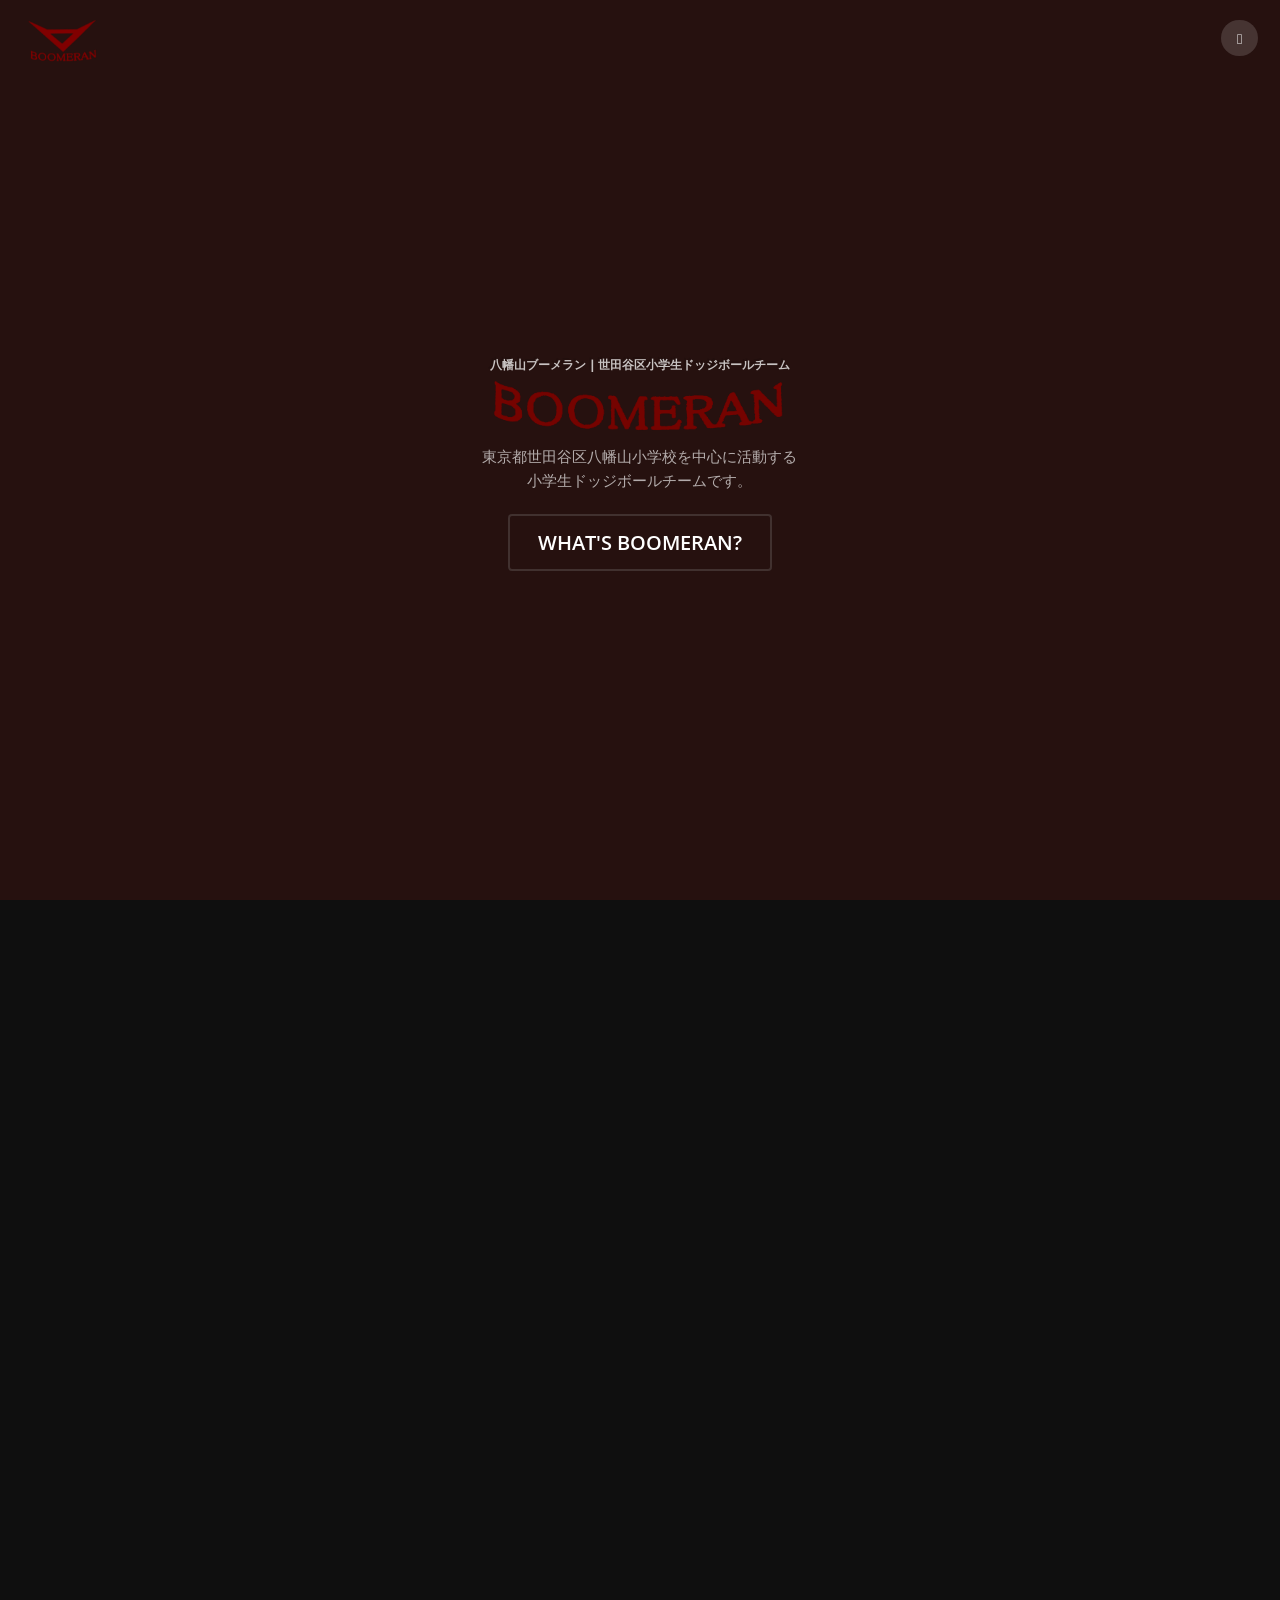
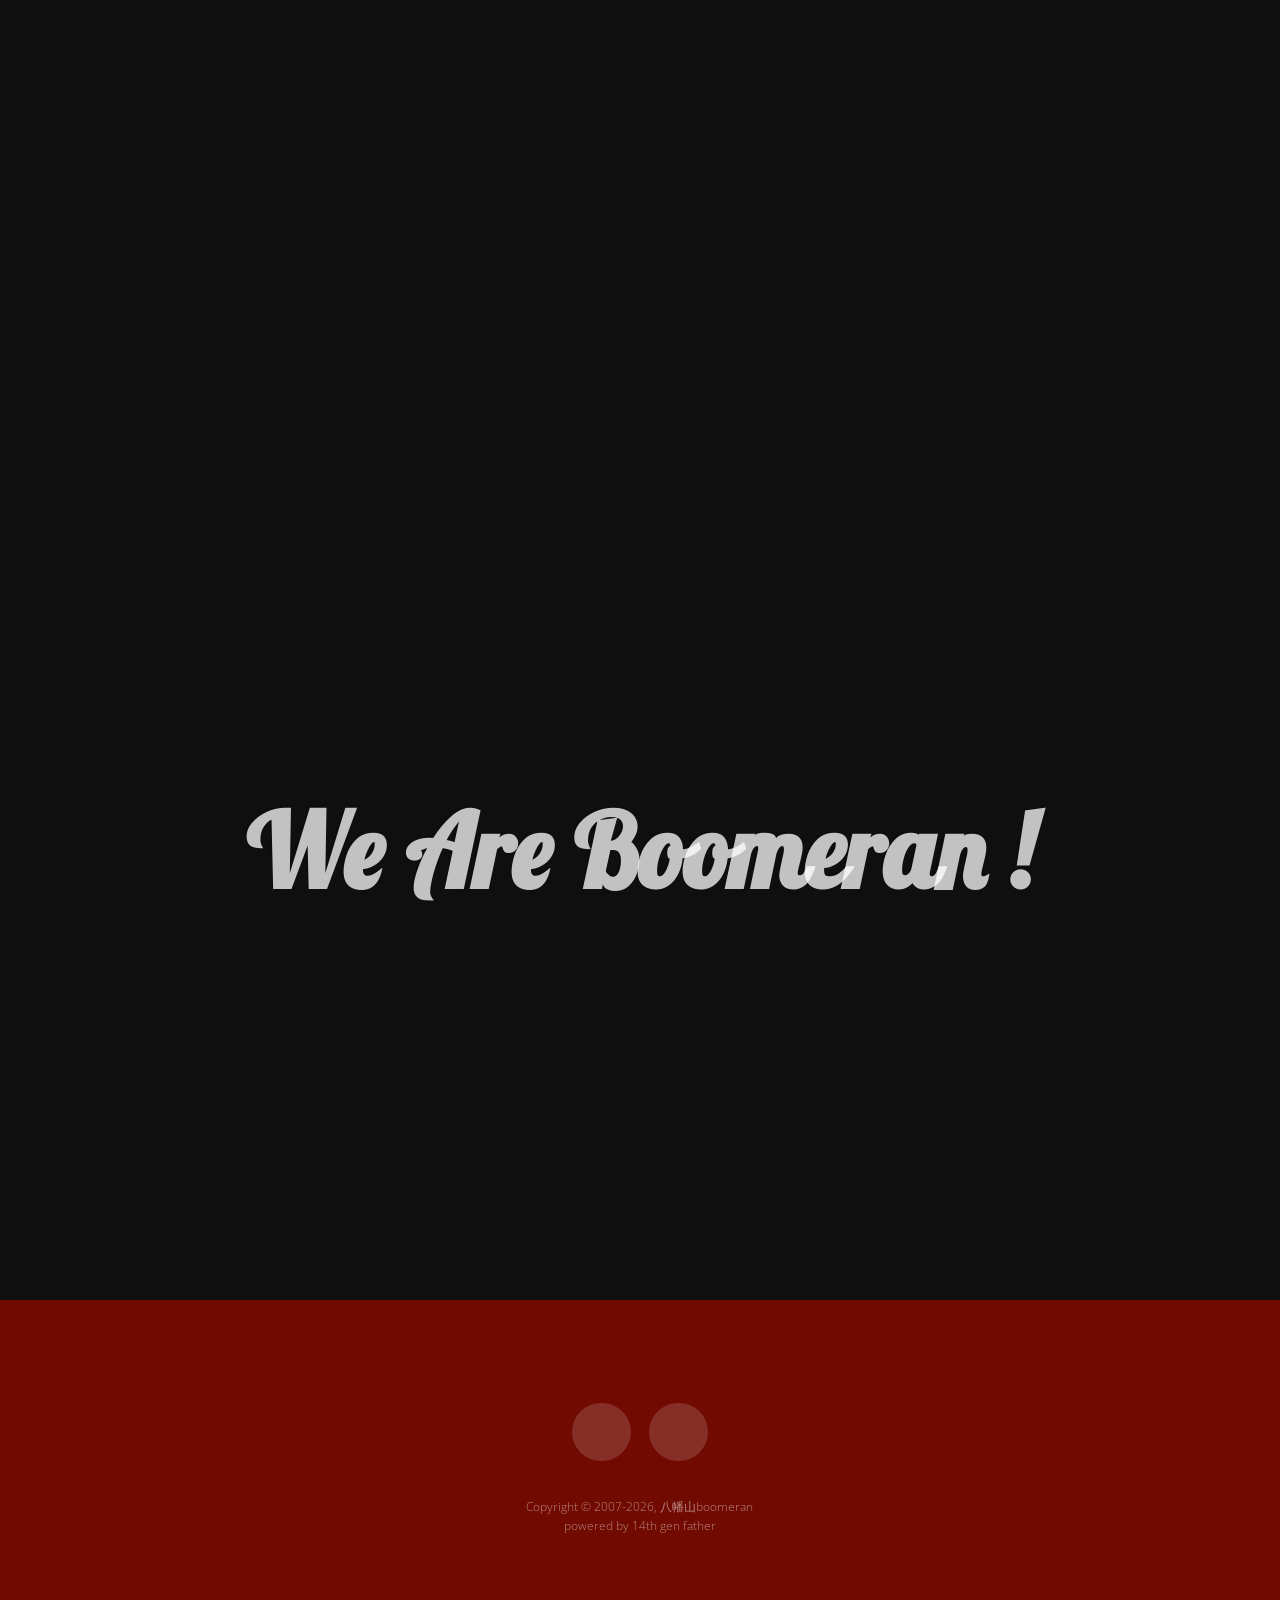
==== index.html @ 25594ddf "ページ高速化 (Tier 3a): CSS @import を <link> へ移行 - main.css の先頭 @import (font-awesome.min.css と Google Fon" ====
<!DOCTYPE HTML>
<html lang="ja">
	<head>
		<title>八幡山ブーメラン | 東京都世田谷区小学生ドッジボールチーム【体験募集中】</title>
		<meta charset="utf-8" />
		<meta name="Robots" content="index, follow">
		<meta name="description" content="【東京都世田谷区】小学生ドッジボールチーム「八幡山ブーメラン」体験募集中！毎週水金18:15-20:00活動。月額3000円で本格的な競技ドッジボールを学べます。杉並区・調布市・三鷹市からも参加OK。男女混合で楽しく上達！">
		<meta name="format-detection" content="telephone=no">

		<meta property="og:type" content="website">
		<meta property="og:site_name" content="八幡山ブーメラン | 世田谷区ドッジボールチーム">
		<meta property="og:title" content="八幡山ブーメラン | 世田谷区ドッジボールチーム">
		<meta property="og:locale" content="ja_JP">
		<meta property="og:url" content="https://boomeran.dodgeball.tokyo/">
		<meta property="og:image" content="https://boomeran.dodgeball.tokyo/images/ogp_img.png">
		<meta property="og:description" content="東京都世田谷区八幡山小学校を中心に活動する小学生ドッジボールチームです。">

		<meta name="twitter:card" content="summary_large_image">
		<meta name="twitter:title" content="八幡山ブーメラン | 世田谷区ドッジボールチーム">
		<meta name="twitter:description" content="東京都世田谷区八幡山小学校を中心に活動する小学生ドッジボールチームです。">
		<meta name="twitter:image" content="https://boomeran.dodgeball.tokyo/images/ogp_img.png">
		<meta name="viewport" content="width=device-width, initial-scale=1" />

		<link rel="preconnect" href="https://fonts.googleapis.com">
		<link rel="preconnect" href="https://fonts.gstatic.com" crossorigin>
		<link rel="stylesheet" href="assets/css/font-awesome.min.css">
		<link rel="stylesheet" href="https://fonts.googleapis.com/css?family=Lobster|Open+Sans:300,400,600,700">
		<link rel="stylesheet" href="assets/css/main.css" />
		<link rel="icon" type="image/png" href="https://boomeran.dodgeball.tokyo/images/ogp_img.png">
		<link rel="canonical" href="https://boomeran.dodgeball.tokyo/">

		<!-- Global site tag (gtag.js) - Google Analytics -->
		<script async src="https://www.googletagmanager.com/gtag/js?id=G-3GDLMVPS2K"></script>
		<script>
		 	
			window.dataLayer = window.dataLayer || [];
		 	function gtag(){dataLayer.push(arguments);}
		 	gtag('js', new Date());

		 	gtag('config', 'G-3GDLMVPS2K');
		  
		</script>

		<!-- 構造化データ (JSON-LD) -->
		<script type="application/ld+json">
		{
		  "@context": "https://schema.org",
		  "@type": ["SportsTeam", "EducationalOrganization"],
		  "name": "八幡山ブーメラン",
		  "alternateName": "ドッジボール教室 八幡山ブーメラン",
		  "sport": "ドッジボール",
		  "description": "東京都世田谷区の小学生向けドッジボールチーム。競技ドッジボールを学べます。",
		  "url": "https://boomeran.dodgeball.tokyo",
		  "foundingDate": "2007",
		  "priceRange": "月額3000円",
		  "audience": {
		    "@type": "Audience",
		    "audienceType": "小学1年生〜6年生"
		  },
		  "location": {
		    "@type": "Place",
		    "name": "八幡山小学校 体育館",
		    "address": {
		      "@type": "PostalAddress",
		      "addressLocality": "世田谷区",
		      "addressRegion": "東京都",
		      "addressCountry": "JP"
		    }
		  },
		  "offers": {
		    "@type": "Offer",
		    "name": "ドッジボールチーム",
		    "price": "3000",
		    "priceCurrency": "JPY",
		    "description": "小学生向け競技ドッジボール指導"
		  },
		  "sameAs": [
		    "https://www.facebook.com/422063267972741/",
		    "https://www.instagram.com/hachimanyama_boomeran/"
		  ]
		}
		</script>
	</head>
	<body>

		<!-- Header -->
			<header id="header">
				<!-- <div class="logo"><a href="index.html">八幡山<span>boomeran</span></a></div> -->
				<div class="logo"><a href="#banner2"><img src="images/logo2.png" width="80" height="52" alt="八幡山ブーメラン"></a></div>
				<a href="#menu"><span>Menu</span></a>
			</header>

		<!-- Nav -->
			<nav id="menu">
				<ul class="links">
					<li><a href="#banner2">Home</a></li>
					<li><a href="#team">チーム紹介</a></li>
					<li><a href="#join">チームメンバー募集中</a></li>
					<li><a href="#event">今後のイベント</a></li>
				</ul>
			</nav>

		<!-- Banner -->
			<section id="banner2" data-video="images/banner">
				<div class="inner">
					<header>
						<h1 style="font-size: 0.8em; margin-bottom: 0.5em;">八幡山ブーメラン | 世田谷区小学生ドッジボールチーム</h1>
						<img src="images/logo3.png" width="309" height="60" alt="八幡山ブーメランロゴ">
						<p>東京都世田谷区八幡山小学校を中心に活動する<br />
						小学生ドッジボールチームです。</p>
					</header>
					<a href="#team" class="button big alt scrolly">What's Boomeran?</a>
				</div>

			</section>
			<section id="team" class="wrapper post bg-img" data-bg="images/team.jpg">
				<div class="inner">
					<article class="box">
						<header>
							<h2>チーム紹介</h2>
							<p>Team introduction</p>
						</header>
						<div class="content" align="left">
							<p>東京都世田谷区八幡山小学校を拠点に活動するドッジボールチームです。地域の子どもたちと、楽しく本気でドッジボールに取り組んでいます。体力・チームワーク・スポーツマンシップを育みながら、初心者から経験者まで安心して参加できる環境を大切にしています。</p>
								<dl>
									<dt>チーム名</dt>
									<dd>
										<p>八幡山ブーメラン</p>
									</dd>
									<dt>創立</dt>
									<dd>
										<p>平成19年（2007年）</p>
									</dd>
									<dt>対象年齢</dt>
									<dd>
										<p>小学1年生〜6年生</p>
									</dd>
									<dt>監督</dt>
									<dd>
										<p>小林洋平</p>
									</dd>
									<dt>コーチ</dt>
									<dd>
										<p>オチくん、アッキー</p>
									</dd>
								</dl>
						</div>
						<footer>
							<!-- <a href="generic.html" class="button alt">Learn More</a> -->
						</footer>
					</article>
				</div>
				<a href="#join" class="more">Learn More</a>
			</section>

			<section id="join" class="wrapper post bg-img" data-bg="images/join.jpg">
				<div class="inner">
					<article class="box">
						<header>
							<h2>チームメンバー募集中</h2>
							<p>Let's do it!</p>
						</header>
						<div class="content" align="left">
							<h3>✨新メンバー大募集中✨</h3>
							<p>東京都世田谷区の<strong>ドッジボールチーム</strong>「八幡山ブーメラン」では、小学生向けの競技ドッジボールを指導。<strong>"楽しく"</strong>をモットーに、子供達の心身の成長と勝利の喜びを大切にしています。</p>
							
							<h4>✳︎男女混合の真剣スポーツ✳︎</h4>
							<p><strong>誰でもヒーローになれるスポーツ</strong>です！学校のみんなよりドッジボールが上手くなりたい子も大歓迎！</p>
							
							<h4>活動内容</h4>
							<p><strong>対象：</strong>小学1年生〜6年生<br>
							<strong>活動日時：</strong>毎週水曜日・金曜日　18:15〜20:00<br>
							<strong>活動場所：</strong>八幡山小学校　体育館<br>
							<strong>部費：</strong>月額￥3,000<br>
							<strong>参加エリア：</strong>世田谷区、杉並区、調布市、三鷹市など</p>
							
							<p><strong>😊体験・見学随時受付中！</strong><br>
							お気軽にFacebook、InstagramのDMでお問い合わせください。</p>
						</div>
						<footer>
							<a href="https://www.c-sqr.net/c/cs34108/Circle_about.html" class="button alt" target="_blank" rel="noopener">もっと詳しく</a>
						</footer>
					</article>
				</div>
				<a href="#event" class="more">Learn More</a>
			</section>

			<section id="event" class="wrapper post bg-img" data-bg="images/event.jpg">
				<div class="inner">
					<article class="box">
						<header>
							<h2>お知らせ</h2>
							<p>information</p>
						</header>
						<div class="content" align="left">
								<h3>✨体験&見学随時受付中✨</h3>
								<p>競技ドッジボールの楽しさを一緒に体験しませんか？</p>
								
								<dl>
									<dt><strong>練習場所</strong></dt>
									<dd>世田谷区立八幡山小学校　体育館</dd>
								</dl>
								<dl>
									<dt><strong>練習日時</strong></dt>
									<dd>毎週水曜日・金曜日　18:15〜20:00<br>
									※時間内に合わせて相談可能です</dd>
								</dl>

								<dl>
									<dt><strong>参加エリア</strong></dt>
									<dd>世田谷区、杉並区、調布市、三鷹市など広域から参加</dd>
								</dl>
								<dl>
									<dt><strong>交流試合のお誘い</strong></dt>
									<dd>地域大会・交流試合、是非お声かけください❗️日本全国遠征します❗️</dd>
								</dl>
						</div>
						<footer>
							<a href="https://www.c-sqr.net/c/cs34108/Circle_displayEvent.html" class="button alt" target="_blank" rel="noopener">もっと詳しく</a>
						</footer>
					</article>
				</div>
				<!-- <a href="#banner" class="more">Learn More</a> -->
			</section>

			<section id="banner" class="bg-img" data-bg="images/all.jpg">
				<div class="inner">
					<header>
						<h2>We Are Boomeran !</h2>
					</header>
				</div>
				<!-- <a href="#one" class="more">Learn More</a> -->
			</section>

		<!-- Footer -->
			<footer id="footer">
				<div class="inner">
<!-- 
					<h2>Contact Me</h2>

					<form action="#" method="post">

						<div class="field half first">
							<label for="name">Name</label>
							<input name="name" id="name" type="text" placeholder="Name">
						</div>
						<div class="field half">
							<label for="email">Email</label>
							<input name="email" id="email" type="email" placeholder="Email">
						</div>
						<div class="field">
							<label for="message">Message</label>
							<textarea name="message" id="message" rows="6" placeholder="Message"></textarea>
						</div>
						<ul class="actions">
							<li><input value="Send Message" class="button alt" type="submit"></li>
						</ul>
					</form>
 -->
					<ul class="icons">
						<!-- <li><a href="#" class="icon round fa-twitter"><span class="label">Twitter</span></a></li> -->
						<li><a href="https://www.facebook.com/422063267972741/" class="icon round fa-facebook" target="_blank" rel="noopener"><span class="label">Facebook</span></a></li>
						<li><a href="https://www.instagram.com/hachimanyama_boomeran/" class="icon round fa-instagram" target="_blank" rel="noopener"><span class="label">Instagram</span></a></li>
					</ul>

					<div class="copyright">
						Copyright &copy; 2007<script>new Date().getFullYear()>2010&&document.write("-"+new Date().getFullYear());</script>, 八幡山boomeran<br>powered by 14th gen father<br>
					</div>

				</div>
			</footer>

		<!-- Scripts -->
			<script defer src="assets/js/jquery.min.js"></script>
			<script defer src="assets/js/jquery.scrolly.min.js"></script>
			<script defer src="assets/js/jquery.scrollex.min.js"></script>
			<script defer src="assets/js/skel.min.js"></script>
			<script defer src="assets/js/util.js"></script>
			<script defer src="assets/js/main.js"></script>

	</body>
</html>
---- assets/css/main.css ----
@charset "UTF-8";

/*
	Road Trip by TEMPLATED
	templated.co @templatedco
	Released for free under the Creative Commons Attribution 3.0 license (templated.co/license)
*/

/* Reset */

	html, body, div, span, applet, object, iframe, h1, h2, h3, h4, h5, h6, p, blockquote, pre, a, abbr, acronym, address, big, cite, code, del, dfn, em, img, ins, kbd, q, s, samp, small, strike, strong, sub, sup, tt, var, b, u, i, center, dl, dt, dd, ol, ul, li, fieldset, form, label, legend, table, caption, tbody, tfoot, thead, tr, th, td, article, aside, canvas, details, embed, figure, figcaption, footer, header, hgroup, menu, nav, output, ruby, section, summary, time, mark, audio, video {
		margin: 0;
		padding: 0;
		border: 0;
		font-size: 100%;
		font: inherit;
		vertical-align: baseline;
	}

	article, aside, details, figcaption, figure, footer, header, hgroup, menu, nav, section {
		display: block;
	}

	body {
		line-height: 1;
	}

	ol, ul {
		list-style: none;
	}

	blockquote, q {
		quotes: none;
	}

	blockquote:before, blockquote:after, q:before, q:after {
		content: '';
		content: none;
	}

	table {
		border-collapse: collapse;
		border-spacing: 0;
	}

	body {
		-webkit-text-size-adjust: none;
	}

/* Box Model */

	*, *:before, *:after {
		-moz-box-sizing: border-box;
		-webkit-box-sizing: border-box;
		box-sizing: border-box;
	}

/* Containers */

	.container {
		margin-left: auto;
		margin-right: auto;
	}

	.container.\31 25\25 {
		width: 100%;
		max-width: 100em;
		min-width: 80em;
	}

	.container.\37 5\25 {
		width: 60em;
	}

	.container.\35 0\25 {
		width: 40em;
	}

	.container.\32 5\25 {
		width: 20em;
	}

	.container {
		width: 80em;
	}

	@media screen and (max-width: 1680px) {

		.container.\31 25\25 {
			width: 100%;
			max-width: 100em;
			min-width: 80em;
		}

		.container.\37 5\25 {
			width: 60em;
		}

		.container.\35 0\25 {
			width: 40em;
		}

		.container.\32 5\25 {
			width: 20em;
		}

		.container {
			width: 80em;
		}

	}

	@media screen and (max-width: 1280px) {

		.container.\31 25\25 {
			width: 100%;
			max-width: 81.25em;
			min-width: 65em;
		}

		.container.\37 5\25 {
			width: 48.75em;
		}

		.container.\35 0\25 {
			width: 32.5em;
		}

		.container.\32 5\25 {
			width: 16.25em;
		}

		.container {
			width: 65em;
		}

	}

	@media screen and (max-width: 980px) {

		.container.\31 25\25 {
			width: 100%;
			max-width: 112.5%;
			min-width: 90%;
		}

		.container.\37 5\25 {
			width: 67.5%;
		}

		.container.\35 0\25 {
			width: 45%;
		}

		.container.\32 5\25 {
			width: 22.5%;
		}

		.container {
			width: 90%;
		}

	}

	@media screen and (max-width: 736px) {

		.container.\31 25\25 {
			width: 100%;
			max-width: 112.5%;
			min-width: 90%;
		}

		.container.\37 5\25 {
			width: 67.5%;
		}

		.container.\35 0\25 {
			width: 45%;
		}

		.container.\32 5\25 {
			width: 22.5%;
		}

		.container {
			width: 90% !important;
		}

	}

	@media screen and (max-width: 480px) {

		.container.\31 25\25 {
			width: 100%;
			max-width: 112.5%;
			min-width: 90%;
		}

		.container.\37 5\25 {
			width: 67.5%;
		}

		.container.\35 0\25 {
			width: 45%;
		}

		.container.\32 5\25 {
			width: 22.5%;
		}

		.container {
			width: 90% !important;
		}

	}

/* Grid */

	.row {
		border-bottom: solid 1px transparent;
		-moz-box-sizing: border-box;
		-webkit-box-sizing: border-box;
		box-sizing: border-box;
	}

	.row > * {
		float: left;
		-moz-box-sizing: border-box;
		-webkit-box-sizing: border-box;
		box-sizing: border-box;
	}

	.row:after, .row:before {
		content: '';
		display: block;
		clear: both;
		height: 0;
	}

	.row.uniform > * > :first-child {
		margin-top: 0;
	}

	.row.uniform > * > :last-child {
		margin-bottom: 0;
	}

	.row.\30 \25 > * {
		padding: 0 0 0 0em;
	}

	.row.\30 \25 {
		margin: 0 0 -1px 0em;
	}

	.row.uniform.\30 \25 > * {
		padding: 0em 0 0 0em;
	}

	.row.uniform.\30 \25 {
		margin: 0em 0 -1px 0em;
	}

	.row > * {
		padding: 0 0 0 2em;
	}

	.row {
		margin: 0 0 -1px -2em;
	}

	.row.uniform > * {
		padding: 2em 0 0 2em;
	}

	.row.uniform {
		margin: -2em 0 -1px -2em;
	}

	.row.\32 00\25 > * {
		padding: 0 0 0 4em;
	}

	.row.\32 00\25 {
		margin: 0 0 -1px -4em;
	}

	.row.uniform.\32 00\25 > * {
		padding: 4em 0 0 4em;
	}

	.row.uniform.\32 00\25 {
		margin: -4em 0 -1px -4em;
	}

	.row.\31 50\25 > * {
		padding: 0 0 0 3em;
	}

	.row.\31 50\25 {
		margin: 0 0 -1px -3em;
	}

	.row.uniform.\31 50\25 > * {
		padding: 3em 0 0 3em;
	}

	.row.uniform.\31 50\25 {
		margin: -3em 0 -1px -3em;
	}

	.row.\35 0\25 > * {
		padding: 0 0 0 1em;
	}

	.row.\35 0\25 {
		margin: 0 0 -1px -1em;
	}

	.row.uniform.\35 0\25 > * {
		padding: 1em 0 0 1em;
	}

	.row.uniform.\35 0\25 {
		margin: -1em 0 -1px -1em;
	}

	.row.\32 5\25 > * {
		padding: 0 0 0 0.5em;
	}

	.row.\32 5\25 {
		margin: 0 0 -1px -0.5em;
	}

	.row.uniform.\32 5\25 > * {
		padding: 0.5em 0 0 0.5em;
	}

	.row.uniform.\32 5\25 {
		margin: -0.5em 0 -1px -0.5em;
	}

	.\31 2u, .\31 2u\24 {
		width: 100%;
		clear: none;
		margin-left: 0;
	}

	.\31 1u, .\31 1u\24 {
		width: 91.6666666667%;
		clear: none;
		margin-left: 0;
	}

	.\31 0u, .\31 0u\24 {
		width: 83.3333333333%;
		clear: none;
		margin-left: 0;
	}

	.\39 u, .\39 u\24 {
		width: 75%;
		clear: none;
		margin-left: 0;
	}

	.\38 u, .\38 u\24 {
		width: 66.6666666667%;
		clear: none;
		margin-left: 0;
	}

	.\37 u, .\37 u\24 {
		width: 58.3333333333%;
		clear: none;
		margin-left: 0;
	}

	.\36 u, .\36 u\24 {
		width: 50%;
		clear: none;
		margin-left: 0;
	}

	.\35 u, .\35 u\24 {
		width: 41.6666666667%;
		clear: none;
		margin-left: 0;
	}

	.\34 u, .\34 u\24 {
		width: 33.3333333333%;
		clear: none;
		margin-left: 0;
	}

	.\33 u, .\33 u\24 {
		width: 25%;
		clear: none;
		margin-left: 0;
	}

	.\32 u, .\32 u\24 {
		width: 16.6666666667%;
		clear: none;
		margin-left: 0;
	}

	.\31 u, .\31 u\24 {
		width: 8.3333333333%;
		clear: none;
		margin-left: 0;
	}

	.\31 2u\24 + *,
	.\31 1u\24 + *,
	.\31 0u\24 + *,
	.\39 u\24 + *,
	.\38 u\24 + *,
	.\37 u\24 + *,
	.\36 u\24 + *,
	.\35 u\24 + *,
	.\34 u\24 + *,
	.\33 u\24 + *,
	.\32 u\24 + *,
	.\31 u\24 + * {
		clear: left;
	}

	.\-11u {
		margin-left: 91.66667%;
	}

	.\-10u {
		margin-left: 83.33333%;
	}

	.\-9u {
		margin-left: 75%;
	}

	.\-8u {
		margin-left: 66.66667%;
	}

	.\-7u {
		margin-left: 58.33333%;
	}

	.\-6u {
		margin-left: 50%;
	}

	.\-5u {
		margin-left: 41.66667%;
	}

	.\-4u {
		margin-left: 33.33333%;
	}

	.\-3u {
		margin-left: 25%;
	}

	.\-2u {
		margin-left: 16.66667%;
	}

	.\-1u {
		margin-left: 8.33333%;
	}

	@media screen and (max-width: 1680px) {

		.row > * {
			padding: 0 0 0 2em;
		}

		.row {
			margin: 0 0 -1px -2em;
		}

		.row.uniform > * {
			padding: 2em 0 0 2em;
		}

		.row.uniform {
			margin: -2em 0 -1px -2em;
		}

		.row.\32 00\25 > * {
			padding: 0 0 0 4em;
		}

		.row.\32 00\25 {
			margin: 0 0 -1px -4em;
		}

		.row.uniform.\32 00\25 > * {
			padding: 4em 0 0 4em;
		}

		.row.uniform.\32 00\25 {
			margin: -4em 0 -1px -4em;
		}

		.row.\31 50\25 > * {
			padding: 0 0 0 3em;
		}

		.row.\31 50\25 {
			margin: 0 0 -1px -3em;
		}

		.row.uniform.\31 50\25 > * {
			padding: 3em 0 0 3em;
		}

		.row.uniform.\31 50\25 {
			margin: -3em 0 -1px -3em;
		}

		.row.\35 0\25 > * {
			padding: 0 0 0 1em;
		}

		.row.\35 0\25 {
			margin: 0 0 -1px -1em;
		}

		.row.uniform.\35 0\25 > * {
			padding: 1em 0 0 1em;
		}

		.row.uniform.\35 0\25 {
			margin: -1em 0 -1px -1em;
		}

		.row.\32 5\25 > * {
			padding: 0 0 0 0.5em;
		}

		.row.\32 5\25 {
			margin: 0 0 -1px -0.5em;
		}

		.row.uniform.\32 5\25 > * {
			padding: 0.5em 0 0 0.5em;
		}

		.row.uniform.\32 5\25 {
			margin: -0.5em 0 -1px -0.5em;
		}

		.\31 2u\28xlarge\29, .\31 2u\24\28xlarge\29 {
			width: 100%;
			clear: none;
			margin-left: 0;
		}

		.\31 1u\28xlarge\29, .\31 1u\24\28xlarge\29 {
			width: 91.6666666667%;
			clear: none;
			margin-left: 0;
		}

		.\31 0u\28xlarge\29, .\31 0u\24\28xlarge\29 {
			width: 83.3333333333%;
			clear: none;
			margin-left: 0;
		}

		.\39 u\28xlarge\29, .\39 u\24\28xlarge\29 {
			width: 75%;
			clear: none;
			margin-left: 0;
		}

		.\38 u\28xlarge\29, .\38 u\24\28xlarge\29 {
			width: 66.6666666667%;
			clear: none;
			margin-left: 0;
		}

		.\37 u\28xlarge\29, .\37 u\24\28xlarge\29 {
			width: 58.3333333333%;
			clear: none;
			margin-left: 0;
		}

		.\36 u\28xlarge\29, .\36 u\24\28xlarge\29 {
			width: 50%;
			clear: none;
			margin-left: 0;
		}

		.\35 u\28xlarge\29, .\35 u\24\28xlarge\29 {
			width: 41.6666666667%;
			clear: none;
			margin-left: 0;
		}

		.\34 u\28xlarge\29, .\34 u\24\28xlarge\29 {
			width: 33.3333333333%;
			clear: none;
			margin-left: 0;
		}

		.\33 u\28xlarge\29, .\33 u\24\28xlarge\29 {
			width: 25%;
			clear: none;
			margin-left: 0;
		}

		.\32 u\28xlarge\29, .\32 u\24\28xlarge\29 {
			width: 16.6666666667%;
			clear: none;
			margin-left: 0;
		}

		.\31 u\28xlarge\29, .\31 u\24\28xlarge\29 {
			width: 8.3333333333%;
			clear: none;
			margin-left: 0;
		}

		.\31 2u\24\28xlarge\29 + *,
		.\31 1u\24\28xlarge\29 + *,
		.\31 0u\24\28xlarge\29 + *,
		.\39 u\24\28xlarge\29 + *,
		.\38 u\24\28xlarge\29 + *,
		.\37 u\24\28xlarge\29 + *,
		.\36 u\24\28xlarge\29 + *,
		.\35 u\24\28xlarge\29 + *,
		.\34 u\24\28xlarge\29 + *,
		.\33 u\24\28xlarge\29 + *,
		.\32 u\24\28xlarge\29 + *,
		.\31 u\24\28xlarge\29 + * {
			clear: left;
		}

		.\-11u\28xlarge\29 {
			margin-left: 91.66667%;
		}

		.\-10u\28xlarge\29 {
			margin-left: 83.33333%;
		}

		.\-9u\28xlarge\29 {
			margin-left: 75%;
		}

		.\-8u\28xlarge\29 {
			margin-left: 66.66667%;
		}

		.\-7u\28xlarge\29 {
			margin-left: 58.33333%;
		}

		.\-6u\28xlarge\29 {
			margin-left: 50%;
		}

		.\-5u\28xlarge\29 {
			margin-left: 41.66667%;
		}

		.\-4u\28xlarge\29 {
			margin-left: 33.33333%;
		}

		.\-3u\28xlarge\29 {
			margin-left: 25%;
		}

		.\-2u\28xlarge\29 {
			margin-left: 16.66667%;
		}

		.\-1u\28xlarge\29 {
			margin-left: 8.33333%;
		}

	}

	@media screen and (max-width: 1280px) {

		.row > * {
			padding: 0 0 0 1.5em;
		}

		.row {
			margin: 0 0 -1px -1.5em;
		}

		.row.uniform > * {
			padding: 1.5em 0 0 1.5em;
		}

		.row.uniform {
			margin: -1.5em 0 -1px -1.5em;
		}

		.row.\32 00\25 > * {
			padding: 0 0 0 3em;
		}

		.row.\32 00\25 {
			margin: 0 0 -1px -3em;
		}

		.row.uniform.\32 00\25 > * {
			padding: 3em 0 0 3em;
		}

		.row.uniform.\32 00\25 {
			margin: -3em 0 -1px -3em;
		}

		.row.\31 50\25 > * {
			padding: 0 0 0 2.25em;
		}

		.row.\31 50\25 {
			margin: 0 0 -1px -2.25em;
		}

		.row.uniform.\31 50\25 > * {
			padding: 2.25em 0 0 2.25em;
		}

		.row.uniform.\31 50\25 {
			margin: -2.25em 0 -1px -2.25em;
		}

		.row.\35 0\25 > * {
			padding: 0 0 0 0.75em;
		}

		.row.\35 0\25 {
			margin: 0 0 -1px -0.75em;
		}

		.row.uniform.\35 0\25 > * {
			padding: 0.75em 0 0 0.75em;
		}

		.row.uniform.\35 0\25 {
			margin: -0.75em 0 -1px -0.75em;
		}

		.row.\32 5\25 > * {
			padding: 0 0 0 0.375em;
		}

		.row.\32 5\25 {
			margin: 0 0 -1px -0.375em;
		}

		.row.uniform.\32 5\25 > * {
			padding: 0.375em 0 0 0.375em;
		}

		.row.uniform.\32 5\25 {
			margin: -0.375em 0 -1px -0.375em;
		}

		.\31 2u\28large\29, .\31 2u\24\28large\29 {
			width: 100%;
			clear: none;
			margin-left: 0;
		}

		.\31 1u\28large\29, .\31 1u\24\28large\29 {
			width: 91.6666666667%;
			clear: none;
			margin-left: 0;
		}

		.\31 0u\28large\29, .\31 0u\24\28large\29 {
			width: 83.3333333333%;
			clear: none;
			margin-left: 0;
		}

		.\39 u\28large\29, .\39 u\24\28large\29 {
			width: 75%;
			clear: none;
			margin-left: 0;
		}

		.\38 u\28large\29, .\38 u\24\28large\29 {
			width: 66.6666666667%;
			clear: none;
			margin-left: 0;
		}

		.\37 u\28large\29, .\37 u\24\28large\29 {
			width: 58.3333333333%;
			clear: none;
			margin-left: 0;
		}

		.\36 u\28large\29, .\36 u\24\28large\29 {
			width: 50%;
			clear: none;
			margin-left: 0;
		}

		.\35 u\28large\29, .\35 u\24\28large\29 {
			width: 41.6666666667%;
			clear: none;
			margin-left: 0;
		}

		.\34 u\28large\29, .\34 u\24\28large\29 {
			width: 33.3333333333%;
			clear: none;
			margin-left: 0;
		}

		.\33 u\28large\29, .\33 u\24\28large\29 {
			width: 25%;
			clear: none;
			margin-left: 0;
		}

		.\32 u\28large\29, .\32 u\24\28large\29 {
			width: 16.6666666667%;
			clear: none;
			margin-left: 0;
		}

		.\31 u\28large\29, .\31 u\24\28large\29 {
			width: 8.3333333333%;
			clear: none;
			margin-left: 0;
		}

		.\31 2u\24\28large\29 + *,
		.\31 1u\24\28large\29 + *,
		.\31 0u\24\28large\29 + *,
		.\39 u\24\28large\29 + *,
		.\38 u\24\28large\29 + *,
		.\37 u\24\28large\29 + *,
		.\36 u\24\28large\29 + *,
		.\35 u\24\28large\29 + *,
		.\34 u\24\28large\29 + *,
		.\33 u\24\28large\29 + *,
		.\32 u\24\28large\29 + *,
		.\31 u\24\28large\29 + * {
			clear: left;
		}

		.\-11u\28large\29 {
			margin-left: 91.66667%;
		}

		.\-10u\28large\29 {
			margin-left: 83.33333%;
		}

		.\-9u\28large\29 {
			margin-left: 75%;
		}

		.\-8u\28large\29 {
			margin-left: 66.66667%;
		}

		.\-7u\28large\29 {
			margin-left: 58.33333%;
		}

		.\-6u\28large\29 {
			margin-left: 50%;
		}

		.\-5u\28large\29 {
			margin-left: 41.66667%;
		}

		.\-4u\28large\29 {
			margin-left: 33.33333%;
		}

		.\-3u\28large\29 {
			margin-left: 25%;
		}

		.\-2u\28large\29 {
			margin-left: 16.66667%;
		}

		.\-1u\28large\29 {
			margin-left: 8.33333%;
		}

	}

	@media screen and (max-width: 980px) {

		.row > * {
			padding: 0 0 0 1.5em;
		}

		.row {
			margin: 0 0 -1px -1.5em;
		}

		.row.uniform > * {
			padding: 1.5em 0 0 1.5em;
		}

		.row.uniform {
			margin: -1.5em 0 -1px -1.5em;
		}

		.row.\32 00\25 > * {
			padding: 0 0 0 3em;
		}

		.row.\32 00\25 {
			margin: 0 0 -1px -3em;
		}

		.row.uniform.\32 00\25 > * {
			padding: 3em 0 0 3em;
		}

		.row.uniform.\32 00\25 {
			margin: -3em 0 -1px -3em;
		}

		.row.\31 50\25 > * {
			padding: 0 0 0 2.25em;
		}

		.row.\31 50\25 {
			margin: 0 0 -1px -2.25em;
		}

		.row.uniform.\31 50\25 > * {
			padding: 2.25em 0 0 2.25em;
		}

		.row.uniform.\31 50\25 {
			margin: -2.25em 0 -1px -2.25em;
		}

		.row.\35 0\25 > * {
			padding: 0 0 0 0.75em;
		}

		.row.\35 0\25 {
			margin: 0 0 -1px -0.75em;
		}

		.row.uniform.\35 0\25 > * {
			padding: 0.75em 0 0 0.75em;
		}

		.row.uniform.\35 0\25 {
			margin: -0.75em 0 -1px -0.75em;
		}

		.row.\32 5\25 > * {
			padding: 0 0 0 0.375em;
		}

		.row.\32 5\25 {
			margin: 0 0 -1px -0.375em;
		}

		.row.uniform.\32 5\25 > * {
			padding: 0.375em 0 0 0.375em;
		}

		.row.uniform.\32 5\25 {
			margin: -0.375em 0 -1px -0.375em;
		}

		.\31 2u\28medium\29, .\31 2u\24\28medium\29 {
			width: 100%;
			clear: none;
			margin-left: 0;
		}

		.\31 1u\28medium\29, .\31 1u\24\28medium\29 {
			width: 91.6666666667%;
			clear: none;
			margin-left: 0;
		}

		.\31 0u\28medium\29, .\31 0u\24\28medium\29 {
			width: 83.3333333333%;
			clear: none;
			margin-left: 0;
		}

		.\39 u\28medium\29, .\39 u\24\28medium\29 {
			width: 75%;
			clear: none;
			margin-left: 0;
		}

		.\38 u\28medium\29, .\38 u\24\28medium\29 {
			width: 66.6666666667%;
			clear: none;
			margin-left: 0;
		}

		.\37 u\28medium\29, .\37 u\24\28medium\29 {
			width: 58.3333333333%;
			clear: none;
			margin-left: 0;
		}

		.\36 u\28medium\29, .\36 u\24\28medium\29 {
			width: 50%;
			clear: none;
			margin-left: 0;
		}

		.\35 u\28medium\29, .\35 u\24\28medium\29 {
			width: 41.6666666667%;
			clear: none;
			margin-left: 0;
		}

		.\34 u\28medium\29, .\34 u\24\28medium\29 {
			width: 33.3333333333%;
			clear: none;
			margin-left: 0;
		}

		.\33 u\28medium\29, .\33 u\24\28medium\29 {
			width: 25%;
			clear: none;
			margin-left: 0;
		}

		.\32 u\28medium\29, .\32 u\24\28medium\29 {
			width: 16.6666666667%;
			clear: none;
			margin-left: 0;
		}

		.\31 u\28medium\29, .\31 u\24\28medium\29 {
			width: 8.3333333333%;
			clear: none;
			margin-left: 0;
		}

		.\31 2u\24\28medium\29 + *,
		.\31 1u\24\28medium\29 + *,
		.\31 0u\24\28medium\29 + *,
		.\39 u\24\28medium\29 + *,
		.\38 u\24\28medium\29 + *,
		.\37 u\24\28medium\29 + *,
		.\36 u\24\28medium\29 + *,
		.\35 u\24\28medium\29 + *,
		.\34 u\24\28medium\29 + *,
		.\33 u\24\28medium\29 + *,
		.\32 u\24\28medium\29 + *,
		.\31 u\24\28medium\29 + * {
			clear: left;
		}

		.\-11u\28medium\29 {
			margin-left: 91.66667%;
		}

		.\-10u\28medium\29 {
			margin-left: 83.33333%;
		}

		.\-9u\28medium\29 {
			margin-left: 75%;
		}

		.\-8u\28medium\29 {
			margin-left: 66.66667%;
		}

		.\-7u\28medium\29 {
			margin-left: 58.33333%;
		}

		.\-6u\28medium\29 {
			margin-left: 50%;
		}

		.\-5u\28medium\29 {
			margin-left: 41.66667%;
		}

		.\-4u\28medium\29 {
			margin-left: 33.33333%;
		}

		.\-3u\28medium\29 {
			margin-left: 25%;
		}

		.\-2u\28medium\29 {
			margin-left: 16.66667%;
		}

		.\-1u\28medium\29 {
			margin-left: 8.33333%;
		}

	}

	@media screen and (max-width: 736px) {

		.row > * {
			padding: 0 0 0 1.25em;
		}

		.row {
			margin: 0 0 -1px -1.25em;
		}

		.row.uniform > * {
			padding: 1.25em 0 0 1.25em;
		}

		.row.uniform {
			margin: -1.25em 0 -1px -1.25em;
		}

		.row.\32 00\25 > * {
			padding: 0 0 0 2.5em;
		}

		.row.\32 00\25 {
			margin: 0 0 -1px -2.5em;
		}

		.row.uniform.\32 00\25 > * {
			padding: 2.5em 0 0 2.5em;
		}

		.row.uniform.\32 00\25 {
			margin: -2.5em 0 -1px -2.5em;
		}

		.row.\31 50\25 > * {
			padding: 0 0 0 1.875em;
		}

		.row.\31 50\25 {
			margin: 0 0 -1px -1.875em;
		}

		.row.uniform.\31 50\25 > * {
			padding: 1.875em 0 0 1.875em;
		}

		.row.uniform.\31 50\25 {
			margin: -1.875em 0 -1px -1.875em;
		}

		.row.\35 0\25 > * {
			padding: 0 0 0 0.625em;
		}

		.row.\35 0\25 {
			margin: 0 0 -1px -0.625em;
		}

		.row.uniform.\35 0\25 > * {
			padding: 0.625em 0 0 0.625em;
		}

		.row.uniform.\35 0\25 {
			margin: -0.625em 0 -1px -0.625em;
		}

		.row.\32 5\25 > * {
			padding: 0 0 0 0.3125em;
		}

		.row.\32 5\25 {
			margin: 0 0 -1px -0.3125em;
		}

		.row.uniform.\32 5\25 > * {
			padding: 0.3125em 0 0 0.3125em;
		}

		.row.uniform.\32 5\25 {
			margin: -0.3125em 0 -1px -0.3125em;
		}

		.\31 2u\28small\29, .\31 2u\24\28small\29 {
			width: 100%;
			clear: none;
			margin-left: 0;
		}

		.\31 1u\28small\29, .\31 1u\24\28small\29 {
			width: 91.6666666667%;
			clear: none;
			margin-left: 0;
		}

		.\31 0u\28small\29, .\31 0u\24\28small\29 {
			width: 83.3333333333%;
			clear: none;
			margin-left: 0;
		}

		.\39 u\28small\29, .\39 u\24\28small\29 {
			width: 75%;
			clear: none;
			margin-left: 0;
		}

		.\38 u\28small\29, .\38 u\24\28small\29 {
			width: 66.6666666667%;
			clear: none;
			margin-left: 0;
		}

		.\37 u\28small\29, .\37 u\24\28small\29 {
			width: 58.3333333333%;
			clear: none;
			margin-left: 0;
		}

		.\36 u\28small\29, .\36 u\24\28small\29 {
			width: 50%;
			clear: none;
			margin-left: 0;
		}

		.\35 u\28small\29, .\35 u\24\28small\29 {
			width: 41.6666666667%;
			clear: none;
			margin-left: 0;
		}

		.\34 u\28small\29, .\34 u\24\28small\29 {
			width: 33.3333333333%;
			clear: none;
			margin-left: 0;
		}

		.\33 u\28small\29, .\33 u\24\28small\29 {
			width: 25%;
			clear: none;
			margin-left: 0;
		}

		.\32 u\28small\29, .\32 u\24\28small\29 {
			width: 16.6666666667%;
			clear: none;
			margin-left: 0;
		}

		.\31 u\28small\29, .\31 u\24\28small\29 {
			width: 8.3333333333%;
			clear: none;
			margin-left: 0;
		}

		.\31 2u\24\28small\29 + *,
		.\31 1u\24\28small\29 + *,
		.\31 0u\24\28small\29 + *,
		.\39 u\24\28small\29 + *,
		.\38 u\24\28small\29 + *,
		.\37 u\24\28small\29 + *,
		.\36 u\24\28small\29 + *,
		.\35 u\24\28small\29 + *,
		.\34 u\24\28small\29 + *,
		.\33 u\24\28small\29 + *,
		.\32 u\24\28small\29 + *,
		.\31 u\24\28small\29 + * {
			clear: left;
		}

		.\-11u\28small\29 {
			margin-left: 91.66667%;
		}

		.\-10u\28small\29 {
			margin-left: 83.33333%;
		}

		.\-9u\28small\29 {
			margin-left: 75%;
		}

		.\-8u\28small\29 {
			margin-left: 66.66667%;
		}

		.\-7u\28small\29 {
			margin-left: 58.33333%;
		}

		.\-6u\28small\29 {
			margin-left: 50%;
		}

		.\-5u\28small\29 {
			margin-left: 41.66667%;
		}

		.\-4u\28small\29 {
			margin-left: 33.33333%;
		}

		.\-3u\28small\29 {
			margin-left: 25%;
		}

		.\-2u\28small\29 {
			margin-left: 16.66667%;
		}

		.\-1u\28small\29 {
			margin-left: 8.33333%;
		}

	}

	@media screen and (max-width: 480px) {

		.row > * {
			padding: 0 0 0 1.25em;
		}

		.row {
			margin: 0 0 -1px -1.25em;
		}

		.row.uniform > * {
			padding: 1.25em 0 0 1.25em;
		}

		.row.uniform {
			margin: -1.25em 0 -1px -1.25em;
		}

		.row.\32 00\25 > * {
			padding: 0 0 0 2.5em;
		}

		.row.\32 00\25 {
			margin: 0 0 -1px -2.5em;
		}

		.row.uniform.\32 00\25 > * {
			padding: 2.5em 0 0 2.5em;
		}

		.row.uniform.\32 00\25 {
			margin: -2.5em 0 -1px -2.5em;
		}

		.row.\31 50\25 > * {
			padding: 0 0 0 1.875em;
		}

		.row.\31 50\25 {
			margin: 0 0 -1px -1.875em;
		}

		.row.uniform.\31 50\25 > * {
			padding: 1.875em 0 0 1.875em;
		}

		.row.uniform.\31 50\25 {
			margin: -1.875em 0 -1px -1.875em;
		}

		.row.\35 0\25 > * {
			padding: 0 0 0 0.625em;
		}

		.row.\35 0\25 {
			margin: 0 0 -1px -0.625em;
		}

		.row.uniform.\35 0\25 > * {
			padding: 0.625em 0 0 0.625em;
		}

		.row.uniform.\35 0\25 {
			margin: -0.625em 0 -1px -0.625em;
		}

		.row.\32 5\25 > * {
			padding: 0 0 0 0.3125em;
		}

		.row.\32 5\25 {
			margin: 0 0 -1px -0.3125em;
		}

		.row.uniform.\32 5\25 > * {
			padding: 0.3125em 0 0 0.3125em;
		}

		.row.uniform.\32 5\25 {
			margin: -0.3125em 0 -1px -0.3125em;
		}

		.\31 2u\28xsmall\29, .\31 2u\24\28xsmall\29 {
			width: 100%;
			clear: none;
			margin-left: 0;
		}

		.\31 1u\28xsmall\29, .\31 1u\24\28xsmall\29 {
			width: 91.6666666667%;
			clear: none;
			margin-left: 0;
		}

		.\31 0u\28xsmall\29, .\31 0u\24\28xsmall\29 {
			width: 83.3333333333%;
			clear: none;
			margin-left: 0;
		}

		.\39 u\28xsmall\29, .\39 u\24\28xsmall\29 {
			width: 75%;
			clear: none;
			margin-left: 0;
		}

		.\38 u\28xsmall\29, .\38 u\24\28xsmall\29 {
			width: 66.6666666667%;
			clear: none;
			margin-left: 0;
		}

		.\37 u\28xsmall\29, .\37 u\24\28xsmall\29 {
			width: 58.3333333333%;
			clear: none;
			margin-left: 0;
		}

		.\36 u\28xsmall\29, .\36 u\24\28xsmall\29 {
			width: 50%;
			clear: none;
			margin-left: 0;
		}

		.\35 u\28xsmall\29, .\35 u\24\28xsmall\29 {
			width: 41.6666666667%;
			clear: none;
			margin-left: 0;
		}

		.\34 u\28xsmall\29, .\34 u\24\28xsmall\29 {
			width: 33.3333333333%;
			clear: none;
			margin-left: 0;
		}

		.\33 u\28xsmall\29, .\33 u\24\28xsmall\29 {
			width: 25%;
			clear: none;
			margin-left: 0;
		}

		.\32 u\28xsmall\29, .\32 u\24\28xsmall\29 {
			width: 16.6666666667%;
			clear: none;
			margin-left: 0;
		}

		.\31 u\28xsmall\29, .\31 u\24\28xsmall\29 {
			width: 8.3333333333%;
			clear: none;
			margin-left: 0;
		}

		.\31 2u\24\28xsmall\29 + *,
		.\31 1u\24\28xsmall\29 + *,
		.\31 0u\24\28xsmall\29 + *,
		.\39 u\24\28xsmall\29 + *,
		.\38 u\24\28xsmall\29 + *,
		.\37 u\24\28xsmall\29 + *,
		.\36 u\24\28xsmall\29 + *,
		.\35 u\24\28xsmall\29 + *,
		.\34 u\24\28xsmall\29 + *,
		.\33 u\24\28xsmall\29 + *,
		.\32 u\24\28xsmall\29 + *,
		.\31 u\24\28xsmall\29 + * {
			clear: left;
		}

		.\-11u\28xsmall\29 {
			margin-left: 91.66667%;
		}

		.\-10u\28xsmall\29 {
			margin-left: 83.33333%;
		}

		.\-9u\28xsmall\29 {
			margin-left: 75%;
		}

		.\-8u\28xsmall\29 {
			margin-left: 66.66667%;
		}

		.\-7u\28xsmall\29 {
			margin-left: 58.33333%;
		}

		.\-6u\28xsmall\29 {
			margin-left: 50%;
		}

		.\-5u\28xsmall\29 {
			margin-left: 41.66667%;
		}

		.\-4u\28xsmall\29 {
			margin-left: 33.33333%;
		}

		.\-3u\28xsmall\29 {
			margin-left: 25%;
		}

		.\-2u\28xsmall\29 {
			margin-left: 16.66667%;
		}

		.\-1u\28xsmall\29 {
			margin-left: 8.33333%;
		}

	}

/* Basic */

	@-ms-viewport {
		width: device-width;
	}

	body {
		-ms-overflow-style: scrollbar;
	}

	@media screen and (max-width: 480px) {

		html, body {
			min-width: 320px;
		}

	}

	body {
		background: #1b1b1b;
	}

		body.is-loading *, body.is-loading *:before, body.is-loading *:after {
			-moz-animation: none !important;
			-webkit-animation: none !important;
			-ms-animation: none !important;
			animation: none !important;
			-moz-transition: none !important;
			-webkit-transition: none !important;
			-ms-transition: none !important;
			transition: none !important;
		}

	.inner {
		width: 60em;
	}

	@media screen and (max-width: 1280px) {

		.inner {
			width: 65em;
		}

	}

	@media screen and (max-width: 980px) {

		.inner {
			width: 80%;
		}

	}

	@media screen and (max-width: 736px) {

		.inner {
			width: 90%;
		}

	}

/* Type */

	body {
		background-color: #1b1b1b;
		color: rgba(255, 255, 255, 0.75);
	}

	body, input, select, textarea {
		font-family: "Open Sans", Arial, Helvetica, sans-serif;
		font-size: 13pt;
		font-weight: 300;
		line-height: 1.65;
	}

		@media screen and (max-width: 1680px) {

			body, input, select, textarea {
				font-size: 11pt;
			}

		}

		@media screen and (max-width: 1280px) {

			body, input, select, textarea {
				font-size: 11pt;
			}

		}

		@media screen and (max-width: 980px) {

			body, input, select, textarea {
				font-size: 12pt;
			}

		}

		@media screen and (max-width: 736px) {

			body, input, select, textarea {
				font-size: 12pt;
			}

		}

		@media screen and (max-width: 480px) {

			body, input, select, textarea {
				font-size: 12pt;
			}

		}

	a {
		text-decoration: underline;
	}

		a:hover {
			text-decoration: none;
		}

	strong, b {
		font-weight: 600;
	}

	em, i {
		font-style: italic;
	}

	p {
		margin: 0 0 2em 0;
	}

	h1, h2, h3, h4, h5, h6 {
		font-weight: 600;
		line-height: 1.5;
		margin: 0 0 1em 0;
		text-transform: uppercase;
	}

		h1 a, h2 a, h3 a, h4 a, h5 a, h6 a {
			color: inherit;
			text-decoration: none;
		}

	h2 {
		font-size: 1.75em;
	}

	h3 {
		font-size: 1.35em;
	}

	h4 {
		font-size: 1.1em;
	}

	h5 {
		font-size: 0.9em;
	}

	h6 {
		font-size: 0.7em;
	}

	sub {
		font-size: 0.8em;
		position: relative;
		top: 0.5em;
	}

	sup {
		font-size: 0.8em;
		position: relative;
		top: -0.5em;
	}

	blockquote {
		border-left: solid 4px;
		font-style: italic;
		margin: 0 0 2em 0;
		padding: 0.5em 0 0.5em 2em;
	}

	code {
		border-radius: 4px;
		border: solid 1px;
		font-family: "Courier New", monospace;
		font-size: 0.9em;
		margin: 0 0.25em;
		padding: 0.25em 0.65em;
	}

	pre {
		-webkit-overflow-scrolling: touch;
		font-family: "Courier New", monospace;
		font-size: 0.9em;
		margin: 0 0 2em 0;
	}

		pre code {
			display: block;
			line-height: 1.75;
			padding: 1em 1.5em;
			overflow-x: auto;
		}

	hr {
		border: 0;
		border-bottom: solid 1px;
		margin: 2em 0;
	}

		hr.major {
			margin: 3em 0;
		}

	.align-left {
		text-align: left;
	}

	.align-center {
		text-align: center;
	}

	.align-right {
		text-align: right;
	}

	input, select, textarea {
		color: #fff;
	}

	a {
		color: #710A01;
	}

	strong, b {
		color: #fff;
	}

	h1, h2, h3, h4, h5, h6 {
		color: #fff;
	}

	blockquote {
		border-left-color: rgba(144, 144, 144, 0.25);
	}

	code {
		background: rgba(144, 144, 144, 0.075);
		border-color: rgba(144, 144, 144, 0.25);
	}

	hr {
		border-bottom-color: rgba(144, 144, 144, 0.25);
	}

/* Box */

	.box {
		background: rgba(0, 0, 0, 0.5);
		border-radius: 4px;
		margin-bottom: 2em;
		overflow: hidden;
		padding: 4em;
	}

		.box > :last-child,
		.box > :last-child > :last-child,
		.box > :last-child > :last-child > :last-child {
			margin-bottom: 0;
		}

		.box header h2 {
			margin: 0 0 .5em 0;
			color: #FFF;
		}

		.box header p {
			color: rgba(255, 255, 255, 0.5);
		}

		.box.alt {
			border: 0;
			border-radius: 0;
			padding: 0;
		}

		@media screen and (max-width: 980px) {

			.box {
				padding: 3em;
			}

		}

		@media screen and (max-width: 736px) {

			.box {
				padding: 2em;
			}

		}

		@media screen and (max-width: 480px) {

			.box {
				padding: 1em;
			}

		}

/* Button */

	input[type="submit"],
	input[type="reset"],
	input[type="button"],
	button,
	.button {
		-moz-appearance: none;
		-webkit-appearance: none;
		-ms-appearance: none;
		appearance: none;
		-moz-transition: background-color 0.2s ease-in-out, color 0.2s ease-in-out;
		-webkit-transition: background-color 0.2s ease-in-out, color 0.2s ease-in-out;
		-ms-transition: background-color 0.2s ease-in-out, color 0.2s ease-in-out;
		transition: background-color 0.2s ease-in-out, color 0.2s ease-in-out;
		border-radius: 4px;
		border: 0;
		cursor: pointer;
		display: inline-block;
		font-weight: 600;
		height: 2.85em;
		line-height: 2.95em;
		padding: 0 1.5em;
		text-align: center;
		text-decoration: none;
		white-space: nowrap;
		text-transform: uppercase;
	}

		input[type="submit"].icon,
		input[type="reset"].icon,
		input[type="button"].icon,
		button.icon,
		.button.icon {
			padding-left: 1.35em;
		}

			input[type="submit"].icon:before,
			input[type="reset"].icon:before,
			input[type="button"].icon:before,
			button.icon:before,
			.button.icon:before {
				margin-right: 0.5em;
			}

		input[type="submit"].fit,
		input[type="reset"].fit,
		input[type="button"].fit,
		button.fit,
		.button.fit {
			display: block;
			margin: 0 0 1em 0;
			width: 100%;
		}

		input[type="submit"].small,
		input[type="reset"].small,
		input[type="button"].small,
		button.small,
		.button.small {
			font-size: 0.8em;
		}

		input[type="submit"].big,
		input[type="reset"].big,
		input[type="button"].big,
		button.big,
		.button.big {
			font-size: 1.35em;
		}

		input[type="submit"].disabled, input[type="submit"]:disabled,
		input[type="reset"].disabled,
		input[type="reset"]:disabled,
		input[type="button"].disabled,
		input[type="button"]:disabled,
		button.disabled,
		button:disabled,
		.button.disabled,
		.button:disabled {
			-moz-pointer-events: none;
			-webkit-pointer-events: none;
			-ms-pointer-events: none;
			pointer-events: none;
			opacity: 0.25;
		}

		@media screen and (max-width: 480px) {

			input[type="submit"],
			input[type="reset"],
			input[type="button"],
			button,
			.button {
				padding: 0;
			}

		}

	input[type="submit"],
	input[type="reset"],
	input[type="button"],
	button,
	.button {
		background-color: #5a5a5a;
		color: #ffffff !important;
	}

		input[type="submit"]:hover,
		input[type="reset"]:hover,
		input[type="button"]:hover,
		button:hover,
		.button:hover {
			background-color: #676767;
		}

		input[type="submit"]:active,
		input[type="reset"]:active,
		input[type="button"]:active,
		button:active,
		.button:active {
			background-color: #4d4d4d;
		}

		input[type="submit"].alt,
		input[type="reset"].alt,
		input[type="button"].alt,
		button.alt,
		.button.alt {
			background-color: transparent;
			box-shadow: inset 0 0 0 2px rgba(144, 144, 144, 0.25);
			color: #fff !important;
		}

			input[type="submit"].alt:hover,
			input[type="reset"].alt:hover,
			input[type="button"].alt:hover,
			button.alt:hover,
			.button.alt:hover {
				background-color: rgba(144, 144, 144, 0.075);
			}

			input[type="submit"].alt:active,
			input[type="reset"].alt:active,
			input[type="button"].alt:active,
			button.alt:active,
			.button.alt:active {
				background-color: rgba(144, 144, 144, 0.2);
			}

			input[type="submit"].alt.icon:before,
			input[type="reset"].alt.icon:before,
			input[type="button"].alt.icon:before,
			button.alt.icon:before,
			.button.alt.icon:before {
				color: rgba(255, 255, 255, 0.5);
			}

		input[type="submit"].special,
		input[type="reset"].special,
		input[type="button"].special,
		button.special,
		.button.special {
			background-color: #710A01;
			color: #ffffff !important;
		}

			input[type="submit"].special:hover,
			input[type="reset"].special:hover,
			input[type="button"].special:hover,
			button.special:hover,
			.button.special:hover {
				background-color: #f75f5f;
			}

			input[type="submit"].special:active,
			input[type="reset"].special:active,
			input[type="button"].special:active,
			button.special:active,
			.button.special:active {
				background-color: #f52f2f;
			}

/* Flex */

	.flex {
		display: -ms-flexbox;
		-ms-flex-pack: justify;
		display: -moz-flex;
		display: -webkit-flex;
		display: -ms-flex;
		display: flex;
		-moz-flex-wrap: wrap;
		-webkit-flex-wrap: wrap;
		-ms-flex-wrap: wrap;
		flex-wrap: wrap;
		-moz-justify-content: space-between;
		-webkit-justify-content: space-between;
		-ms-justify-content: space-between;
		justify-content: space-between;
	}

		.flex.flex-2, .flex.flex-3 {
			-moz-align-items: stretch;
			-webkit-align-items: stretch;
			-ms-align-items: stretch;
			align-items: stretch;
		}

			.flex.flex-2.center, .flex.flex-3.center {
				-moz-align-items: center;
				-webkit-align-items: center;
				-ms-align-items: center;
				align-items: center;
			}

		.flex.flex-2 .col {
			width: 48%;
		}

			.flex.flex-2 .col.col1 {
				width: 30%;
			}

			.flex.flex-2 .col.col2 {
				width: 66%;
			}

			@media screen and (max-width: 736px) {

				.flex.flex-2 .col.col1, .flex.flex-2 .col.col2 {
					width: 100%;
					margin-bottom: 2em;
				}

					.flex.flex-2 .col.col1 .image, .flex.flex-2 .col.col2 .image {
						max-width: 60%;
						margin: 0 auto 2em auto;
					}

			}

		.flex.flex-3 .col {
			width: 28%;
		}

			@media screen and (max-width: 736px) {

				.flex.flex-3 .col {
					width: 100%;
					margin-bottom: 2em;
				}

					.flex.flex-3 .col .image {
						max-width: 60%;
						margin: 0 auto 2em auto;
					}

			}

		.flex.flex-4 .col {
			width: 22%;
		}

		.flex.flex-tabs {
			-moz-flex-wrap: nowrap;
			-webkit-flex-wrap: nowrap;
			-ms-flex-wrap: nowrap;
			flex-wrap: nowrap;
		}

			.flex.flex-tabs ul {
				width: 20%;
			}

			.flex.flex-tabs .tabs {
				width: 77%;
			}

		@media screen and (max-width: 980px) {

			.flex.flex-4 .col {
				width: 48%;
			}

			.flex.flex-tabs ul {
				width: 30%;
			}

			.flex.flex-tabs .tabs {
				width: 67%;
			}

			.flex.flex-tabs .flex-3 .col {
				width: 48%;
			}

		}

		@media screen and (max-width: 736px) {

			.flex.flex-2 .col, .flex.flex-3 .col, .flex.flex-4 .col {
				width: 100%;
				-moz-order: 2;
				-webkit-order: 2;
				-ms-order: 2;
				order: 2;
			}

				.flex.flex-2 .col.first, .flex.flex-3 .col.first, .flex.flex-4 .col.first {
					-moz-order: 1;
					-webkit-order: 1;
					-ms-order: 1;
					order: 1;
				}

			.flex.flex-tabs {
				-moz-flex-wrap: wrap;
				-webkit-flex-wrap: wrap;
				-ms-flex-wrap: wrap;
				flex-wrap: wrap;
			}

				.flex.flex-tabs ul {
					width: 100%;
				}

				.flex.flex-tabs .tabs {
					width: 100%;
				}

				.flex.flex-tabs .flex-3 .col {
					width: 100%;
				}

		}

/* Form */

	form {
		margin: 0 0 2em 0;
	}

		form .field {
			margin-bottom: 1.5em;
		}

			form .field.half {
				display: inline-block;
				width: 48%;
			}

				form .field.half.first {
					margin-right: 3%;
				}

		@media screen and (max-width: 980px) {

			form .field.half {
				display: block;
				width: 100%;
			}

				form .field.half.first {
					margin-right: 0;
				}

		}

	label {
		display: block;
		font-size: 0.9em;
		font-weight: 300;
		margin: 0 0 1em 0;
	}

	input[type="text"],
	input[type="password"],
	input[type="email"],
	select,
	textarea {
		-moz-appearance: none;
		-webkit-appearance: none;
		-ms-appearance: none;
		appearance: none;
		border-radius: 4px;
		border: none;
		border: solid 1px;
		color: inherit;
		display: block;
		outline: 0;
		padding: 0 1em;
		text-decoration: none;
		width: 100%;
	}

		input[type="text"]:invalid,
		input[type="password"]:invalid,
		input[type="email"]:invalid,
		select:invalid,
		textarea:invalid {
			box-shadow: none;
		}

	.select-wrapper {
		text-decoration: none;
		display: block;
		position: relative;
	}

		.select-wrapper:before {
			-moz-osx-font-smoothing: grayscale;
			-webkit-font-smoothing: antialiased;
			font-family: FontAwesome;
			font-style: normal;
			font-weight: normal;
			text-transform: none !important;
		}

		.select-wrapper:before {
			content: '\f078';
			display: block;
			height: 2.75em;
			line-height: 2.75em;
			pointer-events: none;
			position: absolute;
			right: 0;
			text-align: center;
			top: 0;
			width: 2.75em;
		}

		.select-wrapper select::-ms-expand {
			display: none;
		}

	input[type="text"],
	input[type="password"],
	input[type="email"],
	select {
		height: 2.75em;
	}

	textarea {
		padding: 0.75em 1em;
	}

	input[type="checkbox"],
	input[type="radio"] {
		-moz-appearance: none;
		-webkit-appearance: none;
		-ms-appearance: none;
		appearance: none;
		display: block;
		float: left;
		margin-right: -2em;
		opacity: 0;
		width: 1em;
		z-index: -1;
	}

		input[type="checkbox"] + label,
		input[type="radio"] + label {
			text-decoration: none;
			cursor: pointer;
			display: inline-block;
			font-size: 1em;
			font-weight: 300;
			padding-left: 2.4em;
			padding-right: 0.75em;
			position: relative;
		}

			input[type="checkbox"] + label:before,
			input[type="radio"] + label:before {
				-moz-osx-font-smoothing: grayscale;
				-webkit-font-smoothing: antialiased;
				font-family: FontAwesome;
				font-style: normal;
				font-weight: normal;
				text-transform: none !important;
			}

			input[type="checkbox"] + label:before,
			input[type="radio"] + label:before {
				border-radius: 4px;
				border: solid 1px;
				content: '';
				display: inline-block;
				height: 1.65em;
				left: 0;
				line-height: 1.58125em;
				position: absolute;
				text-align: center;
				top: 0;
				width: 1.65em;
			}

		input[type="checkbox"]:checked + label:before,
		input[type="radio"]:checked + label:before {
			content: '\f00c';
		}

	input[type="checkbox"] + label:before {
		border-radius: 4px;
	}

	input[type="radio"] + label:before {
		border-radius: 100%;
	}

	::-webkit-input-placeholder {
		opacity: 1.0;
	}

	:-moz-placeholder {
		opacity: 1.0;
	}

	::-moz-placeholder {
		opacity: 1.0;
	}

	:-ms-input-placeholder {
		opacity: 1.0;
	}

	.formerize-placeholder {
		opacity: 1.0;
	}

	label {
		color: #fff;
	}

	input[type="text"],
	input[type="password"],
	input[type="email"],
	select,
	textarea {
		background: rgba(144, 144, 144, 0.075);
		border-color: rgba(144, 144, 144, 0.25);
	}

		input[type="text"]:focus,
		input[type="password"]:focus,
		input[type="email"]:focus,
		select:focus,
		textarea:focus {
			border-color: #710A01;
			box-shadow: 0 0 0 1px #710A01;
		}

	.select-wrapper:before {
		color: rgba(144, 144, 144, 0.25);
	}

	input[type="checkbox"] + label,
	input[type="radio"] + label {
		color: rgba(255, 255, 255, 0.75);
	}

		input[type="checkbox"] + label:before,
		input[type="radio"] + label:before {
			background: rgba(144, 144, 144, 0.075);
			border-color: rgba(144, 144, 144, 0.25);
		}

	input[type="checkbox"]:checked + label:before,
	input[type="radio"]:checked + label:before {
		background-color: #710A01;
		border-color: #710A01;
		color: #ffffff;
	}

	input[type="checkbox"]:focus + label:before,
	input[type="radio"]:focus + label:before {
		border-color: #710A01;
		box-shadow: 0 0 0 1px #710A01;
	}

	::-webkit-input-placeholder {
		color: rgba(255, 255, 255, 0.5) !important;
	}

	:-moz-placeholder {
		color: rgba(255, 255, 255, 0.5) !important;
	}

	::-moz-placeholder {
		color: rgba(255, 255, 255, 0.5) !important;
	}

	:-ms-input-placeholder {
		color: rgba(255, 255, 255, 0.5) !important;
	}

	.formerize-placeholder {
		color: rgba(255, 255, 255, 0.5) !important;
	}

/* Icon */

	.icon {
		text-decoration: none;
		border-bottom: none;
		position: relative;
	}

		.icon:before {
			-moz-osx-font-smoothing: grayscale;
			-webkit-font-smoothing: antialiased;
			font-family: FontAwesome;
			font-style: normal;
			font-weight: normal;
			text-transform: none !important;
		}

		.icon > .label {
			display: none;
		}

/* Image */

	.image {
		border-radius: 4px;
		border: 0;
		display: inline-block;
		position: relative;
	}

		.image img {
			border-radius: 4px;
			display: block;
		}

		.image.left, .image.right {
			max-width: 40%;
		}

			.image.left img, .image.right img {
				width: 100%;
			}

		.image.left {
			float: left;
			margin: 0 1.5em 1em 0;
			top: 0.25em;
		}

		.image.right {
			float: right;
			margin: 0 0 1em 1.5em;
			top: 0.25em;
		}

		.image.fit {
			display: block;
			margin: 0 0 2em 0;
			width: 100%;
		}

			.image.fit img {
				width: 100%;
			}

		.image.main {
			display: block;
			margin: 0 0 3em 0;
			width: 100%;
		}

			.image.main img {
				width: 100%;
			}

/* List */

	ol {
		list-style: decimal;
		margin: 0 0 2em 0;
		padding-left: 1.25em;
	}

		ol li {
			padding-left: 0.25em;
		}

	ul {
		list-style: disc;
		margin: 0 0 2em 0;
		padding-left: 1em;
	}

		ul li {
			padding-left: 0.5em;
		}

		ul.alt {
			list-style: none;
			padding-left: 0;
		}

			ul.alt li {
				border-top: solid 1px;
				padding: 0.5em 0;
			}

				ul.alt li:first-child {
					border-top: 0;
					padding-top: 0;
				}

		ul.icons {
			cursor: default;
			list-style: none;
			padding-left: 0;
		}

			ul.icons li {
				display: inline-block;
				padding: 0 1em 0 0;
			}

				ul.icons li:last-child {
					padding-right: 0;
				}

				ul.icons li .icon:before {
					font-size: 2em;
				}

		ul.actions {
			cursor: default;
			list-style: none;
			padding-left: 0;
		}

			ul.actions li {
				display: inline-block;
				padding: 0 1em 0 0;
				vertical-align: middle;
			}

				ul.actions li:last-child {
					padding-right: 0;
				}

			ul.actions.small li {
				padding: 0 0.5em 0 0;
			}

			ul.actions.vertical li {
				display: block;
				padding: 1em 0 0 0;
			}

				ul.actions.vertical li:first-child {
					padding-top: 0;
				}

				ul.actions.vertical li > * {
					margin-bottom: 0;
				}

			ul.actions.vertical.small li {
				padding: 0.5em 0 0 0;
			}

				ul.actions.vertical.small li:first-child {
					padding-top: 0;
				}

			ul.actions.fit {
				display: table;
				margin-left: -1em;
				padding: 0;
				table-layout: fixed;
				width: calc(100% + 1em);
			}

				ul.actions.fit li {
					display: table-cell;
					padding: 0 0 0 1em;
				}

					ul.actions.fit li > * {
						margin-bottom: 0;
					}

				ul.actions.fit.small {
					margin-left: -0.5em;
					width: calc(100% + 0.5em);
				}

					ul.actions.fit.small li {
						padding: 0 0 0 0.5em;
					}

			@media screen and (max-width: 480px) {

				ul.actions {
					margin: 0 0 2em 0;
				}

					ul.actions li {
						padding: 1em 0 0 0;
						display: block;
						text-align: center;
						width: 100%;
					}

						ul.actions li:first-child {
							padding-top: 0;
						}

						ul.actions li > * {
							width: 100%;
							margin: 0 !important;
						}

							ul.actions li > *.icon:before {
								margin-left: -2em;
							}

					ul.actions.small li {
						padding: 0.5em 0 0 0;
					}

						ul.actions.small li:first-child {
							padding-top: 0;
						}

			}

	dl {
		margin: 0 0 2em 0;
	}

		dl dt {
			display: block;
			font-weight: 600;
			margin: 0 0 1em 0;
		}

		dl dd {
			margin-left: 2em;
		}

	ul.alt li {
		border-top-color: rgba(144, 144, 144, 0.25);
	}

/* Section/Article */

	section.special, article.special {
		text-align: center;
	}

	header p {
		position: relative;
		margin: 0 0 1.5em 0;
	}

	header h2 + p {
		font-size: 1.25em;
		margin-top: -1em;
	}

	header h3 + p {
		font-size: 1.1em;
		margin-top: -0.8em;
	}

	header h4 + p,
	header h5 + p,
	header h6 + p {
		font-size: 0.9em;
		margin-top: -0.6em;
	}

	header p {
		color: rgba(255, 255, 255, 0.5);
	}

/* Table */

	.table-wrapper {
		-webkit-overflow-scrolling: touch;
		overflow-x: auto;
	}

	table {
		margin: 0 0 2em 0;
		width: 100%;
	}

		table tbody tr {
			border: solid 1px;
			border-left: 0;
			border-right: 0;
		}

		table td {
			padding: 0.75em 0.75em;
		}

		table th {
			font-size: 0.9em;
			font-weight: 600;
			padding: 0 0.75em 0.75em 0.75em;
			text-align: left;
		}

		table thead {
			border-bottom: solid 2px;
		}

		table tfoot {
			border-top: solid 2px;
		}

		table.alt {
			border-collapse: separate;
		}

			table.alt tbody tr td {
				border: solid 1px;
				border-left-width: 0;
				border-top-width: 0;
			}

				table.alt tbody tr td:first-child {
					border-left-width: 1px;
				}

			table.alt tbody tr:first-child td {
				border-top-width: 1px;
			}

			table.alt thead {
				border-bottom: 0;
			}

			table.alt tfoot {
				border-top: 0;
			}

	table tbody tr {
		border-color: rgba(144, 144, 144, 0.25);
	}

		table tbody tr:nth-child(2n + 1) {
			background-color: rgba(144, 144, 144, 0.075);
		}

	table th {
		color: #fff;
	}

	table thead {
		border-bottom-color: rgba(144, 144, 144, 0.25);
	}

	table tfoot {
		border-top-color: rgba(144, 144, 144, 0.25);
	}

	table.alt tbody tr td {
		border-color: rgba(144, 144, 144, 0.25);
	}

/* Wrapper */

	.wrapper {
		padding: 6em 0;
		position: relative;
	}

		.wrapper.style1 {
			background-color: #710A01;
			color: #fdd1d1;
		}

			.wrapper.style1 input, .wrapper.style1 select, .wrapper.style1 textarea {
				color: #ffffff;
			}

			.wrapper.style1 a {
				color: #ffffff;
			}

			.wrapper.style1 strong, .wrapper.style1 b {
				color: #ffffff;
			}

			.wrapper.style1 h1, .wrapper.style1 h2, .wrapper.style1 h3, .wrapper.style1 h4, .wrapper.style1 h5, .wrapper.style1 h6 {
				color: #ffffff;
			}

			.wrapper.style1 blockquote {
				border-left-color: rgba(255, 255, 255, 0.25);
			}

			.wrapper.style1 code {
				background: rgba(255, 255, 255, 0.075);
				border-color: rgba(255, 255, 255, 0.25);
			}

			.wrapper.style1 hr {
				border-bottom-color: rgba(255, 255, 255, 0.25);
			}

			.wrapper.style1 input[type="submit"],
			.wrapper.style1 input[type="reset"],
			.wrapper.style1 input[type="button"],
			.wrapper.style1 button,
			.wrapper.style1 .button {
				background-color: #5a5a5a;
				color: #ffffff !important;
			}

				.wrapper.style1 input[type="submit"]:hover,
				.wrapper.style1 input[type="reset"]:hover,
				.wrapper.style1 input[type="button"]:hover,
				.wrapper.style1 button:hover,
				.wrapper.style1 .button:hover {
					background-color: #676767;
				}

				.wrapper.style1 input[type="submit"]:active,
				.wrapper.style1 input[type="reset"]:active,
				.wrapper.style1 input[type="button"]:active,
				.wrapper.style1 button:active,
				.wrapper.style1 .button:active {
					background-color: #4d4d4d;
				}

				.wrapper.style1 input[type="submit"].alt,
				.wrapper.style1 input[type="reset"].alt,
				.wrapper.style1 input[type="button"].alt,
				.wrapper.style1 button.alt,
				.wrapper.style1 .button.alt {
					background-color: transparent;
					box-shadow: inset 0 0 0 2px rgba(255, 255, 255, 0.25);
					color: #ffffff !important;
				}

					.wrapper.style1 input[type="submit"].alt:hover,
					.wrapper.style1 input[type="reset"].alt:hover,
					.wrapper.style1 input[type="button"].alt:hover,
					.wrapper.style1 button.alt:hover,
					.wrapper.style1 .button.alt:hover {
						background-color: rgba(255, 255, 255, 0.075);
					}

					.wrapper.style1 input[type="submit"].alt:active,
					.wrapper.style1 input[type="reset"].alt:active,
					.wrapper.style1 input[type="button"].alt:active,
					.wrapper.style1 button.alt:active,
					.wrapper.style1 .button.alt:active {
						background-color: rgba(255, 255, 255, 0.2);
					}

					.wrapper.style1 input[type="submit"].alt.icon:before,
					.wrapper.style1 input[type="reset"].alt.icon:before,
					.wrapper.style1 input[type="button"].alt.icon:before,
					.wrapper.style1 button.alt.icon:before,
					.wrapper.style1 .button.alt.icon:before {
						color: #fbb5b5;
					}

				.wrapper.style1 input[type="submit"].special,
				.wrapper.style1 input[type="reset"].special,
				.wrapper.style1 input[type="button"].special,
				.wrapper.style1 button.special,
				.wrapper.style1 .button.special {
					background-color: #ffffff;
					color: #710A01 !important;
				}

			.wrapper.style1 label {
				color: #ffffff;
			}

			.wrapper.style1 input[type="text"],
			.wrapper.style1 input[type="password"],
			.wrapper.style1 input[type="email"],
			.wrapper.style1 select,
			.wrapper.style1 textarea {
				background: rgba(255, 255, 255, 0.075);
				border-color: rgba(255, 255, 255, 0.25);
			}

				.wrapper.style1 input[type="text"]:focus,
				.wrapper.style1 input[type="password"]:focus,
				.wrapper.style1 input[type="email"]:focus,
				.wrapper.style1 select:focus,
				.wrapper.style1 textarea:focus {
					border-color: #ffffff;
					box-shadow: 0 0 0 1px #ffffff;
				}

			.wrapper.style1 .select-wrapper:before {
				color: rgba(255, 255, 255, 0.25);
			}

			.wrapper.style1 input[type="checkbox"] + label,
			.wrapper.style1 input[type="radio"] + label {
				color: #fdd1d1;
			}

				.wrapper.style1 input[type="checkbox"] + label:before,
				.wrapper.style1 input[type="radio"] + label:before {
					background: rgba(255, 255, 255, 0.075);
					border-color: rgba(255, 255, 255, 0.25);
				}

			.wrapper.style1 input[type="checkbox"]:checked + label:before,
			.wrapper.style1 input[type="radio"]:checked + label:before {
				background-color: #ffffff;
				border-color: #ffffff;
				color: #710A01;
			}

			.wrapper.style1 input[type="checkbox"]:focus + label:before,
			.wrapper.style1 input[type="radio"]:focus + label:before {
				border-color: #ffffff;
				box-shadow: 0 0 0 1px #ffffff;
			}

			.wrapper.style1 ::-webkit-input-placeholder {
				color: #fbb5b5 !important;
			}

			.wrapper.style1 :-moz-placeholder {
				color: #fbb5b5 !important;
			}

			.wrapper.style1 ::-moz-placeholder {
				color: #fbb5b5 !important;
			}

			.wrapper.style1 :-ms-input-placeholder {
				color: #fbb5b5 !important;
			}

			.wrapper.style1 .formerize-placeholder {
				color: #fbb5b5 !important;
			}

			.wrapper.style1 ul.alt li {
				border-top-color: rgba(255, 255, 255, 0.25);
			}

			.wrapper.style1 header p {
				color: #fbb5b5;
			}

			.wrapper.style1 table tbody tr {
				border-color: rgba(255, 255, 255, 0.25);
			}

				.wrapper.style1 table tbody tr:nth-child(2n + 1) {
					background-color: rgba(255, 255, 255, 0.075);
				}

			.wrapper.style1 table th {
				color: #ffffff;
			}

			.wrapper.style1 table thead {
				border-bottom-color: rgba(255, 255, 255, 0.25);
			}

			.wrapper.style1 table tfoot {
				border-top-color: rgba(255, 255, 255, 0.25);
			}

			.wrapper.style1 table.alt tbody tr td {
				border-color: rgba(255, 255, 255, 0.25);
			}

		.wrapper.style2 {
			background-color: #5a5a5a;
			color: #d6d6d6;
		}

			.wrapper.style2 input, .wrapper.style2 select, .wrapper.style2 textarea {
				color: #ffffff;
			}

			.wrapper.style2 a {
				color: #710A01;
			}

			.wrapper.style2 strong, .wrapper.style2 b {
				color: #ffffff;
			}

			.wrapper.style2 h1, .wrapper.style2 h2, .wrapper.style2 h3, .wrapper.style2 h4, .wrapper.style2 h5, .wrapper.style2 h6 {
				color: #ffffff;
			}

			.wrapper.style2 blockquote {
				border-left-color: rgba(255, 255, 255, 0.15);
			}

			.wrapper.style2 code {
				background: rgba(255, 255, 255, 0.075);
				border-color: rgba(255, 255, 255, 0.15);
			}

			.wrapper.style2 hr {
				border-bottom-color: rgba(255, 255, 255, 0.15);
			}

			.wrapper.style2 input[type="submit"],
			.wrapper.style2 input[type="reset"],
			.wrapper.style2 input[type="button"],
			.wrapper.style2 button,
			.wrapper.style2 .button {
				background-color: #ffffff;
				color: #5a5a5a !important;
			}

				.wrapper.style2 input[type="submit"].alt,
				.wrapper.style2 input[type="reset"].alt,
				.wrapper.style2 input[type="button"].alt,
				.wrapper.style2 button.alt,
				.wrapper.style2 .button.alt {
					background-color: transparent;
					box-shadow: inset 0 0 0 2px rgba(255, 255, 255, 0.15);
					color: #ffffff !important;
				}

					.wrapper.style2 input[type="submit"].alt:hover,
					.wrapper.style2 input[type="reset"].alt:hover,
					.wrapper.style2 input[type="button"].alt:hover,
					.wrapper.style2 button.alt:hover,
					.wrapper.style2 .button.alt:hover {
						background-color: rgba(255, 255, 255, 0.075);
					}

					.wrapper.style2 input[type="submit"].alt:active,
					.wrapper.style2 input[type="reset"].alt:active,
					.wrapper.style2 input[type="button"].alt:active,
					.wrapper.style2 button.alt:active,
					.wrapper.style2 .button.alt:active {
						background-color: rgba(255, 255, 255, 0.2);
					}

					.wrapper.style2 input[type="submit"].alt.icon:before,
					.wrapper.style2 input[type="reset"].alt.icon:before,
					.wrapper.style2 input[type="button"].alt.icon:before,
					.wrapper.style2 button.alt.icon:before,
					.wrapper.style2 .button.alt.icon:before {
						color: #bdbdbd;
					}

				.wrapper.style2 input[type="submit"].special,
				.wrapper.style2 input[type="reset"].special,
				.wrapper.style2 input[type="button"].special,
				.wrapper.style2 button.special,
				.wrapper.style2 .button.special {
					background-color: #710A01;
					color: #ffffff !important;
				}

					.wrapper.style2 input[type="submit"].special:hover,
					.wrapper.style2 input[type="reset"].special:hover,
					.wrapper.style2 input[type="button"].special:hover,
					.wrapper.style2 button.special:hover,
					.wrapper.style2 .button.special:hover {
						background-color: #f75f5f;
					}

					.wrapper.style2 input[type="submit"].special:active,
					.wrapper.style2 input[type="reset"].special:active,
					.wrapper.style2 input[type="button"].special:active,
					.wrapper.style2 button.special:active,
					.wrapper.style2 .button.special:active {
						background-color: #f52f2f;
					}

			.wrapper.style2 label {
				color: #ffffff;
			}

			.wrapper.style2 input[type="text"],
			.wrapper.style2 input[type="password"],
			.wrapper.style2 input[type="email"],
			.wrapper.style2 select,
			.wrapper.style2 textarea {
				background: rgba(255, 255, 255, 0.075);
				border-color: rgba(255, 255, 255, 0.15);
			}

				.wrapper.style2 input[type="text"]:focus,
				.wrapper.style2 input[type="password"]:focus,
				.wrapper.style2 input[type="email"]:focus,
				.wrapper.style2 select:focus,
				.wrapper.style2 textarea:focus {
					border-color: #710A01;
					box-shadow: 0 0 0 1px #710A01;
				}

			.wrapper.style2 .select-wrapper:before {
				color: rgba(255, 255, 255, 0.15);
			}

			.wrapper.style2 input[type="checkbox"] + label,
			.wrapper.style2 input[type="radio"] + label {
				color: #d6d6d6;
			}

				.wrapper.style2 input[type="checkbox"] + label:before,
				.wrapper.style2 input[type="radio"] + label:before {
					background: rgba(255, 255, 255, 0.075);
					border-color: rgba(255, 255, 255, 0.15);
				}

			.wrapper.style2 input[type="checkbox"]:checked + label:before,
			.wrapper.style2 input[type="radio"]:checked + label:before {
				background-color: #710A01;
				border-color: #710A01;
				color: #ffffff;
			}

			.wrapper.style2 input[type="checkbox"]:focus + label:before,
			.wrapper.style2 input[type="radio"]:focus + label:before {
				border-color: #710A01;
				box-shadow: 0 0 0 1px #710A01;
			}

			.wrapper.style2 ::-webkit-input-placeholder {
				color: #bdbdbd !important;
			}

			.wrapper.style2 :-moz-placeholder {
				color: #bdbdbd !important;
			}

			.wrapper.style2 ::-moz-placeholder {
				color: #bdbdbd !important;
			}

			.wrapper.style2 :-ms-input-placeholder {
				color: #bdbdbd !important;
			}

			.wrapper.style2 .formerize-placeholder {
				color: #bdbdbd !important;
			}

			.wrapper.style2 ul.alt li {
				border-top-color: rgba(255, 255, 255, 0.15);
			}

			.wrapper.style2 header p {
				color: #bdbdbd;
			}

			.wrapper.style2 table tbody tr {
				border-color: rgba(255, 255, 255, 0.15);
			}

				.wrapper.style2 table tbody tr:nth-child(2n + 1) {
					background-color: rgba(255, 255, 255, 0.075);
				}

			.wrapper.style2 table th {
				color: #ffffff;
			}

			.wrapper.style2 table thead {
				border-bottom-color: rgba(255, 255, 255, 0.15);
			}

			.wrapper.style2 table tfoot {
				border-top-color: rgba(255, 255, 255, 0.15);
			}

			.wrapper.style2 table.alt tbody tr td {
				border-color: rgba(255, 255, 255, 0.15);
			}

		@media screen and (max-width: 980px) {

			.wrapper {
				padding: 4em 0;
			}

		}

		@media screen and (max-width: 736px) {

			.wrapper {
				padding: 2em 0;
			}

		}

/* Header */

	body.subpage {
		padding-top: 3.125em;
	}

	@-moz-keyframes reveal-header {
		0% {
			top: -4em;
			opacity: 0;
		}

		100% {
			top: 0;
			opacity: 1;
		}
	}

	@-webkit-keyframes reveal-header {
		0% {
			top: -4em;
			opacity: 0;
		}

		100% {
			top: 0;
			opacity: 1;
		}
	}

	@-ms-keyframes reveal-header {
		0% {
			top: -4em;
			opacity: 0;
		}

		100% {
			top: 0;
			opacity: 1;
		}
	}

	@keyframes reveal-header {
		0% {
			top: -4em;
			opacity: 0;
		}

		100% {
			top: 0;
			opacity: 1;
		}
	}

	#header {
		background-color: transparent;
		color: #fdd1d1;
		cursor: default;
		height: 3.25em;
		left: 0;
		line-height: 3.25em;
		position: fixed;
		text-align: right;
		top: 1em;
		width: 100%;
		z-index: 10001;
		padding: 0 1.5em;
	}

		#header.alt {
			top: 0;
			background: #710A01;
		}

		#header .logo {
			display: inline-block;
			height: inherit;
			left: 1.5em;
			line-height: inherit;
			margin: 0;
			padding: 0;
			position: absolute;
			top: 0;
		}

			#header .logo a {
				font-size: 1.25em;
				color: #fff;
				font-weight: 600;
				text-decoration: none;
			}

				#header .logo a:hover {
					color: #fff;
				}

			#header .logo span {
				font-weight: 300;
				font-size: .8em;
				color: #FFF;
			}

		#header > a {
			-moz-transition: color 0.2s ease-in-out;
			-webkit-transition: color 0.2s ease-in-out;
			-ms-transition: color 0.2s ease-in-out;
			transition: color 0.2s ease-in-out;
			display: inline-block;
			color: inherit;
			text-decoration: none;
		}

			#header > a[href="#menu"] {
				text-decoration: none;
				-webkit-tap-highlight-color: transparent;
				background: rgba(255, 255, 255, 0.15);
				border-radius: 100%;
				height: 2.5em;
				width: 2.5em;
				line-height: 2.5em;
				color: #FFF;
				text-align: center;
			}

				#header > a[href="#menu"]:before {
					content: "";
					-moz-osx-font-smoothing: grayscale;
					-webkit-font-smoothing: antialiased;
					font-family: FontAwesome;
					font-style: normal;
					font-weight: normal;
					text-transform: none !important;
				}

				#header > a[href="#menu"]:hover {
					color: rgba(255, 255, 255, 0.25);
					background: none;
					box-shadow: 0 0 0 1px rgba(255, 255, 255, 0.25);
				}

				#header > a[href="#menu"]:before {
					margin: 0;
				}

				#header > a[href="#menu"] span {
					display: none;
				}

			@media screen and (max-width: 736px) {

				#header > a {
					padding: 0 0.5em;
				}

			}

	@media screen and (max-width: 980px) {

		body.subpage {
			padding-top: 50px;
		}

		#header {
			height: 50px;
			line-height: 50px;
		}

			#header > h1 {
				left: 1em;
			}

				#header > h1 a {
					font-size: 1em;
				}

	}

	@media screen and (max-width: 480px) {

		#header {
			min-width: 320px;
			top: 0;
			font-size: .9em;
			background: rgba(0, 0, 0, 0.9);
		}

	}

/* Menu */

	#menu {
		-moz-transform: translateX(20em);
		-webkit-transform: translateX(20em);
		-ms-transform: translateX(20em);
		transform: translateX(20em);
		-moz-transition: -moz-transform 0.5s ease, box-shadow 0.5s ease, visibility 0.5s;
		-webkit-transition: -webkit-transform 0.5s ease, box-shadow 0.5s ease, visibility 0.5s;
		-ms-transition: -ms-transform 0.5s ease, box-shadow 0.5s ease, visibility 0.5s;
		transition: transform 0.5s ease, box-shadow 0.5s ease, visibility 0.5s;
		-webkit-overflow-scrolling: touch;
		background: #710A01;
		box-shadow: none;
		color: #ffffff;
		height: 100%;
		max-width: 80%;
		overflow-y: auto;
		padding: 3em 2em;
		position: fixed;
		right: 0;
		top: 0;
		visibility: hidden;
		width: 20em;
		z-index: 10002;
	}

		#menu > ul {
			margin: 0 0 1em 0;
		}

			#menu > ul.links {
				list-style: none;
				padding: 0;
			}

				#menu > ul.links > li {
					padding: 0;
				}

					#menu > ul.links > li > a:not(.button) {
						border: 0;
						border-top: solid 1px rgba(255, 255, 255, 0.25);
						color: inherit;
						display: block;
						line-height: 3.5em;
						text-decoration: none;
					}

					#menu > ul.links > li > .button {
						display: block;
						margin: 0.5em 0 0 0;
					}

					#menu > ul.links > li:first-child > a:not(.button) {
						border-top: 0 !important;
					}

		#menu .close {
			text-decoration: none;
			-moz-transition: color 0.2s ease-in-out;
			-webkit-transition: color 0.2s ease-in-out;
			-ms-transition: color 0.2s ease-in-out;
			transition: color 0.2s ease-in-out;
			-webkit-tap-highlight-color: transparent;
			border: 0;
			color: #fbb5b5;
			cursor: pointer;
			display: block;
			height: 3.25em;
			line-height: 3.25em;
			padding-right: 1.25em;
			position: absolute;
			right: 0;
			text-align: right;
			top: 0;
			vertical-align: middle;
			width: 7em;
		}

			#menu .close:before {
				content: "";
				-moz-osx-font-smoothing: grayscale;
				-webkit-font-smoothing: antialiased;
				font-family: FontAwesome;
				font-style: normal;
				font-weight: normal;
				text-transform: none !important;
			}

			#menu .close:before {
				font-size: 1.25em;
			}

			#menu .close:hover {
				color: #ffffff;
			}

			@media screen and (max-width: 736px) {

				#menu .close {
					height: 4em;
					line-height: 4em;
				}

			}

		#menu.visible {
			-moz-transform: translateX(0);
			-webkit-transform: translateX(0);
			-ms-transform: translateX(0);
			transform: translateX(0);
			box-shadow: 0 0 1.5em 0 rgba(0, 0, 0, 0.2);
			visibility: visible;
		}

		@media screen and (max-width: 736px) {

			#menu {
				padding: 2.5em 1.75em;
			}

		}

/* Banner */

	#banner {
		display: -ms-flexbox;
		-ms-flex-pack: center;
		-ms-flex-align: center;
		padding: 8em 0 6em 0;
		-moz-align-items: center;
		-webkit-align-items: center;
		-ms-align-items: center;
		align-items: center;
		display: -moz-flex;
		display: -webkit-flex;
		display: -ms-flex;
		display: flex;
		-moz-justify-content: center;
		-webkit-justify-content: center;
		-ms-justify-content: center;
		justify-content: center;
		background-position: center;
		background-size: cover;
		background-repeat: no-repeat;
		background-attachment: fixed;
		border-top: 0;
		min-height: 100vh;
		height: 100vh;
		position: relative;
		text-align: center;
		overflow: hidden;
	}

		#banner .inner {
			-moz-transform: scale(1.0);
			-webkit-transform: scale(1.0);
			-ms-transform: scale(1.0);
			transform: scale(1.0);
			-moz-transition: opacity 1s ease, -moz-transform 1s ease;
			-webkit-transition: opacity 1s ease, -webkit-transform 1s ease;
			-ms-transition: opacity 1s ease, -ms-transform 1s ease;
			transition: opacity 1s ease, transform 1s ease;
			opacity: 1;
			position: relative;
			z-index: 2;
		}

		#banner h2 {
			font-size: 7em;
			line-height: 1.1;
			font-family: "Lobster", cursive;
			margin-bottom: .25em;
			color: rgba(255, 255, 255, 0.75);
			text-shadow: -2px -2px 0 rgba(0, 0, 0, 0.125);
			text-transform: none;
		}

		#banner p {
			color: rgba(255, 255, 255, 0.85);
			font-size: 1.75em;
		}

	@-moz-keyframes more {
		0% {
			bottom: -3em;
		}

		100% {
			bottom: 2em;
		}
	}

	@-webkit-keyframes more {
		0% {
			bottom: -3em;
		}

		100% {
			bottom: 2em;
		}
	}

	@-ms-keyframes more {
		0% {
			bottom: -3em;
		}

		100% {
			bottom: 2em;
		}
	}

	@keyframes more {
		0% {
			bottom: -3em;
		}

		100% {
			bottom: 2em;
		}
	}

		#banner .more {
			-moz-transition: height 0.2s ease;
			-webkit-transition: height 0.2s ease;
			-ms-transition: height 0.2s ease;
			transition: height 0.2s ease;
			-moz-animation: more 0.75s ease-out 3s forwards;
			-webkit-animation: more 0.75s ease-out 3s forwards;
			-ms-animation: more 0.75s ease-out 3s forwards;
			animation: more 0.75s ease-out 3s forwards;
			background-color: rgba(255, 255, 255, 0.15);
			border: 0;
			border-radius: 1em 1em 0 0;
			bottom: -3em;
			color: rgba(255, 255, 255, 0.75);
			display: block;
			height: 3em;
			left: 50%;
			margin-left: -1.5em;
			overflow: hidden;
			position: absolute;
			text-indent: 3em;
			white-space: nowrap;
			width: 3em;
			z-index: 2;
			border-radius: 100%;
			text-decoration: none;
		}

			#banner .more:before {
				-moz-osx-font-smoothing: grayscale;
				-webkit-font-smoothing: antialiased;
				font-family: FontAwesome;
				font-style: normal;
				font-weight: normal;
				text-transform: none !important;
			}

			#banner .more:hover {
				background: none;
				color: rgba(255, 255, 255, 0.5);
				box-shadow: 0 0 1px 0 rgba(255, 255, 255, 0.5);
			}

				#banner .more:hover:before {
					color: rgba(255, 255, 255, 0.5);
				}

			#banner .more:before {
				content: '\f107';
				color: #FFF;
				font-size: 2em;
				position: absolute;
				right: .425em;
				bottom: -.075em;
			}

		#banner:before {
			-moz-transition: opacity 3s ease;
			-webkit-transition: opacity 3s ease;
			-ms-transition: opacity 3s ease;
			transition: opacity 3s ease;
			-moz-transition-delay: 1.25s;
			-webkit-transition-delay: 1.25s;
			-ms-transition-delay: 1.25s;
			transition-delay: 1.25s;
			content: '';
			display: block;
			background-color: #000;
			height: 100%;
			left: 0;
			opacity: 0.45;
			position: absolute;
			top: 0;
			width: 100%;
			z-index: 1;
		}

		@media screen and (max-width: 980px) {

			#banner {
				font-size: .85em;
			}

				#banner br {
					display: none;
				}

		}

		@media screen and (max-width: 736px) {

			#banner {
				background-attachment: scroll;
				min-height: 0;
				padding: 8em 2em 4em 2em;
			}

				#banner h2 {
					font-size: 6em;
				}

		}

		@media screen and (max-width: 480px) {

			#banner h2 {
				font-size: 4em;
			}

			#banner .more {
				display: none;
			}

		}

		body.is-loading #banner .inner {
			-moz-transform: scale(0.99);
			-webkit-transform: scale(0.99);
			-ms-transform: scale(0.99);
			transform: scale(0.99);
			opacity: 0;
		}

		body.is-loading #banner:before {
			opacity: 1;
		}

/* Banner */

/* Banner2 */

	#banner2 {
		display: -ms-flexbox;
		-ms-flex-pack: center;
		-ms-flex-align: center;
		padding: 8em 0 6em 0;
		-moz-align-items: center;
		-webkit-align-items: center;
		-ms-align-items: center;
		align-items: center;
		display: -moz-flex;
		display: -webkit-flex;
		display: -ms-flex;
		display: flex;
		-moz-justify-content: center;
		-webkit-justify-content: center;
		-ms-justify-content: center;
		justify-content: center;

		background-position: center;
		background-size: cover;
		background-repeat: no-repeat;
		border-top: 0;
		min-height: 100vh;
		height: 100vh !important;
		position: relative;
		text-align: center;
		overflow: hidden;
	}

		#banner2 .inner {
			-moz-transform: scale(1.0);
			-webkit-transform: scale(1.0);
			-ms-transform: scale(1.0);
			transform: scale(1.0);
			-moz-transition: opacity 1s ease, -moz-transform 1s ease;
			-webkit-transition: opacity 1s ease, -webkit-transform 1s ease;
			-ms-transition: opacity 1s ease, -ms-transform 1s ease;
			transition: opacity 1s ease, transform 1s ease;
			opacity: 1;
			position: relative;
			z-index: 2;
		}

		#banner2 h1 {
/*
			font-size: 4em;
			margin-bottom: .25em;
*/
			font-size: 3em;
			line-height: 1.1;
			font-family: "Lobster", cursive;
			margin-bottom: .25em;
			color: rgba(255, 255, 255, 0.75);
			text-shadow: -2px -2px 0 rgba(0, 0, 0, 0.125);
			text-transform: none;
		}

		#banner2 p {
			color: rgba(255, 255, 255, 0.65);
			font-size: 1em;
		}

		#banner2 video {
			-moz-transform: translateX(50%) translateY(50%);
			-webkit-transform: translateX(50%) translateY(50%);
			-ms-transform: translateX(50%) translateY(50%);
			transform: translateX(50%) translateY(50%);
			position: absolute;
			bottom: 50%;
			right: 50%;
			width: auto;
			height: auto;
			min-width: 100%;
			min-height: 100%;
			overflow: hidden;
		}

		#banner2:before {
			-moz-transition: opacity 3s ease;
			-webkit-transition: opacity 3s ease;
			-ms-transition: opacity 3s ease;
			transition: opacity 3s ease;
			-moz-transition-delay: 1.25s;
			-webkit-transition-delay: 1.25s;
			-ms-transition-delay: 1.25s;
			transition-delay: 1.25s;
			content: '';
			display: block;
			/*background-color: #041625;*/
			background-color: #330601;
			/*background-image: url("../../images/ogp_img.png");*/
			height: 100%;
			left: 0;
			opacity: 0.45;
			position: absolute;
			top: 0;
			width: 100%;
			z-index: 1;
		}



		@media screen and (max-width: 350px) {

			#banner2 {
				min-height: 0;
				height: auto !important;
				padding: 4em 2em;
			}

				#banner2 .inner {
					width: 100%;
				}

				#banner2 h1 {
					font-size: 1.75em;
					margin-bottom: 0.5em;
					padding-bottom: 0;
				}

				#banner2 p {
					font-size: 1.25em;
				}

				#banner2 br {
					display: none;
				}

				#banner2 .button {
					width: 100%;
				}

		}

		@media screen and (max-width: 300px) {

			#banner2 p {
				font-size: 1em;
			}

		}

		body.is-loading #banner2 .inner {
			-moz-transform: scale(0.99);
			-webkit-transform: scale(0.99);
			-ms-transform: scale(0.99);
			transform: scale(0.99);
			opacity: 0;
		}

		body.is-loading #banner2:before {
			opacity: 1;
		}


	#post {
		background-position: center;
		background-size: cover;
		background-repeat: no-repeat;
		background-attachment: fixed;
	}

		#post .inner {
			margin: 0 auto;
		}

		#post .button.icon {
			padding: 0;
			width: 3em;
			height: 3em;
			line-height: 3em;
			border-radius: 100%;
			text-align: center;
		}

			#post .button.icon:before {
				margin-right: 0;
				color: #FFF;
			}

			#post .button.icon.fa-chevron-left:before {
				margin-left: -3px;
			}

			#post .button.icon.fa-chevron-right:before {
				margin-left: 3px;
			}

		#post ul.actions li {
			width: 49.5%;
			margin: 0;
			padding: 0;
		}

			#post ul.actions li:first-child {
				text-align: left;
			}

			#post ul.actions li:last-child {
				text-align: right;
			}

		@media screen and (max-width: 736px) {

			#post {
				background-attachment: scroll;
				background-size: cover;
			}

				#post h2 {
					font-size: 1.5em;
				}

		}

		@media screen and (max-width: 480px) {

			#post ul.actions li {
				display: inline-block;
				width: 49%;
				margin: 0;
				padding: 0;
			}

		}

	.post {
		display: -ms-flexbox;
		-ms-flex-pack: center;
		-ms-flex-align: center;
		-moz-align-items: center;
		-webkit-align-items: center;
		-ms-align-items: center;
		align-items: center;
		display: -moz-flex;
		display: -webkit-flex;
		display: -ms-flex;
		display: flex;
		-moz-justify-content: center;
		-webkit-justify-content: center;
		-ms-justify-content: center;
		justify-content: center;
		background-position: center;
		background-size: cover;
		background-repeat: no-repeat;
		background-attachment: fixed;
		border-top: 0;
		min-height: 100vh;
		height: 100vh;
		position: relative;
		text-align: center;
		overflow: hidden;
	}

		.post .box {
			margin: 0;
		}

	@-moz-keyframes inner {
		0% {
			opacity: 0;
		}

		100% {
			opacity: 1;
		}
	}

	@-webkit-keyframes inner {
		0% {
			opacity: 0;
		}

		100% {
			opacity: 1;
		}
	}

	@-ms-keyframes inner {
		0% {
			opacity: 0;
		}

		100% {
			opacity: 1;
		}
	}

	@keyframes inner {
		0% {
			opacity: 0;
		}

		100% {
			opacity: 1;
		}
	}

		.post .inner {
			-moz-transform: scale(1.0);
			-webkit-transform: scale(1.0);
			-ms-transform: scale(1.0);
			transform: scale(1.0);
			-moz-transition: opacity 1.25s ease, -moz-transform 1s ease;
			-webkit-transition: opacity 1.25s ease, -webkit-transform 1s ease;
			-ms-transition: opacity 1.25s ease, -ms-transform 1s ease;
			transition: opacity 1.25s ease, transform 1s ease;
			opacity: 0;
			position: relative;
			z-index: 2;
		}

			.post .inner.current {
				opacity: 1;
			}

		.post:before {
			-moz-transition: opacity 3s ease;
			-webkit-transition: opacity 3s ease;
			-ms-transition: opacity 3s ease;
			transition: opacity 3s ease;
			-moz-transition-delay: 1.25s;
			-webkit-transition-delay: 1.25s;
			-ms-transition-delay: 1.25s;
			transition-delay: 1.25s;
			content: '';
			display: block;
			background-color: #000;
			height: 100%;
			left: 0;
			opacity: 0.45;
			position: absolute;
			top: 0;
			width: 100%;
			z-index: 1;
		}

	@-moz-keyframes more {
		0% {
			bottom: -3em;
		}

		100% {
			bottom: 2em;
		}
	}

	@-webkit-keyframes more {
		0% {
			bottom: -3em;
		}

		100% {
			bottom: 2em;
		}
	}

	@-ms-keyframes more {
		0% {
			bottom: -3em;
		}

		100% {
			bottom: 2em;
		}
	}

	@keyframes more {
		0% {
			bottom: -3em;
		}

		100% {
			bottom: 2em;
		}
	}

		.post .more {
			background-color: rgba(255, 255, 255, 0.15);
			border: 0;
			border-radius: 1em 1em 0 0;
			bottom: -3em;
			color: rgba(255, 255, 255, 0.75);
			display: block;
			height: 3em;
			left: 50%;
			margin-left: -1.5em;
			overflow: hidden;
			position: absolute;
			text-indent: 3em;
			white-space: nowrap;
			width: 3em;
			z-index: 2;
			border-radius: 100%;
			text-decoration: none;
		}

			.post .more:before {
				-moz-osx-font-smoothing: grayscale;
				-webkit-font-smoothing: antialiased;
				font-family: FontAwesome;
				font-style: normal;
				font-weight: normal;
				text-transform: none !important;
			}

			.post .more.current {
				-moz-transition: height 0.2s ease;
				-webkit-transition: height 0.2s ease;
				-ms-transition: height 0.2s ease;
				transition: height 0.2s ease;
				-moz-animation: more 0.75s ease-out 2s forwards;
				-webkit-animation: more 0.75s ease-out 2s forwards;
				-ms-animation: more 0.75s ease-out 2s forwards;
				animation: more 0.75s ease-out 2s forwards;
			}

			.post .more:hover {
				background: none;
				color: rgba(255, 255, 255, 0.5);
				box-shadow: 0 0 1px 0 rgba(255, 255, 255, 0.5);
			}

				.post .more:hover:before {
					color: rgba(255, 255, 255, 0.5);
				}

			.post .more:before {
				content: '\f107';
				color: #FFF;
				font-size: 2em;
				position: absolute;
				right: .425em;
				bottom: -.075em;
			}

		@media screen and (max-width: 980px) {

			@-moz-keyframes more {
				0% {
					bottom: -3em;
				}

				100% {
					bottom: 1.5em;
				}

		}

			@-webkit-keyframes more {
				0% {
					bottom: -3em;
				}

				100% {
					bottom: 1.5em;
				}
			}

			@-ms-keyframes more {
				0% {
					bottom: -3em;
				}

				100% {
					bottom: 1.5em;
				}
			}

			@keyframes more {
				0% {
					bottom: -3em;
				}

				100% {
					bottom: 1.5em;
				}
			} }

		@media screen and (max-width: 736px) {

			.post {
				min-height: 0;
				height: auto;
				background-attachment: scroll;
			}

				.post h2 {
					font-size: 1.5em;
				}

		}

		@media screen and (max-width: 480px) {

			.post h2 {
				font-size: 1.25em;
			}

			.post .more {
				display: none;
			}

			.post .button {
				width: 100%;
			}

		}

/* Main */

	#main {
		padding: 4em 0 2em 0;
	}

		@media screen and (max-width: 736px) {

			#main {
				padding: 3em 0 1em 0;
			}

		}

/* Footer */

	#footer {
		background-color: #710A01;
		color: #fdd1d1;
		padding: 6em 0 4em 0;
		background: #710A01;
	}

		#footer input, #footer select, #footer textarea {
			color: #ffffff;
		}

		#footer a {
			color: #ffffff;
		}

		#footer strong, #footer b {
			color: #ffffff;
		}

		#footer h1, #footer h2, #footer h3, #footer h4, #footer h5, #footer h6 {
			color: #ffffff;
		}

		#footer blockquote {
			border-left-color: rgba(255, 255, 255, 0.25);
		}

		#footer code {
			background: rgba(255, 255, 255, 0.075);
			border-color: rgba(255, 255, 255, 0.25);
		}

		#footer hr {
			border-bottom-color: rgba(255, 255, 255, 0.25);
		}

		#footer input[type="submit"],
		#footer input[type="reset"],
		#footer input[type="button"],
		#footer button,
		#footer .button {
			background-color: #5a5a5a;
			color: #ffffff !important;
		}

			#footer input[type="submit"]:hover,
			#footer input[type="reset"]:hover,
			#footer input[type="button"]:hover,
			#footer button:hover,
			#footer .button:hover {
				background-color: #676767;
			}

			#footer input[type="submit"]:active,
			#footer input[type="reset"]:active,
			#footer input[type="button"]:active,
			#footer button:active,
			#footer .button:active {
				background-color: #4d4d4d;
			}

			#footer input[type="submit"].alt,
			#footer input[type="reset"].alt,
			#footer input[type="button"].alt,
			#footer button.alt,
			#footer .button.alt {
				background-color: transparent;
				box-shadow: inset 0 0 0 2px rgba(255, 255, 255, 0.25);
				color: #ffffff !important;
			}

				#footer input[type="submit"].alt:hover,
				#footer input[type="reset"].alt:hover,
				#footer input[type="button"].alt:hover,
				#footer button.alt:hover,
				#footer .button.alt:hover {
					background-color: rgba(255, 255, 255, 0.075);
				}

				#footer input[type="submit"].alt:active,
				#footer input[type="reset"].alt:active,
				#footer input[type="button"].alt:active,
				#footer button.alt:active,
				#footer .button.alt:active {
					background-color: rgba(255, 255, 255, 0.2);
				}

				#footer input[type="submit"].alt.icon:before,
				#footer input[type="reset"].alt.icon:before,
				#footer input[type="button"].alt.icon:before,
				#footer button.alt.icon:before,
				#footer .button.alt.icon:before {
					color: #fbb5b5;
				}

			#footer input[type="submit"].special,
			#footer input[type="reset"].special,
			#footer input[type="button"].special,
			#footer button.special,
			#footer .button.special {
				background-color: #ffffff;
				color: #710A01 !important;
			}

		#footer label {
			color: #ffffff;
		}

		#footer input[type="text"],
		#footer input[type="password"],
		#footer input[type="email"],
		#footer select,
		#footer textarea {
			background: rgba(255, 255, 255, 0.075);
			border-color: rgba(255, 255, 255, 0.25);
		}

			#footer input[type="text"]:focus,
			#footer input[type="password"]:focus,
			#footer input[type="email"]:focus,
			#footer select:focus,
			#footer textarea:focus {
				border-color: #ffffff;
				box-shadow: 0 0 0 1px #ffffff;
			}

		#footer .select-wrapper:before {
			color: rgba(255, 255, 255, 0.25);
		}

		#footer input[type="checkbox"] + label,
		#footer input[type="radio"] + label {
			color: #fdd1d1;
		}

			#footer input[type="checkbox"] + label:before,
			#footer input[type="radio"] + label:before {
				background: rgba(255, 255, 255, 0.075);
				border-color: rgba(255, 255, 255, 0.25);
			}

		#footer input[type="checkbox"]:checked + label:before,
		#footer input[type="radio"]:checked + label:before {
			background-color: #ffffff;
			border-color: #ffffff;
			color: #710A01;
		}

		#footer input[type="checkbox"]:focus + label:before,
		#footer input[type="radio"]:focus + label:before {
			border-color: #ffffff;
			box-shadow: 0 0 0 1px #ffffff;
		}

		#footer ::-webkit-input-placeholder {
			color: #fbb5b5 !important;
		}

		#footer :-moz-placeholder {
			color: #fbb5b5 !important;
		}

		#footer ::-moz-placeholder {
			color: #fbb5b5 !important;
		}

		#footer :-ms-input-placeholder {
			color: #fbb5b5 !important;
		}

		#footer .formerize-placeholder {
			color: #fbb5b5 !important;
		}

		#footer ul.alt li {
			border-top-color: rgba(255, 255, 255, 0.25);
		}

		#footer header p {
			color: #fbb5b5;
		}

		#footer table tbody tr {
			border-color: rgba(255, 255, 255, 0.25);
		}

			#footer table tbody tr:nth-child(2n + 1) {
				background-color: rgba(255, 255, 255, 0.075);
			}

		#footer table th {
			color: #ffffff;
		}

		#footer table thead {
			border-bottom-color: rgba(255, 255, 255, 0.25);
		}

		#footer table tfoot {
			border-top-color: rgba(255, 255, 255, 0.25);
		}

		#footer table.alt tbody tr td {
			border-color: rgba(255, 255, 255, 0.25);
		}

		#footer .inner {
			margin: 0 auto;
		}

		#footer h2 {
			margin-bottom: 2em;
			text-align: center;
		}

		#footer .icons {
			text-align: center;
			padding-top: 1em;
		}

		#footer .copyright {
			color: rgba(255, 255, 255, 0.5);
			font-size: 0.8em;
			margin: 0 0 2em 0;
			padding: 0;
			text-align: center;
		}

		#footer .icon.round {
			display: block;
			background: rgba(255, 255, 255, 0.15);
			border-radius: 100%;
			height: 4em;
			width: 4em;
			line-height: 4em;
			color: #FFF;
		}

			#footer .icon.round:hover {
				color: rgba(255, 255, 255, 0.25);
				background: none;
				box-shadow: 0 0 0 1px rgba(255, 255, 255, 0.25);
			}

		@media screen and (max-width: 736px) {

			#footer {
				padding: 3em 0 1em 0;
			}

		}
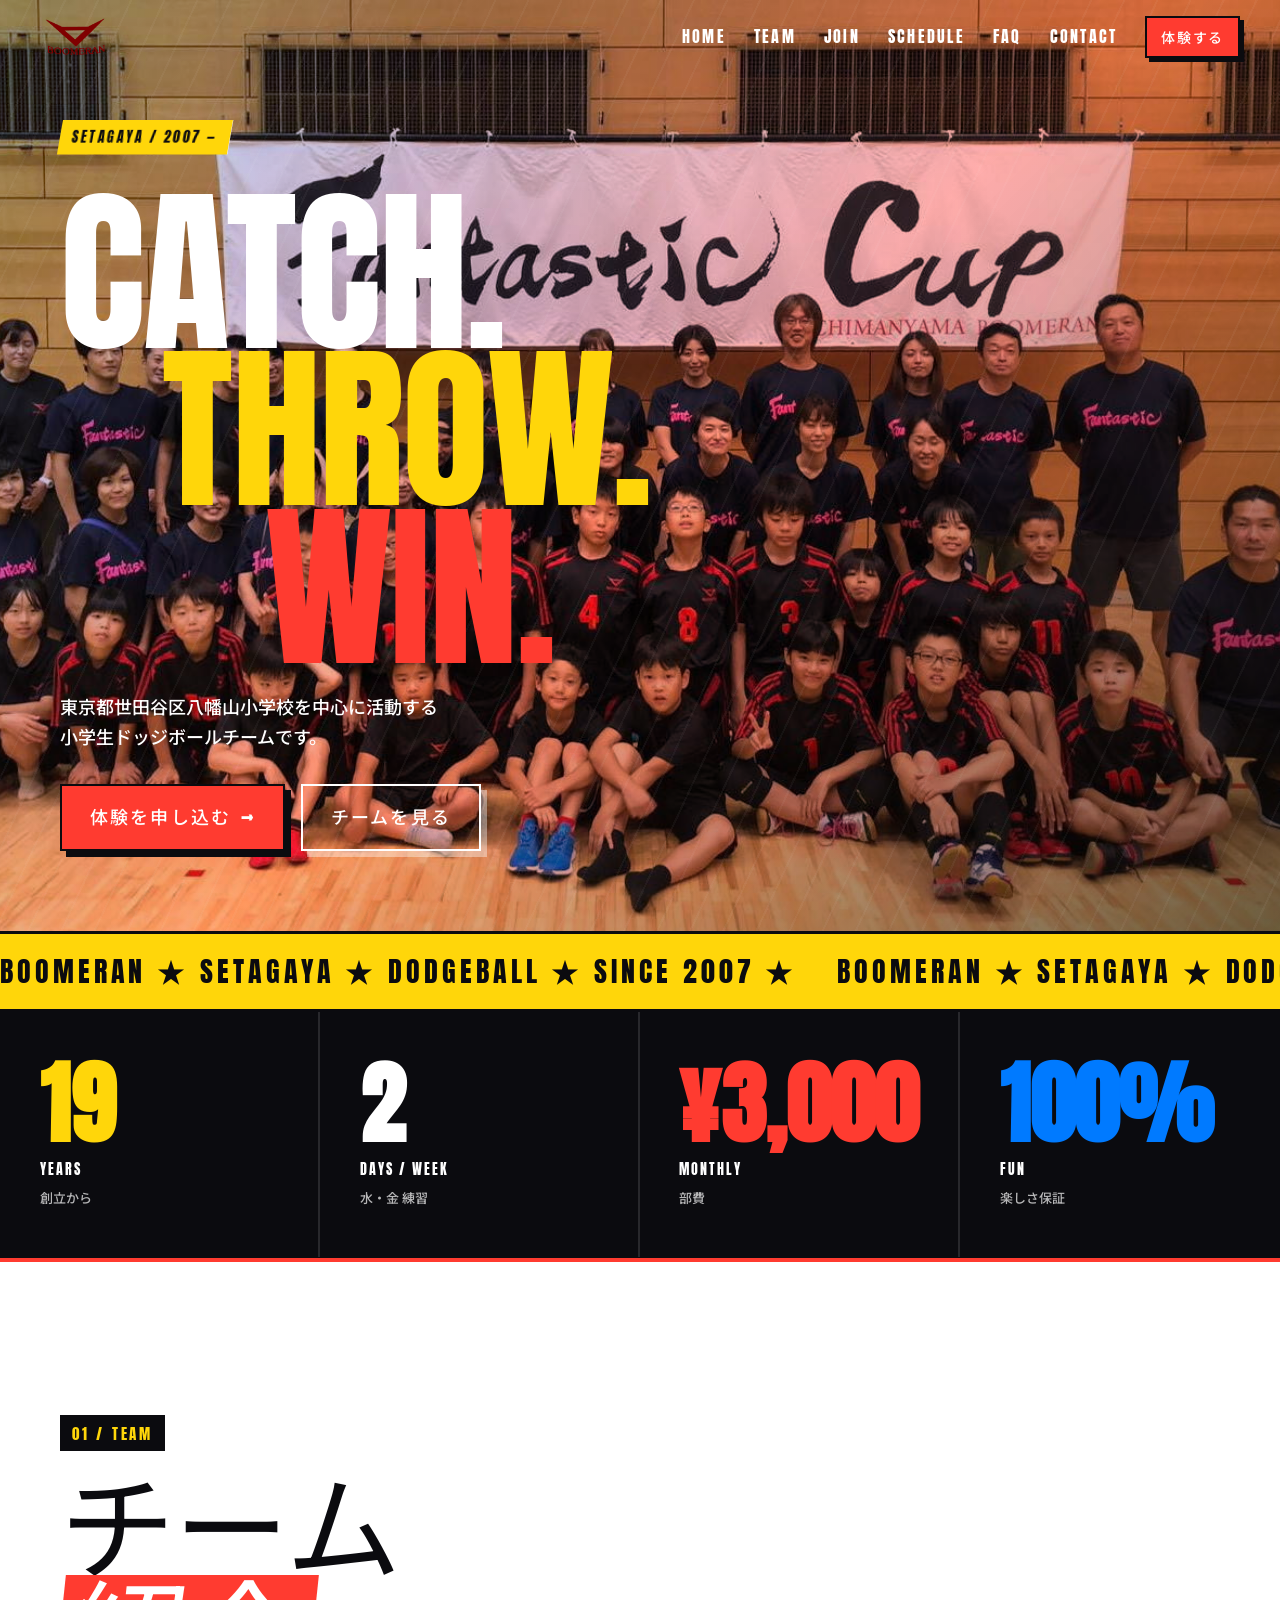
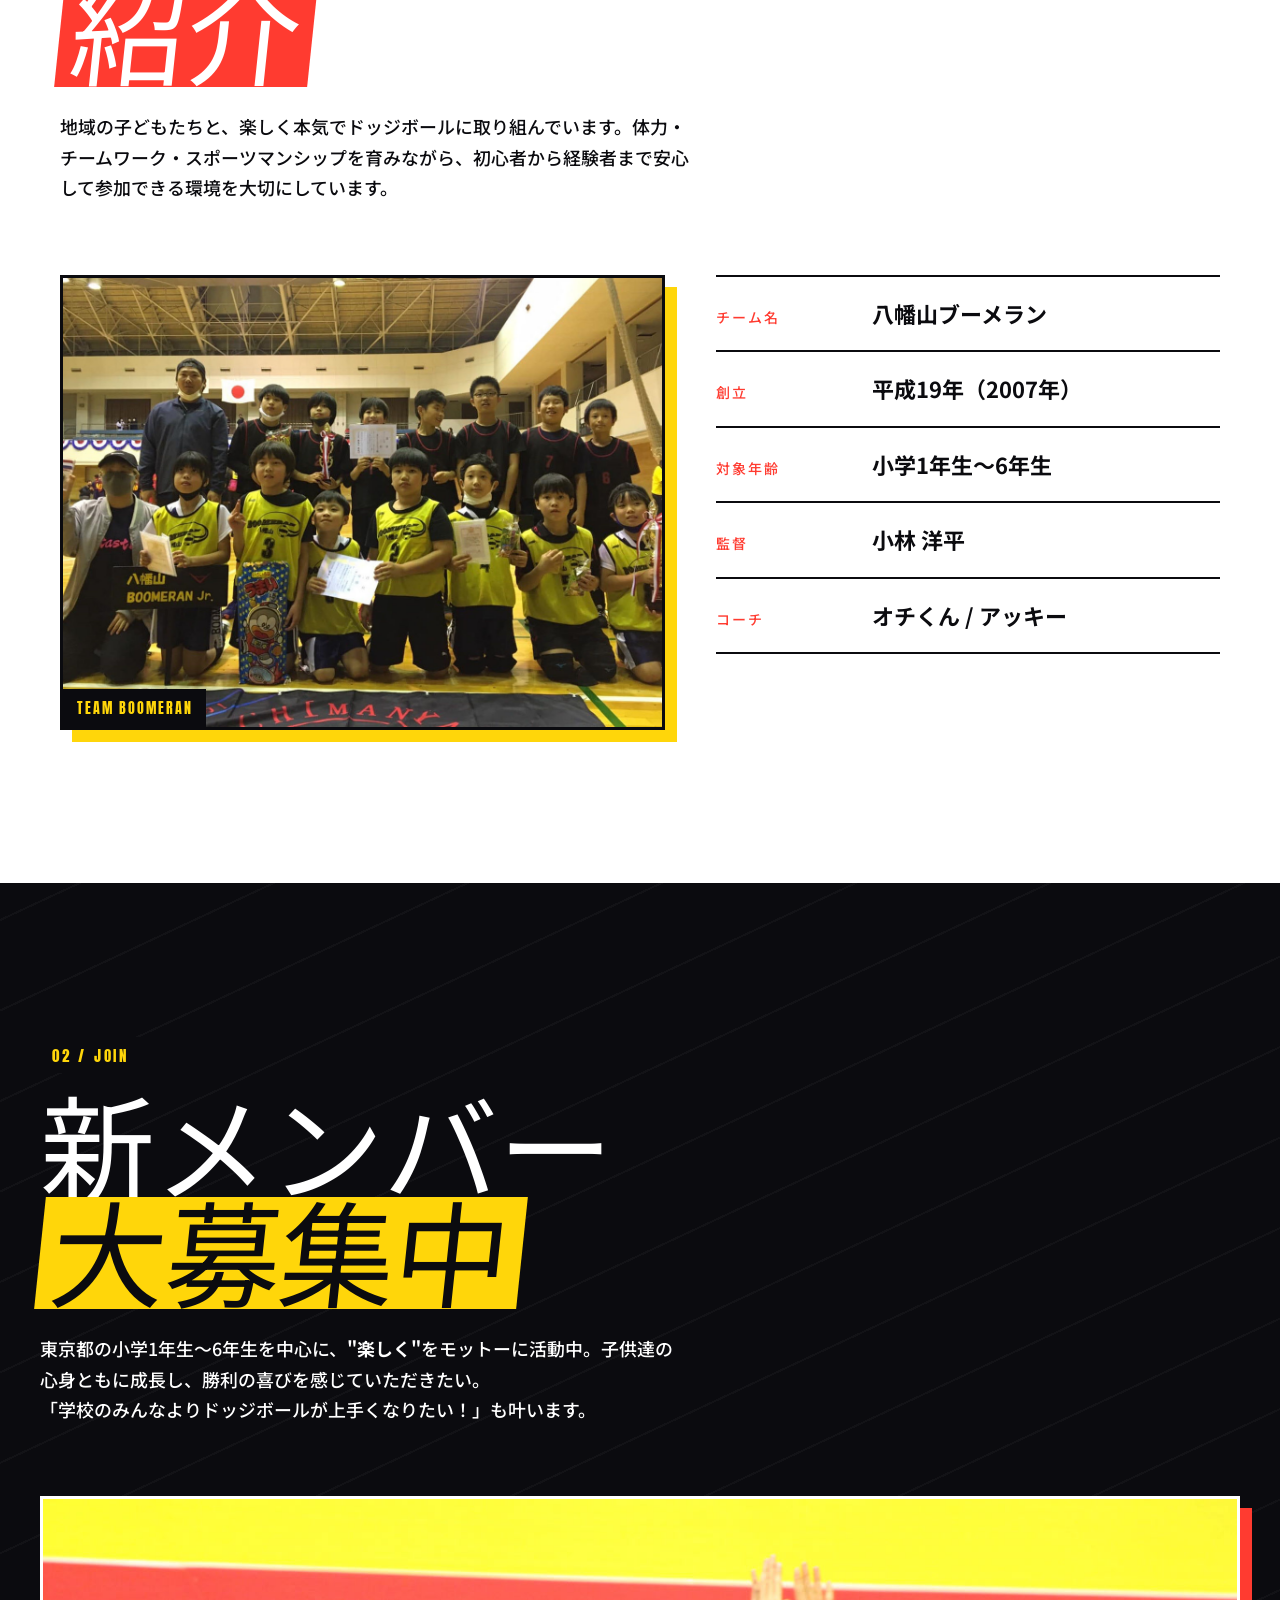
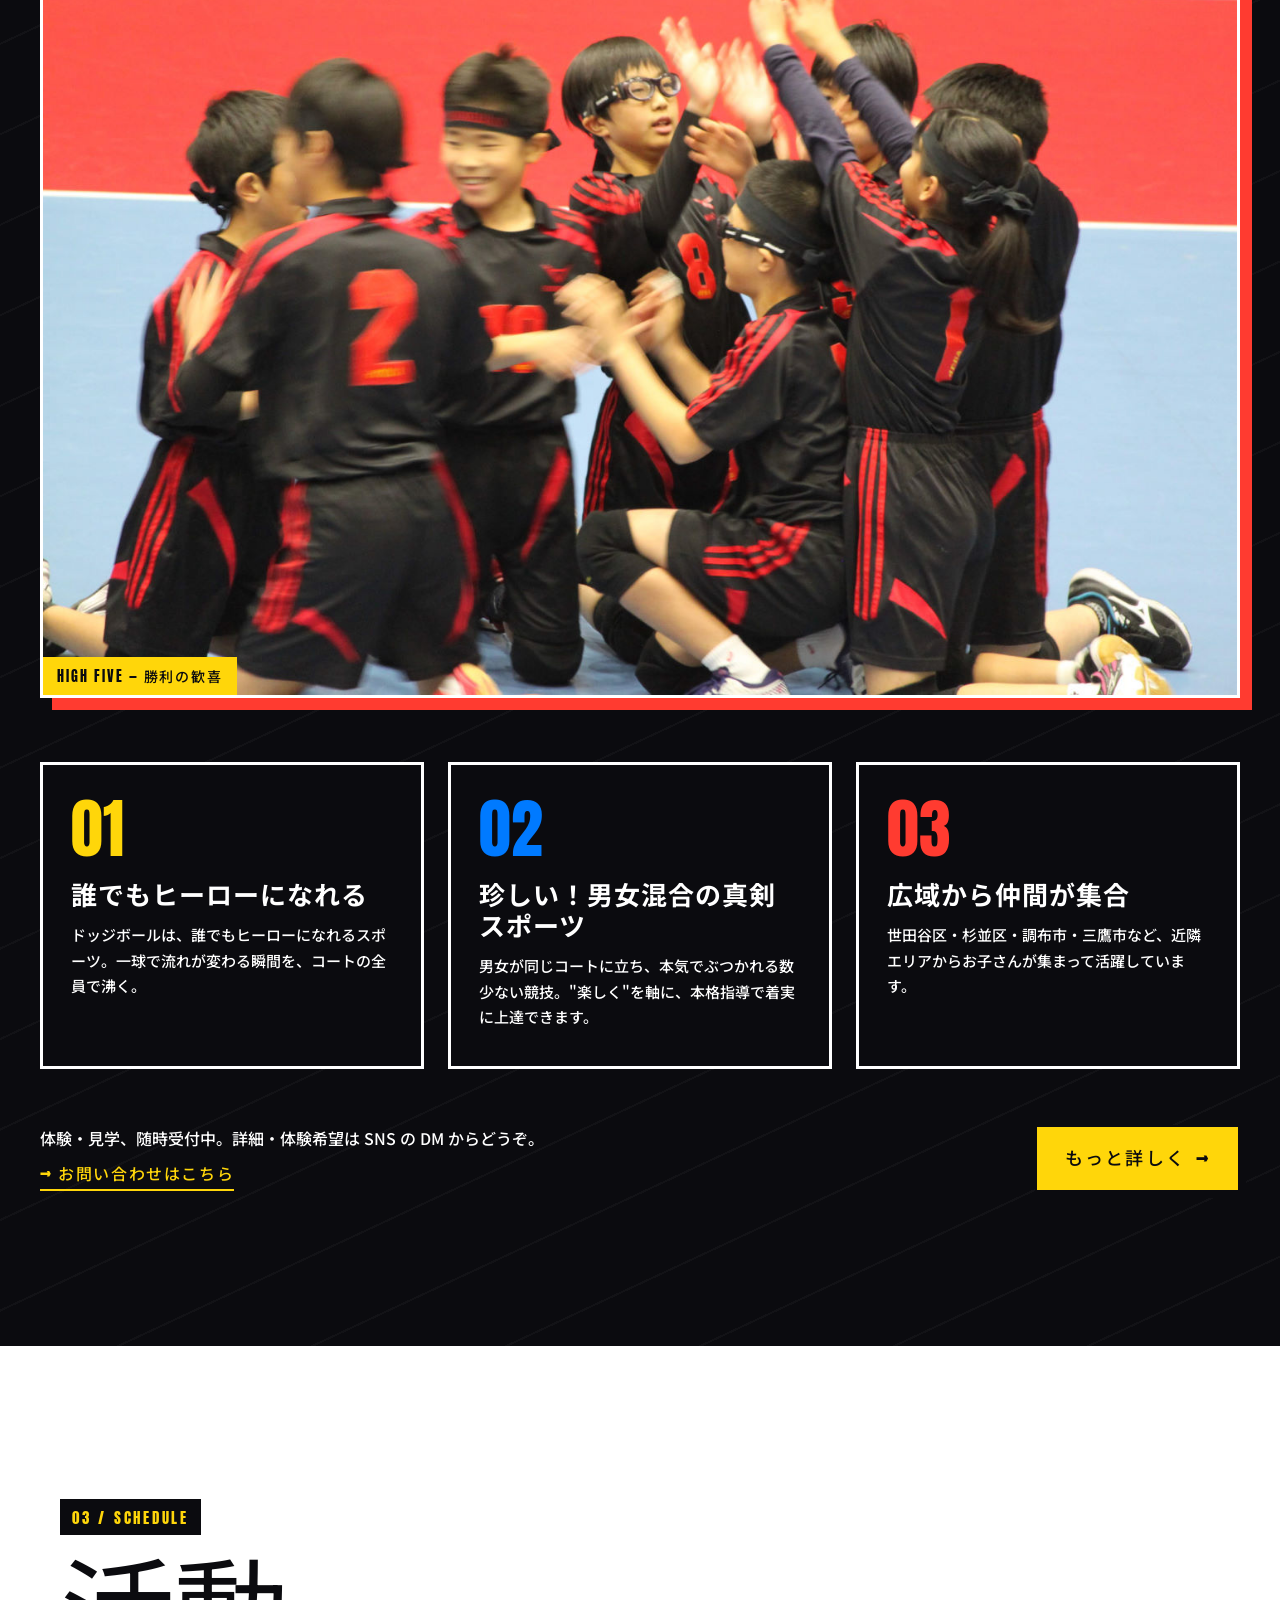
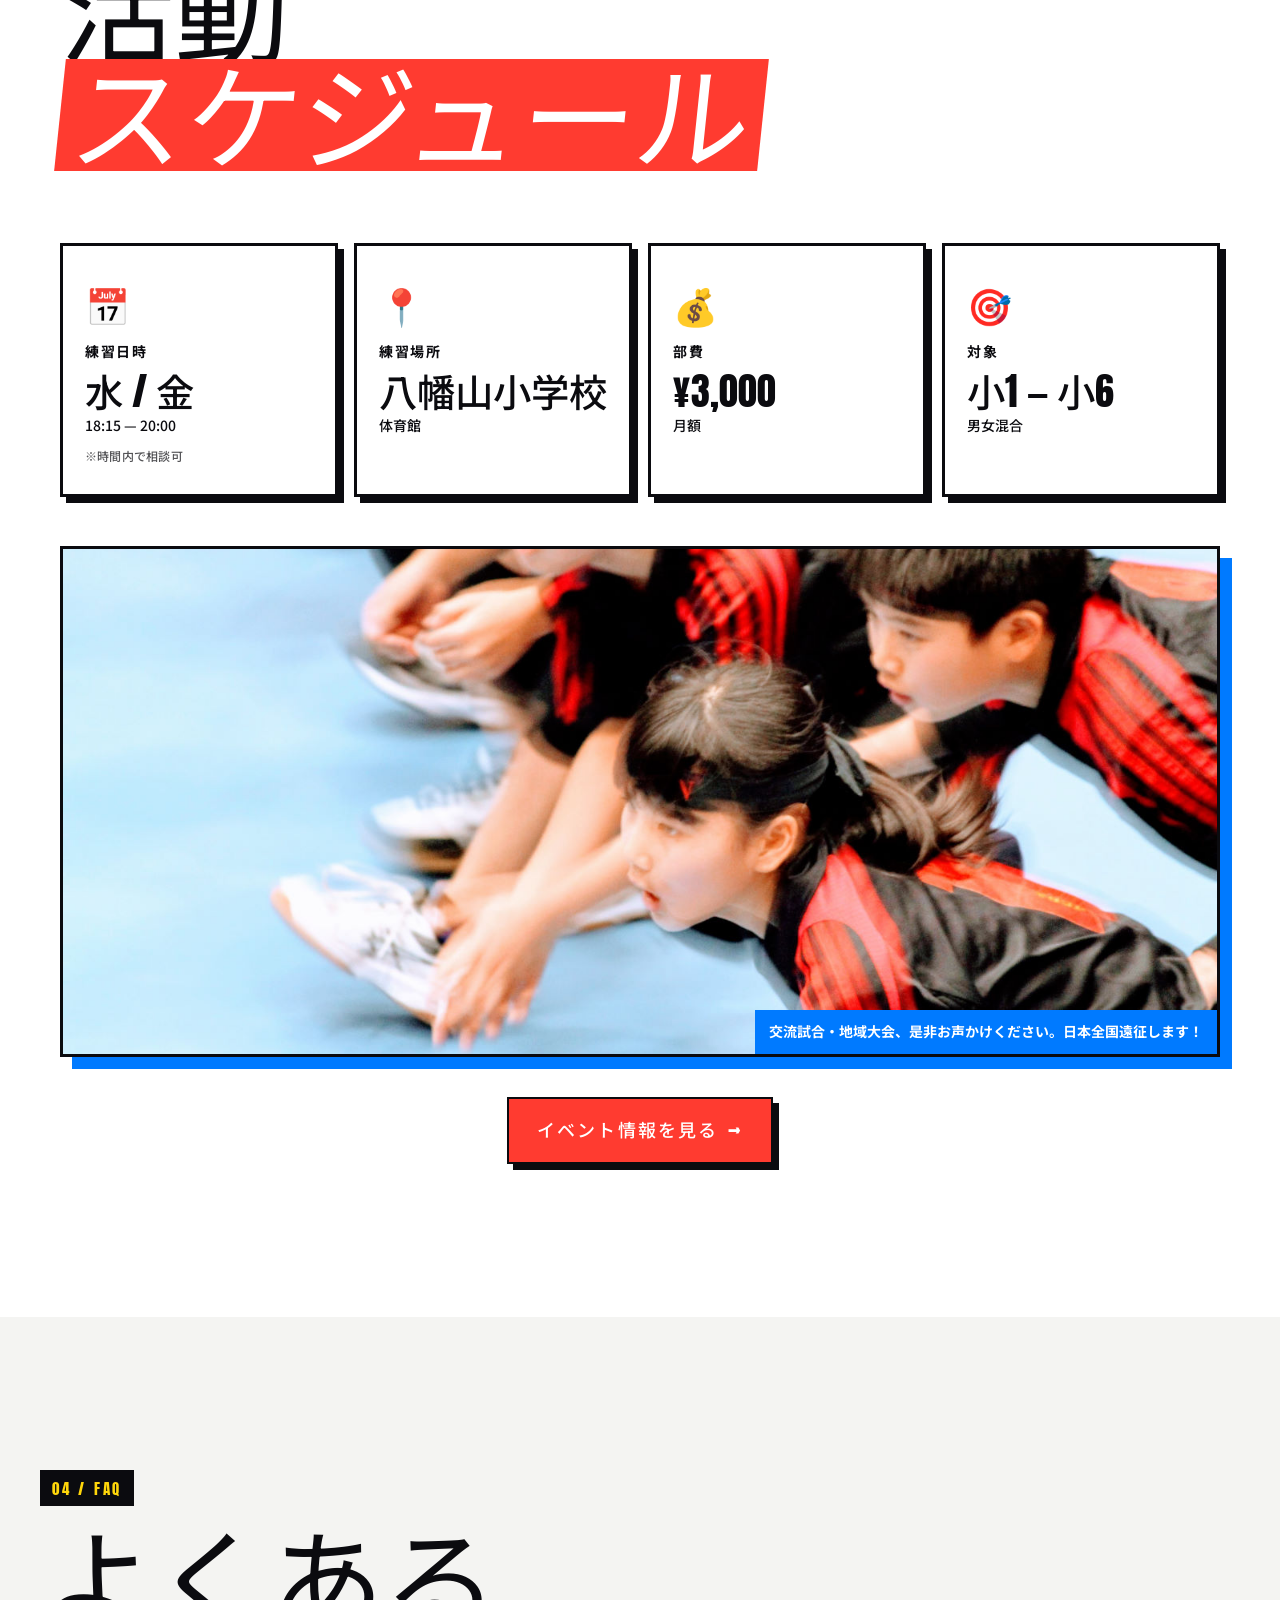
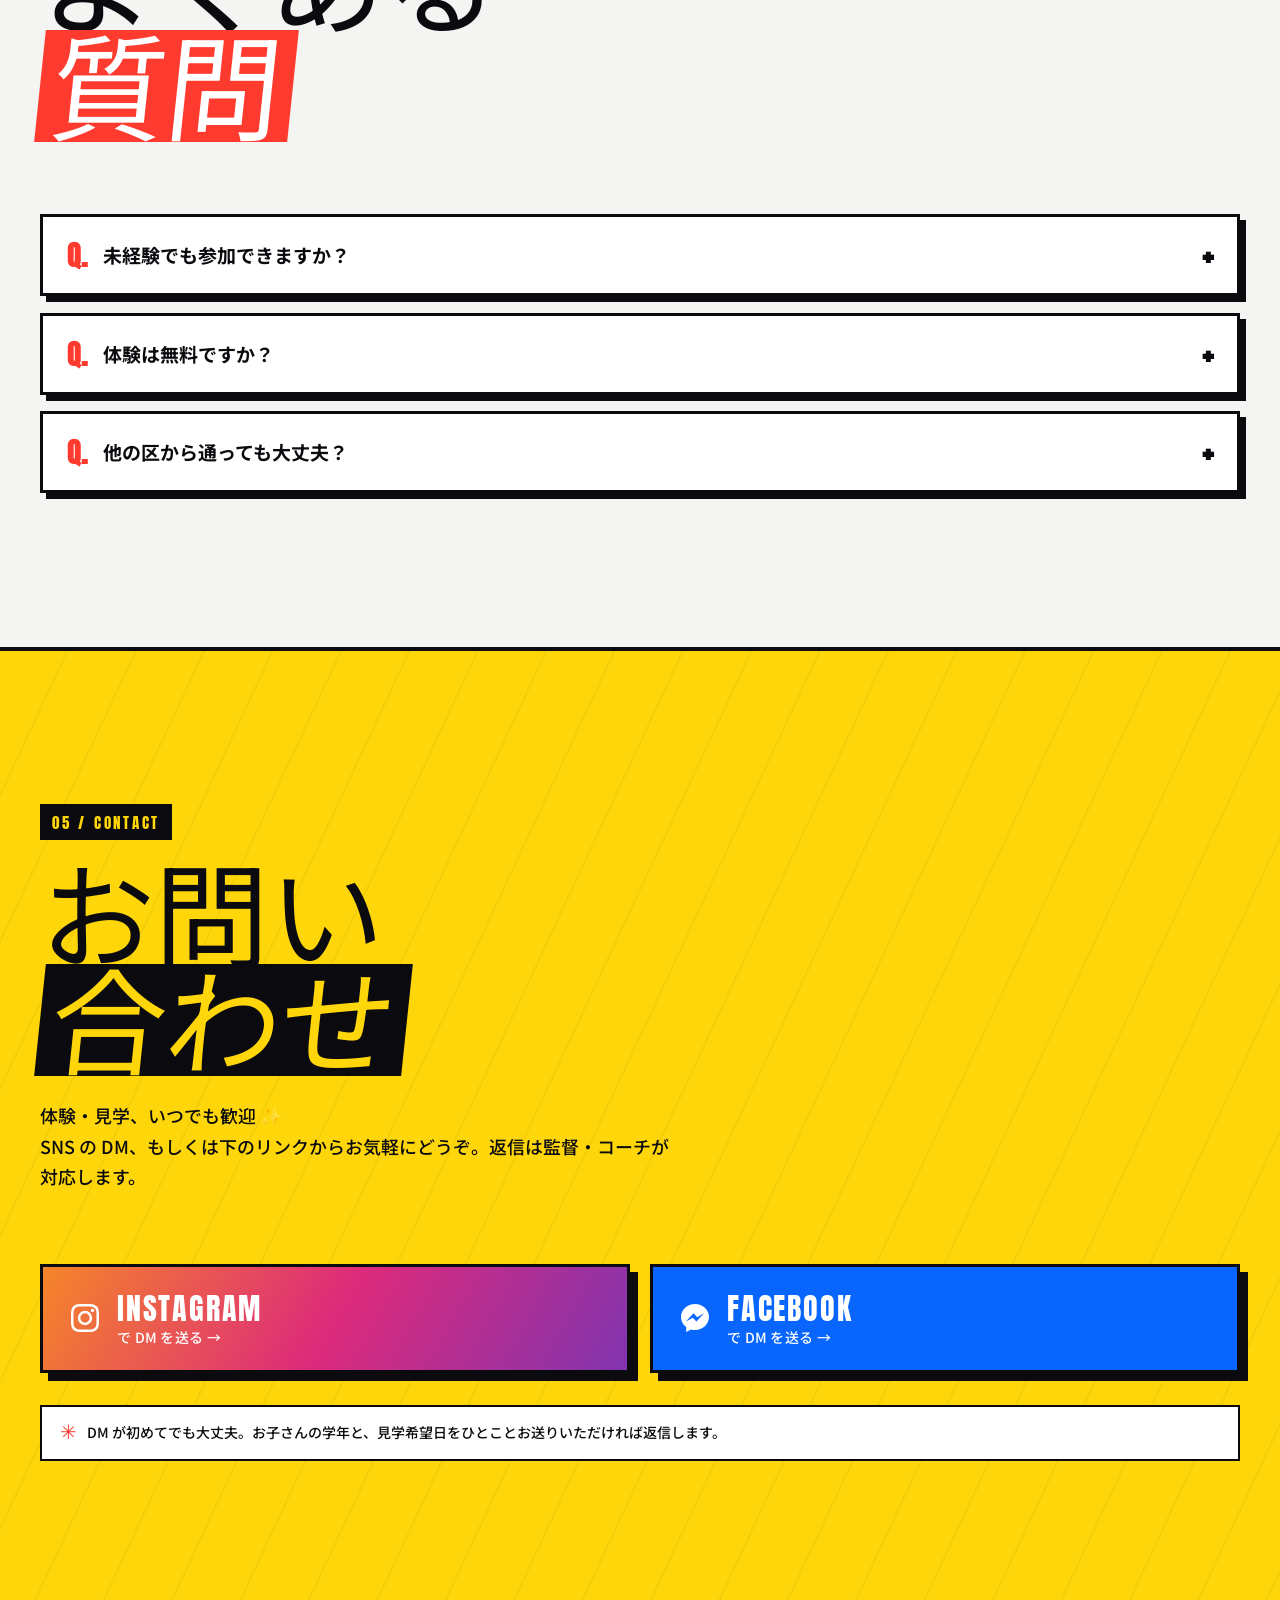
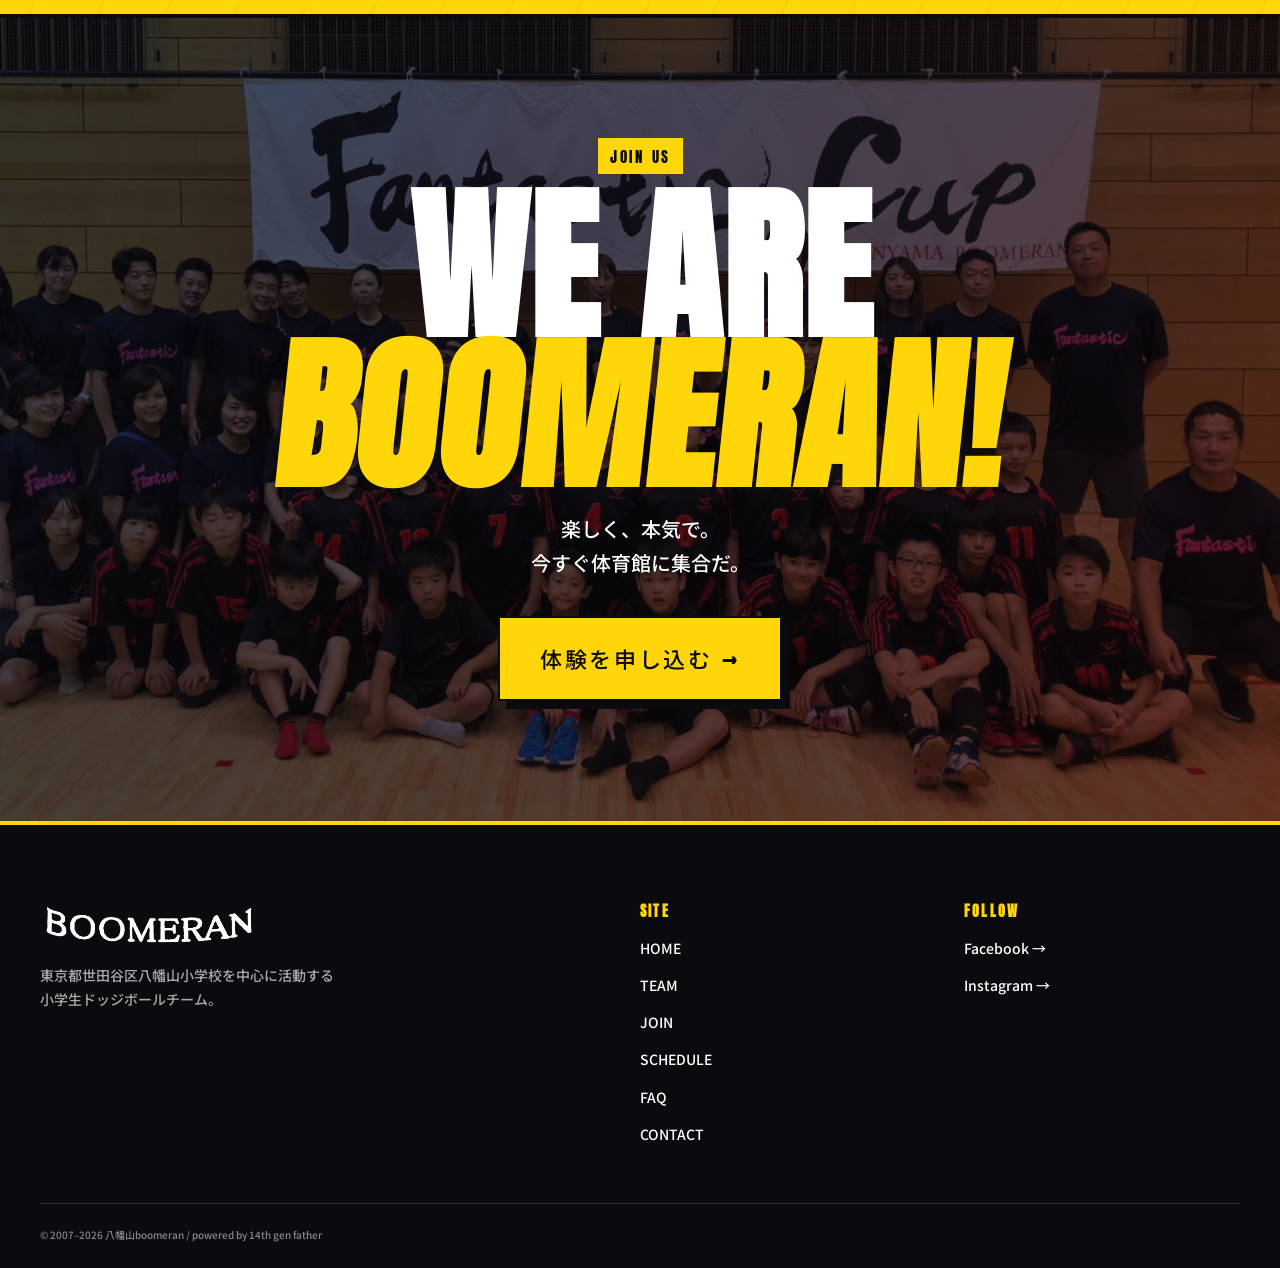
==== commit fb31e08d: "A案 (Energetic) リニューアル本番反映 — 2020年版から全面更新 - index.html / style.css / script.js を A案に置換 (ルート直下に配置) - 画" ====
--- a/index.html
+++ b/index.html
@@ -1,282 +1,417 @@
-<!DOCTYPE HTML>
-<html lang="ja">
-	<head>
-		<title>八幡山ブーメラン | 東京都世田谷区小学生ドッジボールチーム【体験募集中】</title>
-		<meta charset="utf-8" />
-		<meta name="Robots" content="index, follow">
-		<meta name="description" content="【東京都世田谷区】小学生ドッジボールチーム「八幡山ブーメラン」体験募集中！毎週水金18:15-20:00活動。月額3000円で本格的な競技ドッジボールを学べます。杉並区・調布市・三鷹市からも参加OK。男女混合で楽しく上達！">
-		<meta name="format-detection" content="telephone=no">
-
-		<meta property="og:type" content="website">
-		<meta property="og:site_name" content="八幡山ブーメラン | 世田谷区ドッジボールチーム">
-		<meta property="og:title" content="八幡山ブーメラン | 世田谷区ドッジボールチーム">
-		<meta property="og:locale" content="ja_JP">
-		<meta property="og:url" content="https://boomeran.dodgeball.tokyo/">
-		<meta property="og:image" content="https://boomeran.dodgeball.tokyo/images/ogp_img.png">
-		<meta property="og:description" content="東京都世田谷区八幡山小学校を中心に活動する小学生ドッジボールチームです。">
-
-		<meta name="twitter:card" content="summary_large_image">
-		<meta name="twitter:title" content="八幡山ブーメラン | 世田谷区ドッジボールチーム">
-		<meta name="twitter:description" content="東京都世田谷区八幡山小学校を中心に活動する小学生ドッジボールチームです。">
-		<meta name="twitter:image" content="https://boomeran.dodgeball.tokyo/images/ogp_img.png">
-		<meta name="viewport" content="width=device-width, initial-scale=1" />
-
-		<link rel="preconnect" href="https://fonts.googleapis.com">
-		<link rel="preconnect" href="https://fonts.gstatic.com" crossorigin>
-		<link rel="stylesheet" href="assets/css/font-awesome.min.css">
-		<link rel="stylesheet" href="https://fonts.googleapis.com/css?family=Lobster|Open+Sans:300,400,600,700">
-		<link rel="stylesheet" href="assets/css/main.css" />
-		<link rel="icon" type="image/png" href="https://boomeran.dodgeball.tokyo/images/ogp_img.png">
-		<link rel="canonical" href="https://boomeran.dodgeball.tokyo/">
-
-		<!-- Global site tag (gtag.js) - Google Analytics -->
-		<script async src="https://www.googletagmanager.com/gtag/js?id=G-3GDLMVPS2K"></script>
-		<script>
-		 	
-			window.dataLayer = window.dataLayer || [];
-		 	function gtag(){dataLayer.push(arguments);}
-		 	gtag('js', new Date());
-
-		 	gtag('config', 'G-3GDLMVPS2K');
-		  
-		</script>
-
-		<!-- 構造化データ (JSON-LD) -->
-		<script type="application/ld+json">
-		{
-		  "@context": "https://schema.org",
-		  "@type": ["SportsTeam", "EducationalOrganization"],
-		  "name": "八幡山ブーメラン",
-		  "alternateName": "ドッジボール教室 八幡山ブーメラン",
-		  "sport": "ドッジボール",
-		  "description": "東京都世田谷区の小学生向けドッジボールチーム。競技ドッジボールを学べます。",
-		  "url": "https://boomeran.dodgeball.tokyo",
-		  "foundingDate": "2007",
-		  "priceRange": "月額3000円",
-		  "audience": {
-		    "@type": "Audience",
-		    "audienceType": "小学1年生〜6年生"
-		  },
-		  "location": {
-		    "@type": "Place",
-		    "name": "八幡山小学校 体育館",
-		    "address": {
-		      "@type": "PostalAddress",
-		      "addressLocality": "世田谷区",
-		      "addressRegion": "東京都",
-		      "addressCountry": "JP"
-		    }
-		  },
-		  "offers": {
-		    "@type": "Offer",
-		    "name": "ドッジボールチーム",
-		    "price": "3000",
-		    "priceCurrency": "JPY",
-		    "description": "小学生向け競技ドッジボール指導"
-		  },
-		  "sameAs": [
-		    "https://www.facebook.com/422063267972741/",
-		    "https://www.instagram.com/hachimanyama_boomeran/"
-		  ]
-		}
-		</script>
-	</head>
-	<body>
-
-		<!-- Header -->
-			<header id="header">
-				<!-- <div class="logo"><a href="index.html">八幡山<span>boomeran</span></a></div> -->
-				<div class="logo"><a href="#banner2"><img src="images/logo2.png" width="80" height="52" alt="八幡山ブーメラン"></a></div>
-				<a href="#menu"><span>Menu</span></a>
-			</header>
-
-		<!-- Nav -->
-			<nav id="menu">
-				<ul class="links">
-					<li><a href="#banner2">Home</a></li>
-					<li><a href="#team">チーム紹介</a></li>
-					<li><a href="#join">チームメンバー募集中</a></li>
-					<li><a href="#event">今後のイベント</a></li>
-				</ul>
-			</nav>
-
-		<!-- Banner -->
-			<section id="banner2" data-video="images/banner">
-				<div class="inner">
-					<header>
-						<h1 style="font-size: 0.8em; margin-bottom: 0.5em;">八幡山ブーメラン | 世田谷区小学生ドッジボールチーム</h1>
-						<img src="images/logo3.png" width="309" height="60" alt="八幡山ブーメランロゴ">
-						<p>東京都世田谷区八幡山小学校を中心に活動する<br />
-						小学生ドッジボールチームです。</p>
-					</header>
-					<a href="#team" class="button big alt scrolly">What's Boomeran?</a>
-				</div>
-
-			</section>
-			<section id="team" class="wrapper post bg-img" data-bg="images/team.jpg">
-				<div class="inner">
-					<article class="box">
-						<header>
-							<h2>チーム紹介</h2>
-							<p>Team introduction</p>
-						</header>
-						<div class="content" align="left">
-							<p>東京都世田谷区八幡山小学校を拠点に活動するドッジボールチームです。地域の子どもたちと、楽しく本気でドッジボールに取り組んでいます。体力・チームワーク・スポーツマンシップを育みながら、初心者から経験者まで安心して参加できる環境を大切にしています。</p>
-								<dl>
-									<dt>チーム名</dt>
-									<dd>
-										<p>八幡山ブーメラン</p>
-									</dd>
-									<dt>創立</dt>
-									<dd>
-										<p>平成19年（2007年）</p>
-									</dd>
-									<dt>対象年齢</dt>
-									<dd>
-										<p>小学1年生〜6年生</p>
-									</dd>
-									<dt>監督</dt>
-									<dd>
-										<p>小林洋平</p>
-									</dd>
-									<dt>コーチ</dt>
-									<dd>
-										<p>オチくん、アッキー</p>
-									</dd>
-								</dl>
-						</div>
-						<footer>
-							<!-- <a href="generic.html" class="button alt">Learn More</a> -->
-						</footer>
-					</article>
-				</div>
-				<a href="#join" class="more">Learn More</a>
-			</section>
-
-			<section id="join" class="wrapper post bg-img" data-bg="images/join.jpg">
-				<div class="inner">
-					<article class="box">
-						<header>
-							<h2>チームメンバー募集中</h2>
-							<p>Let's do it!</p>
-						</header>
-						<div class="content" align="left">
-							<h3>✨新メンバー大募集中✨</h3>
-							<p>東京都世田谷区の<strong>ドッジボールチーム</strong>「八幡山ブーメラン」では、小学生向けの競技ドッジボールを指導。<strong>"楽しく"</strong>をモットーに、子供達の心身の成長と勝利の喜びを大切にしています。</p>
-							
-							<h4>✳︎男女混合の真剣スポーツ✳︎</h4>
-							<p><strong>誰でもヒーローになれるスポーツ</strong>です！学校のみんなよりドッジボールが上手くなりたい子も大歓迎！</p>
-							
-							<h4>活動内容</h4>
-							<p><strong>対象：</strong>小学1年生〜6年生<br>
-							<strong>活動日時：</strong>毎週水曜日・金曜日　18:15〜20:00<br>
-							<strong>活動場所：</strong>八幡山小学校　体育館<br>
-							<strong>部費：</strong>月額￥3,000<br>
-							<strong>参加エリア：</strong>世田谷区、杉並区、調布市、三鷹市など</p>
-							
-							<p><strong>😊体験・見学随時受付中！</strong><br>
-							お気軽にFacebook、InstagramのDMでお問い合わせください。</p>
-						</div>
-						<footer>
-							<a href="https://www.c-sqr.net/c/cs34108/Circle_about.html" class="button alt" target="_blank" rel="noopener">もっと詳しく</a>
-						</footer>
-					</article>
-				</div>
-				<a href="#event" class="more">Learn More</a>
-			</section>
-
-			<section id="event" class="wrapper post bg-img" data-bg="images/event.jpg">
-				<div class="inner">
-					<article class="box">
-						<header>
-							<h2>お知らせ</h2>
-							<p>information</p>
-						</header>
-						<div class="content" align="left">
-								<h3>✨体験&見学随時受付中✨</h3>
-								<p>競技ドッジボールの楽しさを一緒に体験しませんか？</p>
-								
-								<dl>
-									<dt><strong>練習場所</strong></dt>
-									<dd>世田谷区立八幡山小学校　体育館</dd>
-								</dl>
-								<dl>
-									<dt><strong>練習日時</strong></dt>
-									<dd>毎週水曜日・金曜日　18:15〜20:00<br>
-									※時間内に合わせて相談可能です</dd>
-								</dl>
-
-								<dl>
-									<dt><strong>参加エリア</strong></dt>
-									<dd>世田谷区、杉並区、調布市、三鷹市など広域から参加</dd>
-								</dl>
-								<dl>
-									<dt><strong>交流試合のお誘い</strong></dt>
-									<dd>地域大会・交流試合、是非お声かけください❗️日本全国遠征します❗️</dd>
-								</dl>
-						</div>
-						<footer>
-							<a href="https://www.c-sqr.net/c/cs34108/Circle_displayEvent.html" class="button alt" target="_blank" rel="noopener">もっと詳しく</a>
-						</footer>
-					</article>
-				</div>
-				<!-- <a href="#banner" class="more">Learn More</a> -->
-			</section>
-
-			<section id="banner" class="bg-img" data-bg="images/all.jpg">
-				<div class="inner">
-					<header>
-						<h2>We Are Boomeran !</h2>
-					</header>
-				</div>
-				<!-- <a href="#one" class="more">Learn More</a> -->
-			</section>
-
-		<!-- Footer -->
-			<footer id="footer">
-				<div class="inner">
-<!-- 
-					<h2>Contact Me</h2>
-
-					<form action="#" method="post">
-
-						<div class="field half first">
-							<label for="name">Name</label>
-							<input name="name" id="name" type="text" placeholder="Name">
-						</div>
-						<div class="field half">
-							<label for="email">Email</label>
-							<input name="email" id="email" type="email" placeholder="Email">
-						</div>
-						<div class="field">
-							<label for="message">Message</label>
-							<textarea name="message" id="message" rows="6" placeholder="Message"></textarea>
-						</div>
-						<ul class="actions">
-							<li><input value="Send Message" class="button alt" type="submit"></li>
-						</ul>
-					</form>
- -->
-					<ul class="icons">
-						<!-- <li><a href="#" class="icon round fa-twitter"><span class="label">Twitter</span></a></li> -->
-						<li><a href="https://www.facebook.com/422063267972741/" class="icon round fa-facebook" target="_blank" rel="noopener"><span class="label">Facebook</span></a></li>
-						<li><a href="https://www.instagram.com/hachimanyama_boomeran/" class="icon round fa-instagram" target="_blank" rel="noopener"><span class="label">Instagram</span></a></li>
-					</ul>
-
-					<div class="copyright">
-						Copyright &copy; 2007<script>new Date().getFullYear()>2010&&document.write("-"+new Date().getFullYear());</script>, 八幡山boomeran<br>powered by 14th gen father<br>
-					</div>
-
-				</div>
-			</footer>
-
-		<!-- Scripts -->
-			<script defer src="assets/js/jquery.min.js"></script>
-			<script defer src="assets/js/jquery.scrolly.min.js"></script>
-			<script defer src="assets/js/jquery.scrollex.min.js"></script>
-			<script defer src="assets/js/skel.min.js"></script>
-			<script defer src="assets/js/util.js"></script>
-			<script defer src="assets/js/main.js"></script>
-
-	</body>
-</html>
+<!DOCTYPE html>
+<html lang="ja">
+<head>
+	<title>八幡山ブーメラン | 東京都世田谷区の小学生ドッジボールチーム</title>
+	<meta charset="utf-8">
+	<meta name="Robots" content="index, follow">
+	<meta name="description" content="お子さんの習い事に、地域のドッジボールチームという選択肢。世田谷区八幡山小学校で2007年から活動する小学生チーム「八幡山ブーメラン」。男女混合・&quot;楽しく本気で&quot;の競技ドッジボールで、心身ともに成長できる場所。世田谷・杉並・調布・三鷹から体験・見学受付中。">
+	<meta name="format-detection" content="telephone=no">
+	<meta name="viewport" content="width=device-width, initial-scale=1">
+	<meta name="theme-color" content="#FF3B30">
+
+	<!-- OGP / Twitter Card -->
+	<meta property="og:type" content="website">
+	<meta property="og:site_name" content="八幡山ブーメラン | 世田谷区ドッジボールチーム">
+	<meta property="og:title" content="八幡山ブーメラン | 世田谷区ドッジボールチーム">
+	<meta property="og:locale" content="ja_JP">
+	<meta property="og:url" content="https://boomeran.dodgeball.tokyo/">
+	<meta property="og:image" content="https://boomeran.dodgeball.tokyo/images/ogp_img.png">
+	<meta property="og:description" content="お子さんの習い事に、地域のドッジボールチームという選択肢。世田谷区の小学生チーム「八幡山ブーメラン」。男女混合・&quot;楽しく本気で&quot;。体験・見学随時受付中。">
+	<meta name="twitter:card" content="summary_large_image">
+	<meta name="twitter:title" content="八幡山ブーメラン | 世田谷区ドッジボールチーム">
+	<meta name="twitter:description" content="お子さんの習い事に、地域のドッジボールチームという選択肢。世田谷区の小学生チーム「八幡山ブーメラン」。男女混合・&quot;楽しく本気で&quot;。体験・見学随時受付中。">
+	<meta name="twitter:image" content="https://boomeran.dodgeball.tokyo/images/ogp_img.png">
+
+	<!-- Fonts (Google Fonts) -->
+	<link rel="preconnect" href="https://fonts.googleapis.com">
+	<link rel="preconnect" href="https://fonts.gstatic.com" crossorigin>
+	<link rel="stylesheet" href="https://fonts.googleapis.com/css2?family=Anton&family=Bebas+Neue&family=Noto+Sans+JP:wght@500;700;900&display=swap">
+
+	<!-- Stylesheet -->
+	<link rel="stylesheet" href="style.css">
+
+	<link rel="icon" type="image/png" href="images/ogp_img.png">
+	<link rel="canonical" href="https://boomeran.dodgeball.tokyo/">
+
+	<!-- Google Analytics -->
+	<script async src="https://www.googletagmanager.com/gtag/js?id=G-3GDLMVPS2K"></script>
+	<script>
+		window.dataLayer = window.dataLayer || [];
+		function gtag(){dataLayer.push(arguments);}
+		gtag('js', new Date());
+		gtag('config', 'G-3GDLMVPS2K');
+	</script>
+
+	<!-- JSON-LD -->
+	<script type="application/ld+json">
+	{
+		"@context": "https://schema.org",
+		"@type": ["SportsTeam", "EducationalOrganization"],
+		"name": "八幡山ブーメラン",
+		"alternateName": "ドッジボールチーム 八幡山ブーメラン",
+		"sport": "ドッジボール",
+		"description": "東京都世田谷区八幡山小学校を拠点に2007年から活動する、地域の小学生ドッジボールチーム。男女混合・「楽しく本気で」を合言葉に、競技ドッジボールに取り組んでいます。",
+		"url": "https://boomeran.dodgeball.tokyo",
+		"foundingDate": "2007",
+		"audience": {
+			"@type": "Audience",
+			"audienceType": "小学1年生〜6年生"
+		},
+		"location": {
+			"@type": "Place",
+			"name": "八幡山小学校 体育館",
+			"address": {
+				"@type": "PostalAddress",
+				"addressLocality": "世田谷区",
+				"addressRegion": "東京都",
+				"addressCountry": "JP"
+			}
+		},
+		"offers": {
+			"@type": "Offer",
+			"name": "月額部費",
+			"price": "3000",
+			"priceCurrency": "JPY",
+			"description": "活動運営のための月額部費（指導料ではありません）"
+		},
+		"sameAs": [
+			"https://www.facebook.com/422063267972741/",
+			"https://www.instagram.com/hachimanyama_boomeran/"
+		]
+	}
+	</script>
+</head>
+<body>
+
+	<!-- ===== Header ===== -->
+	<header class="site-header" id="site-header">
+		<a class="logo" href="#hero" aria-label="八幡山ブーメラン トップへ">
+			<img src="images/logo2.png" width="80" height="52" alt="八幡山ブーメラン">
+		</a>
+		<nav class="site-nav" aria-label="メインナビゲーション">
+			<ul class="nav-list">
+				<li><a href="#hero">HOME</a></li>
+				<li><a href="#team">TEAM</a></li>
+				<li><a href="#join">JOIN</a></li>
+				<li><a href="#schedule">SCHEDULE</a></li>
+				<li><a href="#faq">FAQ</a></li>
+				<li><a href="#contact">CONTACT</a></li>
+			</ul>
+			<a class="cta-mini" href="#contact">体験する</a>
+		</nav>
+		<button class="menu-toggle" id="menu-toggle" aria-expanded="false" aria-controls="mobile-menu" aria-label="メニューを開く">
+			<span></span><span></span><span></span>
+		</button>
+	</header>
+
+	<!-- Mobile Menu -->
+	<div class="mobile-menu" id="mobile-menu" aria-hidden="true">
+		<ul>
+			<li><a href="#hero">HOME</a></li>
+			<li><a href="#team">TEAM</a></li>
+			<li><a href="#join">JOIN</a></li>
+			<li><a href="#schedule">SCHEDULE</a></li>
+			<li><a href="#faq">FAQ</a></li>
+			<li><a href="#contact">CONTACT</a></li>
+		</ul>
+		<a class="cta-mini" href="#contact">体験する</a>
+	</div>
+
+	<main>
+
+		<!-- ===== Hero ===== -->
+		<section class="hero" id="hero">
+			<div class="hero-video-wrap" aria-hidden="true">
+				<video
+					class="hero-video"
+					id="hero-video"
+					autoplay loop muted playsinline
+					preload="metadata"
+					poster="images/all.jpg">
+				</video>
+				<div class="hero-overlay"></div>
+				<div class="speed-lines" aria-hidden="true"></div>
+			</div>
+
+			<div class="hero-inner">
+				<p class="hero-tag"><span>SETAGAYA / 2007 — </span></p>
+				<h1 class="hero-title">
+					<span class="line line-1">CATCH.</span>
+					<span class="line line-2">THROW.</span>
+					<span class="line line-3">WIN.</span>
+				</h1>
+				<p class="hero-sub">東京都世田谷区八幡山小学校を中心に活動する<br>小学生ドッジボールチームです。</p>
+				<div class="hero-actions">
+					<a href="#contact" class="btn btn-primary">体験を申し込む <span class="arr">→</span></a>
+					<a href="#team" class="btn btn-ghost">チームを見る</a>
+				</div>
+			</div>
+
+			<div class="ticker" aria-hidden="true">
+				<div class="ticker-track">
+					<span>BOOMERAN ★ SETAGAYA ★ DODGEBALL ★ SINCE 2007 ★ </span>
+					<span>BOOMERAN ★ SETAGAYA ★ DODGEBALL ★ SINCE 2007 ★ </span>
+					<span>BOOMERAN ★ SETAGAYA ★ DODGEBALL ★ SINCE 2007 ★ </span>
+				</div>
+			</div>
+		</section>
+
+		<!-- ===== Stats Strip ===== -->
+		<section class="stats" aria-label="チーム数字">
+			<div class="stat-item reveal" data-direction="up">
+				<b class="stat-num" data-count="19">0</b>
+				<span class="stat-label">YEARS<br><small>創立から</small></span>
+			</div>
+			<div class="stat-item reveal" data-direction="up">
+				<b class="stat-num" data-count="2">0</b>
+				<span class="stat-label">DAYS / WEEK<br><small>水・金 練習</small></span>
+			</div>
+			<div class="stat-item reveal" data-direction="up">
+				<b class="stat-num" data-count="3000" data-prefix="¥">0</b>
+				<span class="stat-label">MONTHLY<br><small>部費</small></span>
+			</div>
+			<div class="stat-item reveal" data-direction="up">
+				<b class="stat-num" data-count="100" data-suffix="%">0</b>
+				<span class="stat-label">FUN<br><small>楽しさ保証</small></span>
+			</div>
+		</section>
+
+		<!-- ===== Team ===== -->
+		<section class="section section-team" id="team">
+			<div class="section-head reveal">
+				<span class="kicker">01 / TEAM</span>
+				<h2 class="section-title">チーム<br><em>紹介</em></h2>
+				<p class="section-lead">地域の子どもたちと、楽しく本気でドッジボールに取り組んでいます。体力・チームワーク・スポーツマンシップを育みながら、初心者から経験者まで安心して参加できる環境を大切にしています。</p>
+			</div>
+
+			<div class="team-grid">
+				<figure class="team-photo reveal" data-direction="left">
+					<img src="images/team.jpg" alt="八幡山ブーメランのチーム集合写真" loading="lazy" width="800" height="600">
+					<figcaption>TEAM BOOMERAN</figcaption>
+				</figure>
+
+				<dl class="team-spec reveal" data-direction="right">
+					<div><dt>チーム名</dt><dd>八幡山ブーメラン</dd></div>
+					<div><dt>創立</dt><dd>平成19年（2007年）</dd></div>
+					<div><dt>対象年齢</dt><dd>小学1年生〜6年生</dd></div>
+					<div><dt>監督</dt><dd>小林 洋平</dd></div>
+					<div><dt>コーチ</dt><dd>オチくん / アッキー</dd></div>
+				</dl>
+			</div>
+		</section>
+
+		<!-- ===== Join ===== -->
+		<section class="section section-join" id="join">
+			<div class="bg-stripes" aria-hidden="true"></div>
+			<div class="section-head reveal">
+				<span class="kicker">02 / JOIN</span>
+				<h2 class="section-title section-title-light">新メンバー<br><em>大募集中</em></h2>
+				<p class="section-lead section-lead-light">
+					東京都の小学1年生〜6年生を中心に、<strong>"楽しく"</strong>をモットーに活動中。子供達の心身ともに成長し、勝利の喜びを感じていただきたい。<br>「学校のみんなよりドッジボールが上手くなりたい！」も叶います。
+				</p>
+			</div>
+
+			<figure class="join-photo reveal" data-direction="up">
+				<img src="images/join.jpg" alt="試合後にハイタッチして喜び合うチームメンバー" loading="lazy" width="1440" height="960">
+				<figcaption>HIGH FIVE — 勝利の歓喜</figcaption>
+			</figure>
+
+			<div class="join-grid">
+				<article class="join-card join-card-red reveal" data-direction="up">
+					<span class="card-num">01</span>
+					<h3>誰でもヒーローになれる</h3>
+					<p>ドッジボールは、誰でもヒーローになれるスポーツ。一球で流れが変わる瞬間を、コートの全員で沸く。</p>
+				</article>
+				<article class="join-card join-card-blue reveal" data-direction="up">
+					<span class="card-num">02</span>
+					<h3>珍しい！男女混合の真剣スポーツ</h3>
+					<p>男女が同じコートに立ち、本気でぶつかれる数少ない競技。"楽しく"を軸に、本格指導で着実に上達できます。</p>
+				</article>
+				<article class="join-card join-card-yellow reveal" data-direction="up">
+					<span class="card-num">03</span>
+					<h3>広域から仲間が集合</h3>
+					<p>世田谷区・杉並区・調布市・三鷹市など、近隣エリアからお子さんが集まって活躍しています。</p>
+				</article>
+			</div>
+
+			<div class="join-cta reveal">
+				<p>体験・見学、随時受付中。詳細・体験希望は SNS の DM からどうぞ。<a href="#contact" class="join-cta-link">→ お問い合わせはこちら</a></p>
+				<a href="https://www.c-sqr.net/c/cs34108/Circle_about.html" class="btn btn-yellow" target="_blank" rel="noopener">もっと詳しく <span class="arr">→</span></a>
+			</div>
+		</section>
+
+		<!-- ===== Schedule ===== -->
+		<section class="section section-schedule" id="schedule">
+			<div class="section-head reveal">
+				<span class="kicker">03 / SCHEDULE</span>
+				<h2 class="section-title">活動<br><em>スケジュール</em></h2>
+			</div>
+
+			<div class="schedule-grid">
+				<div class="schedule-card reveal" data-direction="up">
+					<span class="ico" aria-hidden="true">📅</span>
+					<h3>練習日時</h3>
+					<p class="big">水 / 金</p>
+					<p>18:15 — 20:00</p>
+					<p class="note">※時間内で相談可</p>
+				</div>
+				<div class="schedule-card reveal" data-direction="up">
+					<span class="ico" aria-hidden="true">📍</span>
+					<h3>練習場所</h3>
+					<p class="big">八幡山小学校</p>
+					<p>体育館</p>
+				</div>
+				<div class="schedule-card reveal" data-direction="up">
+					<span class="ico" aria-hidden="true">💰</span>
+					<h3>部費</h3>
+					<p class="big">¥3,000</p>
+					<p>月額</p>
+				</div>
+				<div class="schedule-card reveal" data-direction="up">
+					<span class="ico" aria-hidden="true">🎯</span>
+					<h3>対象</h3>
+					<p class="big">小1 — 小6</p>
+					<p>男女混合</p>
+				</div>
+			</div>
+
+			<figure class="schedule-photo reveal">
+				<img src="images/event.jpg" alt="練習・大会の様子" loading="lazy" width="1200" height="600">
+				<figcaption>交流試合・地域大会、是非お声かけください。日本全国遠征します！</figcaption>
+			</figure>
+
+			<div class="schedule-cta reveal">
+				<a href="https://www.c-sqr.net/c/cs34108/Circle_displayEvent.html" class="btn btn-primary" target="_blank" rel="noopener">イベント情報を見る <span class="arr">→</span></a>
+			</div>
+		</section>
+
+		<!-- ===== FAQ ===== -->
+		<section class="section section-faq" id="faq">
+			<div class="section-head reveal">
+				<span class="kicker">04 / FAQ</span>
+				<h2 class="section-title">よくある<br><em>質問</em></h2>
+			</div>
+
+			<div class="faq-list">
+				<details class="faq-item reveal">
+					<summary>
+						<span class="q">Q.</span>
+						<span class="q-text">未経験でも参加できますか？</span>
+						<span class="q-icon" aria-hidden="true">+</span>
+					</summary>
+					<div class="faq-body">
+						<p>もちろんOKです！初心者から経験者まで、それぞれのレベルに合わせて段階的に指導します。まずは体験・見学からお気軽にどうぞ。</p>
+					</div>
+				</details>
+				<details class="faq-item reveal">
+					<summary>
+						<span class="q">Q.</span>
+						<span class="q-text">体験は無料ですか？</span>
+						<span class="q-icon" aria-hidden="true">+</span>
+					</summary>
+					<div class="faq-body">
+						<p>体験・見学は随時受付中、無料です。動きやすい服装と室内シューズを持って遊びにきてください。</p>
+					</div>
+				</details>
+				<details class="faq-item reveal">
+					<summary>
+						<span class="q">Q.</span>
+						<span class="q-text">他の区から通っても大丈夫？</span>
+						<span class="q-icon" aria-hidden="true">+</span>
+					</summary>
+					<div class="faq-body">
+						<p>世田谷区・杉並区・調布市・三鷹市など、広域から仲間が集まっています。学区外でも歓迎です。</p>
+					</div>
+				</details>
+			</div>
+		</section>
+
+		<!-- ===== Contact ===== -->
+		<section class="section section-contact" id="contact">
+			<div class="contact-stripes" aria-hidden="true"></div>
+			<div class="section-head reveal">
+				<span class="kicker">05 / CONTACT</span>
+				<h2 class="section-title">お問い<br><em>合わせ</em></h2>
+				<p class="section-lead">
+					体験・見学、いつでも歓迎 ✨<br>SNS の DM、もしくは下のリンクからお気軽にどうぞ。返信は監督・コーチが対応します。
+				</p>
+			</div>
+
+			<div class="contact-actions reveal" data-direction="up">
+				<a class="dm-btn dm-instagram" href="https://ig.me/m/hachimanyama_boomeran" target="_blank" rel="noopener" aria-label="Instagram の DM で問い合わせる">
+					<svg class="dm-icon" width="28" height="28" viewBox="0 0 24 24" fill="currentColor" aria-hidden="true">
+						<path d="M12 2.2c3.2 0 3.6 0 4.85.07 1.17.05 1.8.25 2.23.41.56.22.96.48 1.38.9.42.42.68.82.9 1.38.16.42.36 1.06.41 2.23C21.84 8.4 21.85 8.8 21.85 12s0 3.6-.07 4.85c-.05 1.17-.25 1.8-.41 2.23a3.7 3.7 0 0 1-.9 1.38c-.42.42-.82.68-1.38.9-.42.16-1.06.36-2.23.41-1.25.07-1.65.07-4.85.07s-3.6 0-4.85-.07c-1.17-.05-1.8-.25-2.23-.41a3.7 3.7 0 0 1-1.38-.9 3.7 3.7 0 0 1-.9-1.38c-.16-.42-.36-1.06-.41-2.23C2.16 15.6 2.15 15.2 2.15 12s0-3.6.07-4.85c.05-1.17.25-1.8.41-2.23.22-.56.48-.96.9-1.38.42-.42.82-.68 1.38-.9.42-.16 1.06-.36 2.23-.41C8.4 2.16 8.8 2.15 12 2.15zm0-2.15C8.74 0 8.33.01 7.05.07 5.78.13 4.9.34 4.14.63a5.85 5.85 0 0 0-2.12 1.38A5.85 5.85 0 0 0 .63 4.13c-.3.77-.5 1.64-.56 2.92C.01 8.33 0 8.74 0 12s.01 3.67.07 4.95c.06 1.28.27 2.15.56 2.92.3.8.7 1.47 1.38 2.12.65.68 1.32 1.09 2.12 1.38.77.3 1.64.5 2.92.56 1.28.06 1.69.07 4.95.07s3.67-.01 4.95-.07c1.28-.06 2.15-.27 2.92-.56a5.85 5.85 0 0 0 2.12-1.38 5.85 5.85 0 0 0 1.38-2.12c.3-.77.5-1.64.56-2.92.06-1.28.07-1.69.07-4.95s-.01-3.67-.07-4.95c-.06-1.28-.27-2.15-.56-2.92a5.85 5.85 0 0 0-1.38-2.12A5.85 5.85 0 0 0 19.87.63c-.77-.3-1.64-.5-2.92-.56C15.67.01 15.26 0 12 0z"/>
+						<path d="M12 5.84a6.16 6.16 0 1 0 0 12.32 6.16 6.16 0 0 0 0-12.32zm0 10.16a4 4 0 1 1 0-8 4 4 0 0 1 0 8z"/>
+						<circle cx="18.4" cy="5.6" r="1.44"/>
+					</svg>
+					<span class="dm-label">
+						<span class="dm-service">Instagram</span>
+						<span class="dm-action">で DM を送る <span class="arr">→</span></span>
+					</span>
+				</a>
+				<a class="dm-btn dm-facebook" href="https://m.me/422063267972741" target="_blank" rel="noopener" aria-label="Facebook Messenger で問い合わせる">
+					<svg class="dm-icon" width="28" height="28" viewBox="0 0 24 24" fill="currentColor" aria-hidden="true">
+						<path d="M12 0C5.37 0 0 4.97 0 11.1c0 3.51 1.75 6.65 4.48 8.7V24l4.1-2.25c1.09.3 2.24.46 3.42.46 6.63 0 12-4.97 12-11.1S18.63 0 12 0zm1.21 14.96l-3.06-3.27-5.95 3.27 6.55-6.96 3.13 3.27 5.88-3.27-6.55 6.96z"/>
+					</svg>
+					<span class="dm-label">
+						<span class="dm-service">Facebook</span>
+						<span class="dm-action">で DM を送る <span class="arr">→</span></span>
+					</span>
+				</a>
+			</div>
+
+			<p class="contact-note reveal">
+				<span class="contact-note-mark" aria-hidden="true">✳︎</span>
+				DM が初めてでも大丈夫。お子さんの学年と、見学希望日をひとことお送りいただければ返信します。
+			</p>
+		</section>
+
+		<!-- ===== Final CTA ===== -->
+		<section class="final-cta" aria-label="参加CTA">
+			<div class="final-cta-bg" aria-hidden="true">
+				<img src="images/all.jpg" alt="" loading="lazy" width="1600" height="900">
+			</div>
+			<div class="final-cta-inner reveal">
+				<p class="kicker kicker-light">JOIN US</p>
+				<h2 class="final-title">WE ARE<br><em>BOOMERAN!</em></h2>
+				<p class="final-lead">楽しく、本気で。<br>今すぐ体育館に集合だ。</p>
+				<a href="#contact" class="btn btn-yellow btn-big">体験を申し込む <span class="arr">→</span></a>
+			</div>
+		</section>
+
+	</main>
+
+	<!-- ===== Footer ===== -->
+	<footer class="site-footer">
+		<div class="footer-inner">
+			<div class="footer-brand">
+				<img src="images/logo3.png" width="220" height="44" alt="八幡山ブーメラン" loading="lazy">
+				<p>東京都世田谷区八幡山小学校を中心に活動する<br>小学生ドッジボールチーム。</p>
+			</div>
+			<div class="footer-nav">
+				<h4>SITE</h4>
+				<ul>
+					<li><a href="#hero">HOME</a></li>
+					<li><a href="#team">TEAM</a></li>
+					<li><a href="#join">JOIN</a></li>
+					<li><a href="#schedule">SCHEDULE</a></li>
+					<li><a href="#faq">FAQ</a></li>
+					<li><a href="#contact">CONTACT</a></li>
+				</ul>
+			</div>
+			<div class="footer-sns">
+				<h4>FOLLOW</h4>
+				<ul>
+					<li><a href="https://www.facebook.com/422063267972741/" target="_blank" rel="noopener">Facebook →</a></li>
+					<li><a href="https://www.instagram.com/hachimanyama_boomeran/" target="_blank" rel="noopener">Instagram →</a></li>
+				</ul>
+			</div>
+		</div>
+		<div class="footer-bottom">
+			<small>&copy; 2007–<span id="year">2026</span> 八幡山boomeran / powered by 14th gen father</small>
+		</div>
+	</footer>
+
+	<script defer src="script.js"></script>
+</body>
+</html>
--- a/style.css
+++ b/style.css
@@ -0,0 +1,940 @@
+/* =========================================================
+   Option A — Energetic / 高エネルギー・ストリート
+   八幡山ブーメラン 公式サイト リニューアル案
+   ========================================================= */
+
+/* ---------- Variables ---------- */
+:root {
+	--red:    #FF3B30;
+	--blue:   #007AFF;
+	--yellow: #FFD60A;
+	--ink:    #0B0B0F;     /* black-ish (テキスト用) */
+	--paper:  #FFFFFF;
+	--soft:   #F4F4F2;     /* 明るいオフホワイト */
+	--line:   rgba(11, 11, 15, 0.12);
+
+	--font-display: 'Anton', 'Bebas Neue', 'Noto Sans JP', sans-serif;
+	--font-body:    'Noto Sans JP', 'Helvetica Neue', Arial, sans-serif;
+	--font-mono:    ui-monospace, 'SF Mono', Menlo, monospace;
+
+	--ease: cubic-bezier(0.2, 0.8, 0.2, 1);
+
+	--container: 1240px;
+	--gutter: clamp(16px, 4vw, 40px);
+	--radius: 0;
+}
+
+/* ---------- Reset ---------- */
+*, *::before, *::after { box-sizing: border-box; }
+html { scroll-behavior: smooth; -webkit-text-size-adjust: 100%; overflow-x: hidden; }
+body {
+	margin: 0;
+	font-family: var(--font-body);
+	font-weight: 500;
+	color: var(--ink);
+	background: var(--paper);
+	line-height: 1.7;
+	-webkit-font-smoothing: antialiased;
+	overflow-x: hidden;
+	width: 100%;
+	max-width: 100vw;
+}
+img, video { max-width: 100%; height: auto; display: block; }
+a { color: inherit; text-decoration: none; }
+button { border: 0; background: none; cursor: pointer; font: inherit; color: inherit; }
+ul { list-style: none; padding: 0; margin: 0; }
+h1, h2, h3, h4 { margin: 0; line-height: 1.05; letter-spacing: 0.01em; }
+p { margin: 0 0 1em; }
+
+::selection { background: var(--yellow); color: var(--ink); }
+
+/* ---------- Utility ---------- */
+.kicker {
+	display: inline-block;
+	font-family: var(--font-display);
+	font-size: clamp(14px, 1.2vw, 18px);
+	letter-spacing: 0.18em;
+	color: var(--red);
+	background: var(--ink);
+	color: var(--yellow);
+	padding: 6px 12px 4px;
+	margin-bottom: 18px;
+	text-transform: uppercase;
+}
+.kicker-light { background: var(--yellow); color: var(--ink); }
+
+.btn {
+	display: inline-flex;
+	align-items: center;
+	gap: 10px;
+	padding: 16px 28px;
+	font-family: var(--font-display);
+	font-size: 18px;
+	letter-spacing: 0.12em;
+	text-transform: uppercase;
+	border: 2px solid var(--ink);
+	background: var(--paper);
+	color: var(--ink);
+	transition: transform 0.25s var(--ease), box-shadow 0.25s var(--ease), background 0.2s, color 0.2s;
+	box-shadow: 6px 6px 0 var(--ink);
+	will-change: transform;
+}
+.btn .arr { transition: transform 0.25s var(--ease); display: inline-block; }
+.btn:hover { transform: translate(-3px, -3px); box-shadow: 9px 9px 0 var(--ink); }
+.btn:hover .arr { transform: translateX(6px); }
+.btn:focus-visible { outline: 3px solid var(--blue); outline-offset: 3px; }
+
+.btn-primary { background: var(--red); color: var(--paper); }
+.btn-yellow  { background: var(--yellow); color: var(--ink); }
+.btn-ghost   { background: transparent; color: var(--paper); border-color: var(--paper); box-shadow: 6px 6px 0 rgba(255,255,255,0.4); }
+.btn-ghost:hover { background: var(--paper); color: var(--ink); box-shadow: 9px 9px 0 var(--paper); }
+.btn-big { padding: 22px 40px; font-size: 22px; box-shadow: 8px 8px 0 var(--ink); }
+
+/* ---------- Header ---------- */
+.site-header {
+	position: fixed;
+	top: 0; left: 0; right: 0;
+	z-index: 100;
+	display: flex;
+	align-items: center;
+	justify-content: space-between;
+	gap: 16px;
+	padding-top: 14px;
+	padding-bottom: 14px;
+	padding-left: var(--gutter);
+	padding-right: var(--gutter);
+	background: rgba(255, 255, 255, 0.0);
+	transition: background 0.3s var(--ease), box-shadow 0.3s var(--ease);
+}
+.site-header.scrolled {
+	background: var(--paper);
+	box-shadow: 0 4px 0 var(--ink);
+}
+.site-header .logo img { width: 70px; height: auto; transition: transform 0.3s var(--ease); }
+.site-header .logo:hover img { transform: rotate(-6deg) scale(1.05); }
+
+.site-nav { display: flex; align-items: center; gap: 28px; }
+.nav-list { display: flex; gap: 28px; }
+.nav-list a {
+	font-family: var(--font-display);
+	letter-spacing: 0.14em;
+	font-size: 16px;
+	position: relative;
+	padding: 6px 0;
+	color: var(--paper);
+	mix-blend-mode: difference;
+}
+.site-header.scrolled .nav-list a { color: var(--ink); mix-blend-mode: normal; }
+.nav-list a::after {
+	content: "";
+	position: absolute;
+	left: 0; bottom: 0;
+	width: 0; height: 3px;
+	background: var(--red);
+	transition: width 0.3s var(--ease);
+}
+.nav-list a:hover::after { width: 100%; }
+
+.cta-mini {
+	font-family: var(--font-display);
+	letter-spacing: 0.12em;
+	font-size: 14px;
+	padding: 8px 14px 6px;
+	background: var(--red);
+	color: var(--paper);
+	border: 2px solid var(--ink);
+	box-shadow: 4px 4px 0 var(--ink);
+	transition: transform 0.2s var(--ease);
+}
+.cta-mini:hover { transform: translate(-2px, -2px); }
+
+.menu-toggle {
+	display: none;
+	width: 44px; height: 44px;
+	flex-direction: column;
+	justify-content: center;
+	align-items: center;
+	gap: 6px;
+	z-index: 110;
+}
+.menu-toggle span {
+	display: block;
+	width: 26px; height: 3px;
+	background: var(--paper);
+	transition: transform 0.3s var(--ease), opacity 0.3s var(--ease), background 0.3s;
+	mix-blend-mode: difference;
+}
+.site-header.scrolled .menu-toggle span,
+.menu-toggle.open span { background: var(--ink); mix-blend-mode: normal; }
+.menu-toggle.open span:nth-child(1) { transform: translateY(9px) rotate(45deg); }
+.menu-toggle.open span:nth-child(2) { opacity: 0; }
+.menu-toggle.open span:nth-child(3) { transform: translateY(-9px) rotate(-45deg); }
+
+/* Mobile Menu */
+.mobile-menu {
+	position: fixed;
+	inset: 0;
+	background: var(--ink);
+	color: var(--paper);
+	z-index: 90;
+	display: flex;
+	flex-direction: column;
+	align-items: center;
+	justify-content: center;
+	gap: 24px;
+	padding: 96px 24px 48px;
+	min-height: 100vh;
+	min-height: 100svh;
+	max-height: 100vh;
+	max-height: 100svh;
+	overflow-y: auto;
+	overscroll-behavior: contain;
+	-webkit-overflow-scrolling: touch;
+	opacity: 0;
+	pointer-events: none;
+	transform: translateY(-30px);
+	transition: opacity 0.4s var(--ease), transform 0.4s var(--ease);
+}
+.mobile-menu.open { opacity: 1; pointer-events: auto; transform: none; }
+.mobile-menu ul {
+	display: flex;
+	flex-direction: column;
+	gap: clamp(10px, 2vh, 18px);
+	text-align: center;
+}
+.mobile-menu ul a {
+	display: inline-block;
+	font-family: var(--font-display);
+	font-size: clamp(30px, 7.5vw, 52px);
+	line-height: 1.05;
+	letter-spacing: 0.06em;
+	color: var(--paper);
+	padding: 4px 0;
+}
+.mobile-menu ul a:hover { color: var(--yellow); }
+.mobile-menu .cta-mini { font-size: 18px; padding: 14px 24px; background: var(--yellow); color: var(--ink); border-color: var(--paper); box-shadow: 6px 6px 0 var(--red); }
+
+@media (max-height: 640px) {
+	.mobile-menu { gap: 16px; padding-top: 80px; padding-bottom: 32px; }
+	.mobile-menu ul { gap: 8px; }
+	.mobile-menu ul a { font-size: clamp(24px, 6vw, 40px); }
+}
+
+/* =========================================================
+   Hero
+   ========================================================= */
+.hero {
+	position: relative;
+	min-height: 100svh;
+	min-height: 100vh;
+	display: flex;
+	flex-direction: column;
+	justify-content: center;
+	overflow: hidden;
+	color: var(--paper);
+	background: var(--ink);
+}
+.hero-video-wrap {
+	position: absolute; inset: 0; overflow: hidden;
+}
+.hero-video {
+	position: absolute;
+	inset: 0;
+	width: 100%; height: 100%;
+	object-fit: cover;
+}
+.hero-overlay {
+	position: absolute; inset: 0;
+	background:
+		linear-gradient(135deg, rgba(0, 122, 255, 0.35) 0%, rgba(255, 59, 48, 0.40) 50%, rgba(11, 11, 15, 0.65) 100%);
+	mix-blend-mode: multiply;
+}
+.speed-lines {
+	position: absolute; inset: 0;
+	background-image: repeating-linear-gradient(
+		115deg,
+		transparent 0,
+		transparent 28px,
+		rgba(255,255,255,0.04) 28px,
+		rgba(255,255,255,0.04) 30px
+	);
+	pointer-events: none;
+}
+
+.hero-inner {
+	position: relative;
+	z-index: 2;
+	padding: 120px var(--gutter) 80px;
+	max-width: var(--container);
+	width: 100%;
+	margin: 0 auto;
+}
+.hero-tag span {
+	display: inline-block;
+	background: var(--yellow);
+	color: var(--ink);
+	font-family: var(--font-display);
+	font-size: 14px;
+	letter-spacing: 0.18em;
+	padding: 6px 12px 4px;
+	transform: skewX(-10deg);
+	margin-bottom: 24px;
+}
+.hero-title {
+	font-family: var(--font-display);
+	font-weight: 400;
+	font-size: clamp(64px, 14vw, 220px);
+	line-height: 0.88;
+	letter-spacing: -0.01em;
+	margin: 0 0 24px;
+	text-transform: uppercase;
+}
+.hero-title .line {
+	display: block;
+	transform: translateY(110%);
+	opacity: 0;
+	animation: heroLine 0.9s var(--ease) forwards;
+}
+.hero-title .line-1 { animation-delay: 0.15s; color: var(--paper); }
+.hero-title .line-2 { animation-delay: 0.30s; color: var(--yellow); margin-left: clamp(20px, 8vw, 120px); }
+.hero-title .line-3 { animation-delay: 0.45s; color: var(--red); margin-left: clamp(40px, 16vw, 240px); }
+
+@keyframes heroLine {
+	0%   { transform: translateY(110%); opacity: 0; }
+	100% { transform: translateY(0);     opacity: 1; }
+}
+
+.hero-sub {
+	font-size: clamp(15px, 1.5vw, 18px);
+	max-width: 480px;
+	margin: 0 0 32px;
+	font-weight: 500;
+	opacity: 0;
+	animation: fadeUp 0.8s var(--ease) 0.7s forwards;
+}
+.hero-actions {
+	display: flex;
+	flex-wrap: wrap;
+	gap: 16px;
+	opacity: 0;
+	animation: fadeUp 0.8s var(--ease) 0.85s forwards;
+}
+
+@keyframes fadeUp {
+	from { opacity: 0; transform: translateY(20px); }
+	to   { opacity: 1; transform: none; }
+}
+
+/* Ticker */
+.ticker {
+	position: relative;
+	z-index: 2;
+	margin-top: auto;
+	overflow: hidden;
+	background: var(--yellow);
+	color: var(--ink);
+	border-top: 3px solid var(--ink);
+	border-bottom: 3px solid var(--ink);
+	padding: 14px 0;
+}
+.ticker-track {
+	display: flex;
+	width: max-content;
+	gap: 40px;
+	animation: ticker 30s linear infinite;
+	font-family: var(--font-display);
+	font-size: clamp(20px, 2.2vw, 28px);
+	letter-spacing: 0.14em;
+	white-space: nowrap;
+}
+@keyframes ticker {
+	from { transform: translateX(0); }
+	to   { transform: translateX(-50%); }
+}
+
+/* =========================================================
+   Stats
+   ========================================================= */
+.stats {
+	background: var(--ink);
+	color: var(--paper);
+	display: grid;
+	grid-template-columns: repeat(4, 1fr);
+	gap: 0;
+	border-bottom: 4px solid var(--red);
+}
+.stat-item {
+	padding: 48px var(--gutter);
+	border-right: 2px solid rgba(255,255,255,0.12);
+	display: flex;
+	flex-direction: column;
+	gap: 8px;
+}
+.stat-item:last-child { border-right: 0; }
+.stat-num {
+	font-family: var(--font-display);
+	font-size: clamp(48px, 7vw, 96px);
+	line-height: 1;
+	color: var(--yellow);
+}
+.stat-item:nth-child(2) .stat-num { color: var(--paper); }
+.stat-item:nth-child(3) .stat-num { color: var(--red); }
+.stat-item:nth-child(4) .stat-num { color: var(--blue); }
+.stat-label {
+	font-family: var(--font-display);
+	letter-spacing: 0.14em;
+	font-size: 14px;
+}
+.stat-label small { display: block; font-family: var(--font-body); font-size: 13px; opacity: 0.7; letter-spacing: 0; margin-top: 6px; }
+
+/* =========================================================
+   Sections (共通)
+   ========================================================= */
+.section {
+	position: relative;
+	padding: clamp(80px, 12vw, 160px) var(--gutter);
+	max-width: var(--container);
+	margin: 0 auto;
+}
+.section-head { margin-bottom: clamp(40px, 6vw, 72px); max-width: 960px; }
+.section-title {
+	font-family: var(--font-display);
+	font-weight: 400;
+	font-size: clamp(56px, 9vw, 140px);
+	line-height: 0.92;
+	letter-spacing: -0.005em;
+	text-transform: uppercase;
+}
+.section-title em {
+	font-style: normal;
+	display: inline-block;
+	background: var(--red);
+	color: var(--paper);
+	padding: 0 12px 6px;
+	transform: skewX(-6deg);
+	white-space: nowrap;
+}
+.section-title-light { color: var(--paper); }
+.section-title-light em { background: var(--yellow); color: var(--ink); }
+.section-lead {
+	font-size: clamp(15px, 1.4vw, 18px);
+	margin-top: 24px;
+	max-width: 640px;
+}
+.section-lead-light { color: var(--paper); }
+
+/* =========================================================
+   Team
+   ========================================================= */
+.section-team {}
+.team-grid {
+	display: grid;
+	grid-template-columns: 1.2fr 1fr;
+	gap: clamp(24px, 4vw, 56px);
+	align-items: start;
+}
+.team-photo {
+	margin: 0;
+	position: relative;
+	border: 3px solid var(--ink);
+	box-shadow: 12px 12px 0 var(--yellow);
+	overflow: hidden;
+}
+.team-photo img {
+	width: 100%;
+	aspect-ratio: 4 / 3;
+	object-fit: cover;
+	transition: transform 0.6s var(--ease);
+}
+.team-photo:hover img { transform: scale(1.04); }
+.team-photo figcaption {
+	position: absolute;
+	left: 0; bottom: 0;
+	background: var(--ink);
+	color: var(--yellow);
+	font-family: var(--font-display);
+	letter-spacing: 0.14em;
+	padding: 8px 14px 6px;
+	font-size: 14px;
+}
+
+.team-spec {
+	margin: 0;
+	border-top: 2px solid var(--ink);
+}
+.team-spec > div {
+	display: grid;
+	grid-template-columns: 140px 1fr;
+	align-items: baseline;
+	gap: 16px;
+	padding: 18px 0;
+	border-bottom: 2px solid var(--ink);
+}
+.team-spec dt {
+	font-family: var(--font-display);
+	letter-spacing: 0.14em;
+	font-size: 14px;
+	color: var(--red);
+}
+.team-spec dd { margin: 0; font-weight: 700; font-size: clamp(18px, 1.8vw, 22px); }
+
+/* =========================================================
+   Join
+   ========================================================= */
+.section-join {
+	background: var(--ink);
+	color: var(--paper);
+	max-width: none;
+	margin: 0;
+	overflow: hidden;
+}
+.section-join .section-head { margin-left: auto; margin-right: auto; }
+.section-join .section-head,
+.section-join .join-grid,
+.section-join .join-cta {
+	max-width: var(--container);
+	margin-left: auto;
+	margin-right: auto;
+}
+.bg-stripes {
+	position: absolute;
+	inset: 0;
+	background-image: repeating-linear-gradient(
+		-25deg,
+		transparent 0,
+		transparent 80px,
+		rgba(255,255,255,0.03) 80px,
+		rgba(255,255,255,0.03) 82px
+	);
+	pointer-events: none;
+}
+
+.join-photo {
+	position: relative;
+	z-index: 1;
+	margin: 0 auto clamp(40px, 6vw, 64px);
+	max-width: var(--container);
+	border: 3px solid var(--paper);
+	box-shadow: 12px 12px 0 var(--red);
+	overflow: hidden;
+	transform: rotate(-0.6deg);
+}
+.join-photo img {
+	width: 100%;
+	aspect-ratio: 3 / 2;
+	object-fit: cover;
+	transition: transform 0.6s var(--ease);
+}
+.join-photo:hover img { transform: scale(1.03); }
+.join-photo figcaption {
+	position: absolute;
+	left: 0; bottom: 0;
+	background: var(--yellow);
+	color: var(--ink);
+	font-family: var(--font-display);
+	letter-spacing: 0.14em;
+	padding: 8px 14px 6px;
+	font-size: 14px;
+}
+
+.join-grid {
+	display: grid;
+	grid-template-columns: repeat(3, 1fr);
+	gap: 24px;
+	position: relative;
+	z-index: 1;
+}
+.join-card {
+	padding: 32px 28px 36px;
+	border: 3px solid var(--paper);
+	background: var(--ink);
+	color: var(--paper);
+	position: relative;
+	transition: transform 0.3s var(--ease), background 0.3s, color 0.3s;
+}
+.join-card:nth-child(1) { transform: rotate(-1deg); }
+.join-card:nth-child(2) { transform: rotate( 0.5deg); }
+.join-card:nth-child(3) { transform: rotate(-0.5deg); }
+.join-card:hover { transform: rotate(0) translateY(-6px); }
+.join-card-red:hover    { background: var(--red);    color: var(--paper); border-color: var(--red); }
+.join-card-blue:hover   { background: var(--blue);   color: var(--paper); border-color: var(--blue); }
+.join-card-yellow:hover { background: var(--yellow); color: var(--ink);   border-color: var(--yellow); }
+
+.card-num {
+	display: block;
+	font-family: var(--font-display);
+	font-size: 64px;
+	line-height: 1;
+	color: var(--yellow);
+	margin-bottom: 18px;
+}
+.join-card-blue   .card-num { color: var(--blue); }
+.join-card-yellow .card-num { color: var(--red); }
+.join-card h3 { font-family: var(--font-display); font-size: 26px; letter-spacing: 0.04em; margin-bottom: 12px; line-height: 1.2; }
+.join-card p { margin: 0; font-size: 15px; line-height: 1.7; }
+
+.join-cta {
+	position: relative;
+	z-index: 1;
+	margin-top: 56px;
+	display: flex;
+	flex-wrap: wrap;
+	align-items: center;
+	gap: 24px;
+	justify-content: space-between;
+}
+.join-cta p { margin: 0; max-width: 520px; font-size: 16px; }
+.join-cta-link {
+	display: inline-block;
+	margin-top: 8px;
+	font-family: var(--font-display);
+	letter-spacing: 0.1em;
+	color: var(--yellow);
+	border-bottom: 2px solid var(--yellow);
+	padding-bottom: 2px;
+	transition: color 0.2s, border-color 0.2s;
+}
+.join-cta-link:hover { color: var(--red); border-bottom-color: var(--red); }
+
+/* =========================================================
+   Schedule
+   ========================================================= */
+.schedule-grid {
+	display: grid;
+	grid-template-columns: repeat(4, 1fr);
+	gap: 16px;
+	margin-bottom: 48px;
+}
+.schedule-card {
+	background: var(--paper);
+	border: 3px solid var(--ink);
+	padding: 28px 22px;
+	box-shadow: 6px 6px 0 var(--ink);
+	transition: transform 0.3s var(--ease), box-shadow 0.3s var(--ease), background 0.3s;
+}
+.schedule-card:hover { transform: translate(-4px, -4px); box-shadow: 10px 10px 0 var(--ink); }
+.schedule-card:nth-child(1):hover { background: var(--red);    color: var(--paper); }
+.schedule-card:nth-child(2):hover { background: var(--blue);   color: var(--paper); }
+.schedule-card:nth-child(3):hover { background: var(--yellow); color: var(--ink); }
+.schedule-card:nth-child(4):hover { background: var(--ink);    color: var(--paper); }
+.schedule-card .ico { font-size: 36px; display: block; margin-bottom: 10px; }
+.schedule-card h3 { font-family: var(--font-display); letter-spacing: 0.12em; font-size: 14px; margin-bottom: 12px; }
+.schedule-card .big { font-family: var(--font-display); font-size: clamp(28px, 3vw, 40px); line-height: 1; margin: 0 0 4px; }
+.schedule-card p { margin: 0; font-size: 14px; }
+.schedule-card .note { margin-top: 8px; font-size: 12px; opacity: 0.7; letter-spacing: 0.02em; }
+
+.schedule-photo {
+	margin: 0 0 40px;
+	position: relative;
+	border: 3px solid var(--ink);
+	box-shadow: 12px 12px 0 var(--blue);
+	overflow: hidden;
+}
+.schedule-photo img {
+	width: 100%;
+	aspect-ratio: 16 / 7;
+	object-fit: cover;
+}
+.schedule-photo figcaption {
+	position: absolute;
+	right: 0; bottom: 0;
+	background: var(--blue);
+	color: var(--paper);
+	padding: 10px 14px;
+	font-weight: 700;
+	font-size: 14px;
+	max-width: 70%;
+}
+.schedule-cta { display: flex; justify-content: center; }
+
+/* =========================================================
+   FAQ
+   ========================================================= */
+.section-faq { background: var(--soft); max-width: none; margin: 0; }
+.section-faq .section-head,
+.section-faq .faq-list { max-width: var(--container); margin-left: auto; margin-right: auto; }
+
+.faq-list { display: flex; flex-direction: column; gap: 16px; }
+.faq-item {
+	background: var(--paper);
+	border: 3px solid var(--ink);
+	box-shadow: 6px 6px 0 var(--ink);
+	transition: box-shadow 0.3s var(--ease), transform 0.3s var(--ease);
+}
+.faq-item[open] { box-shadow: 6px 6px 0 var(--red); }
+.faq-item summary {
+	list-style: none;
+	cursor: pointer;
+	display: grid;
+	grid-template-columns: auto 1fr auto;
+	align-items: center;
+	gap: 16px;
+	padding: 22px 24px;
+	font-weight: 700;
+	font-size: clamp(16px, 1.5vw, 19px);
+}
+.faq-item summary::-webkit-details-marker { display: none; }
+.faq-item .q {
+	font-family: var(--font-display);
+	color: var(--red);
+	font-size: 28px;
+	line-height: 1;
+}
+.faq-item .q-icon {
+	font-family: var(--font-display);
+	font-size: 32px;
+	line-height: 1;
+	transition: transform 0.3s var(--ease);
+}
+.faq-item[open] .q-icon { transform: rotate(45deg); }
+.faq-body { padding: 0 24px 22px 64px; }
+.faq-body p { margin: 0; color: #333; }
+
+/* =========================================================
+   Contact
+   ========================================================= */
+.section-contact {
+	background: var(--yellow);
+	color: var(--ink);
+	max-width: none;
+	margin: 0;
+	overflow: hidden;
+	border-top: 4px solid var(--ink);
+	border-bottom: 4px solid var(--ink);
+}
+.section-contact .section-head,
+.section-contact .contact-actions,
+.section-contact .contact-note {
+	max-width: var(--container);
+	margin-left: auto;
+	margin-right: auto;
+	position: relative;
+	z-index: 1;
+}
+.contact-stripes {
+	position: absolute;
+	inset: 0;
+	background-image: repeating-linear-gradient(
+		115deg,
+		transparent 0,
+		transparent 60px,
+		rgba(11,11,15,0.04) 60px,
+		rgba(11,11,15,0.04) 62px
+	);
+	pointer-events: none;
+}
+.section-contact .kicker { background: var(--ink); color: var(--yellow); }
+.section-contact .section-title em { background: var(--ink); color: var(--yellow); }
+
+.contact-actions {
+	display: grid;
+	grid-template-columns: repeat(2, 1fr);
+	gap: 20px;
+	margin-bottom: 32px;
+}
+.dm-btn {
+	display: flex;
+	align-items: center;
+	gap: 18px;
+	padding: 24px 28px;
+	border: 3px solid var(--ink);
+	background: var(--paper);
+	color: var(--ink);
+	box-shadow: 8px 8px 0 var(--ink);
+	transition: transform 0.25s var(--ease), box-shadow 0.25s var(--ease), background 0.25s, color 0.25s;
+	will-change: transform;
+}
+.dm-btn:hover { transform: translate(-4px, -4px); box-shadow: 12px 12px 0 var(--ink); }
+.dm-btn:focus-visible { outline: 3px solid var(--blue); outline-offset: 4px; }
+.dm-btn .arr { display: inline-block; transition: transform 0.25s var(--ease); }
+.dm-btn:hover .arr { transform: translateX(6px); }
+.dm-icon { flex: 0 0 auto; }
+.dm-label { display: flex; flex-direction: column; gap: 2px; line-height: 1.2; }
+.dm-service {
+	font-family: var(--font-display);
+	font-size: clamp(22px, 2.4vw, 30px);
+	letter-spacing: 0.06em;
+	text-transform: uppercase;
+}
+.dm-action { font-size: 14px; letter-spacing: 0.02em; }
+
+.dm-instagram {
+	background: linear-gradient(120deg, #F58529 0%, #DD2A7B 50%, #8134AF 100%);
+	color: var(--paper);
+	border-color: var(--ink);
+}
+.dm-instagram:hover { color: var(--paper); }
+.dm-facebook {
+	background: #0866FF;
+	color: var(--paper);
+	border-color: var(--ink);
+}
+.dm-facebook:hover { color: var(--paper); }
+
+.contact-note {
+	display: flex;
+	align-items: flex-start;
+	gap: 10px;
+	max-width: 760px;
+	margin: 0 auto;
+	font-size: 14px;
+	color: var(--ink);
+	opacity: 0.85;
+	background: var(--paper);
+	border: 2px solid var(--ink);
+	padding: 14px 18px;
+}
+.contact-note-mark {
+	font-family: var(--font-display);
+	font-size: 20px;
+	line-height: 1;
+	color: var(--red);
+	flex: 0 0 auto;
+}
+
+/* =========================================================
+   Final CTA
+   ========================================================= */
+.final-cta {
+	position: relative;
+	min-height: 70vh;
+	display: flex;
+	align-items: center;
+	justify-content: center;
+	padding: 120px var(--gutter);
+	color: var(--paper);
+	overflow: hidden;
+	background: var(--ink);
+}
+.final-cta-bg {
+	position: absolute; inset: 0;
+}
+.final-cta-bg img {
+	width: 100%; height: 100%;
+	object-fit: cover;
+	opacity: 0.35;
+	filter: contrast(1.05);
+}
+.final-cta-bg::after {
+	content: "";
+	position: absolute; inset: 0;
+	background:
+		linear-gradient(135deg, rgba(0, 122, 255, 0.45), rgba(255, 59, 48, 0.55));
+	mix-blend-mode: multiply;
+}
+.final-cta-inner {
+	position: relative;
+	z-index: 1;
+	text-align: center;
+	max-width: 920px;
+}
+.final-title {
+	font-family: var(--font-display);
+	font-size: clamp(64px, 13vw, 200px);
+	line-height: 0.9;
+	text-transform: uppercase;
+	margin-bottom: 20px;
+}
+.final-title em {
+	font-style: normal;
+	color: var(--yellow);
+	display: inline-block;
+	transform: skewX(-6deg);
+}
+.final-lead { font-size: clamp(16px, 1.6vw, 20px); margin-bottom: 36px; }
+
+/* =========================================================
+   Footer
+   ========================================================= */
+.site-footer {
+	background: var(--ink);
+	color: var(--paper);
+	padding: 80px var(--gutter) 24px;
+	border-top: 4px solid var(--yellow);
+}
+.footer-inner {
+	max-width: var(--container);
+	margin: 0 auto;
+	display: grid;
+	grid-template-columns: 2fr 1fr 1fr;
+	gap: 48px;
+}
+.footer-brand img { filter: invert(1) brightness(2); margin-bottom: 16px; }
+.footer-brand p { color: #aaa; font-size: 14px; }
+.footer-nav h4, .footer-sns h4 {
+	font-family: var(--font-display);
+	letter-spacing: 0.16em;
+	font-size: 14px;
+	color: var(--yellow);
+	margin-bottom: 14px;
+}
+.footer-nav ul, .footer-sns ul { display: flex; flex-direction: column; gap: 10px; }
+.footer-nav a, .footer-sns a { font-size: 14px; transition: color 0.2s; }
+.footer-nav a:hover, .footer-sns a:hover { color: var(--yellow); }
+.footer-bottom {
+	max-width: var(--container);
+	margin: 56px auto 0;
+	padding-top: 20px;
+	border-top: 1px solid rgba(255,255,255,0.15);
+	color: #888;
+	font-size: 12px;
+}
+
+/* =========================================================
+   Reveal (Intersection Observer)
+   ========================================================= */
+.reveal {
+	opacity: 0;
+	transform: translateY(40px);
+	transition: opacity 0.7s var(--ease), transform 0.7s var(--ease);
+	will-change: opacity, transform;
+}
+.reveal[data-direction="left"]  { transform: translateX(-60px); }
+.reveal[data-direction="right"] { transform: translateX(60px); }
+.reveal[data-direction="up"]    { transform: translateY(40px); }
+.reveal.in-view {
+	opacity: 1;
+	transform: none;
+}
+
+@media (prefers-reduced-motion: reduce) {
+	.reveal { opacity: 1; transform: none; transition: none; }
+	.hero-title .line { transform: none; opacity: 1; animation: none; }
+	.hero-sub, .hero-actions { opacity: 1; animation: none; }
+	.ticker-track { animation: none; }
+}
+
+/* =========================================================
+   Responsive
+   ========================================================= */
+@media (max-width: 960px) {
+	.site-nav { display: none; }
+	.menu-toggle { display: flex; }
+	.stats { grid-template-columns: repeat(2, 1fr); }
+	.stat-item:nth-child(2) { border-right: 0; }
+	.stat-item:nth-child(1), .stat-item:nth-child(2) { border-bottom: 2px solid rgba(255,255,255,0.12); }
+	.team-grid { grid-template-columns: 1fr; }
+	.join-grid { grid-template-columns: 1fr; }
+	.schedule-grid { grid-template-columns: repeat(2, 1fr); }
+	.contact-actions { grid-template-columns: 1fr; }
+	.footer-inner { grid-template-columns: 1fr 1fr; }
+	.footer-brand { grid-column: 1 / -1; }
+}
+
+@media (max-width: 560px) {
+	.hero-inner { padding-top: 100px; padding-bottom: 60px; }
+	.hero-title .line-2 { margin-left: 16px; }
+	.hero-title .line-3 { margin-left: 32px; }
+	.section-title { font-size: clamp(40px, 11vw, 52px); }
+	.schedule-grid { grid-template-columns: 1fr; }
+	.schedule-photo figcaption {
+		position: static;
+		max-width: 100%;
+		width: 100%;
+	}
+	.team-spec > div { grid-template-columns: 110px 1fr; }
+	.btn { font-size: 16px; padding: 14px 22px; }
+	.btn-big { font-size: 18px; padding: 18px 28px; }
+	.section { padding-left: 20px; padding-right: 20px; }
+	.footer-inner { grid-template-columns: 1fr; }
+}
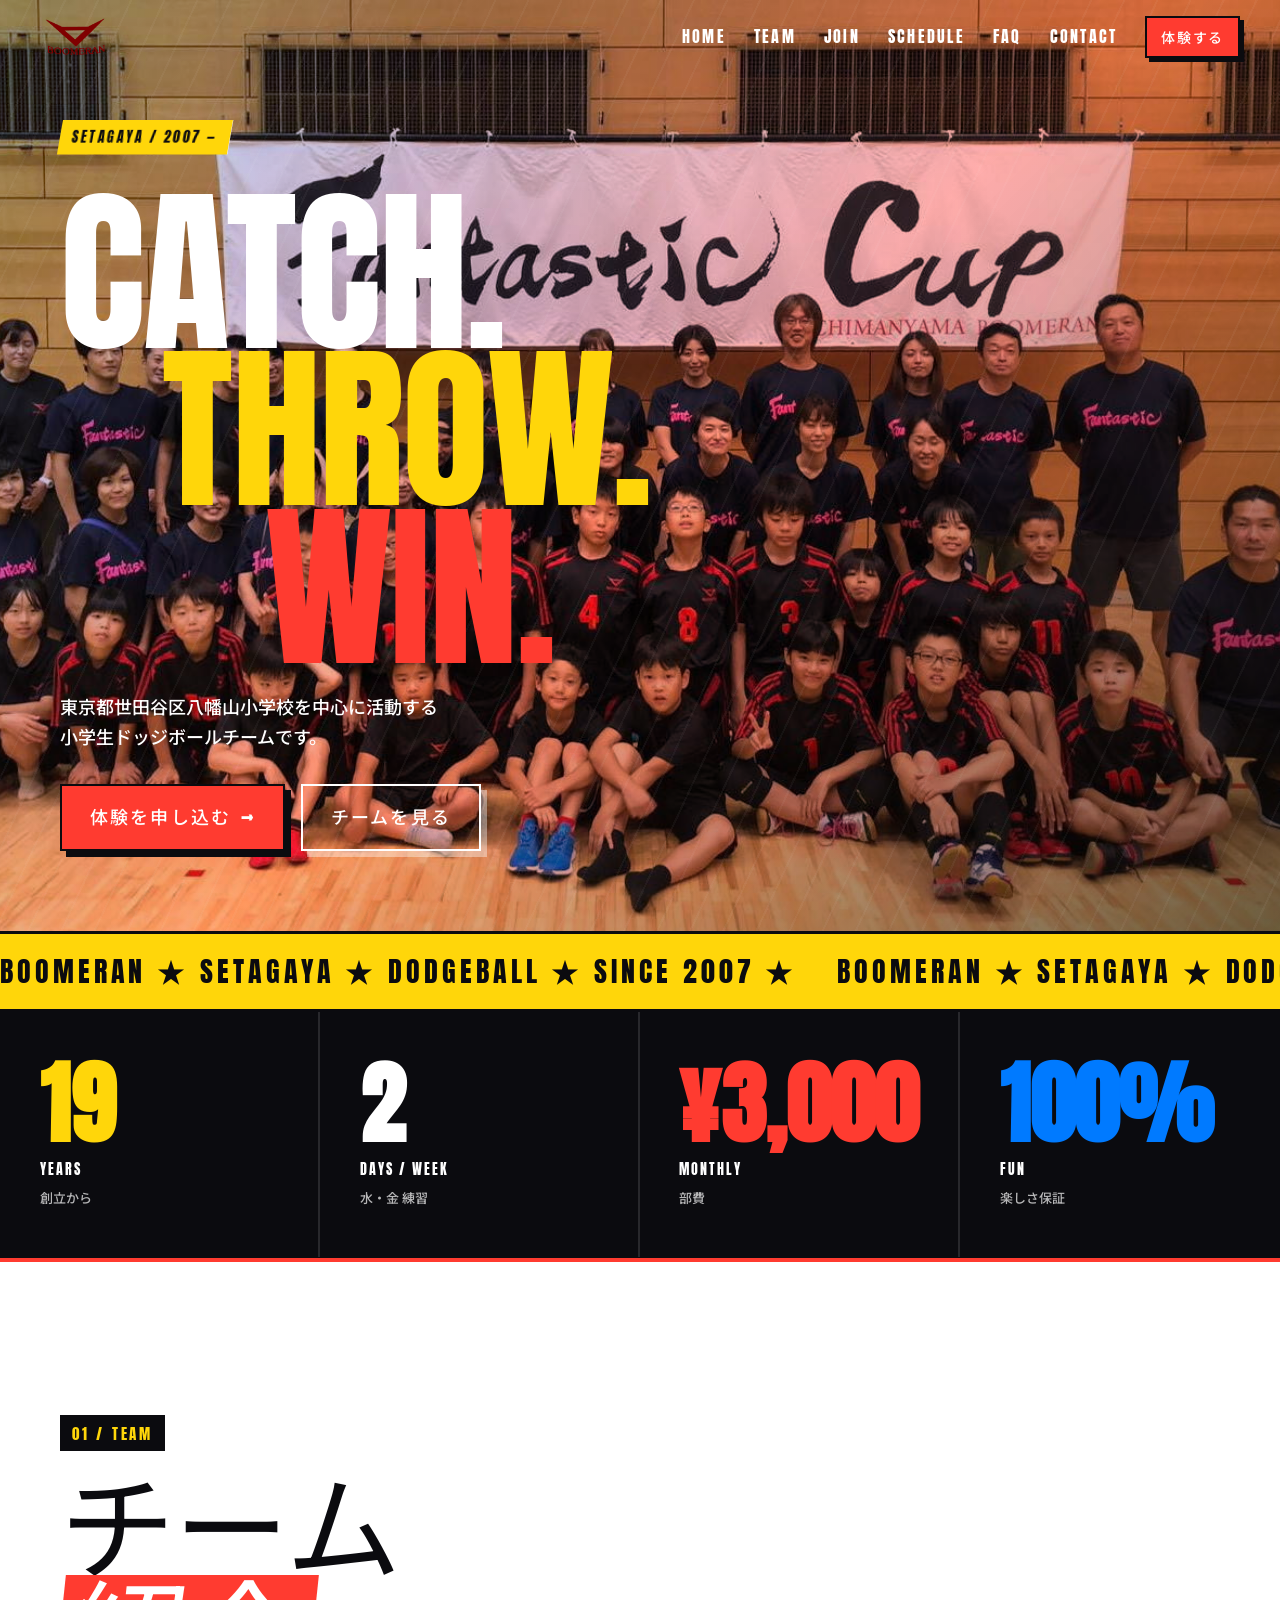
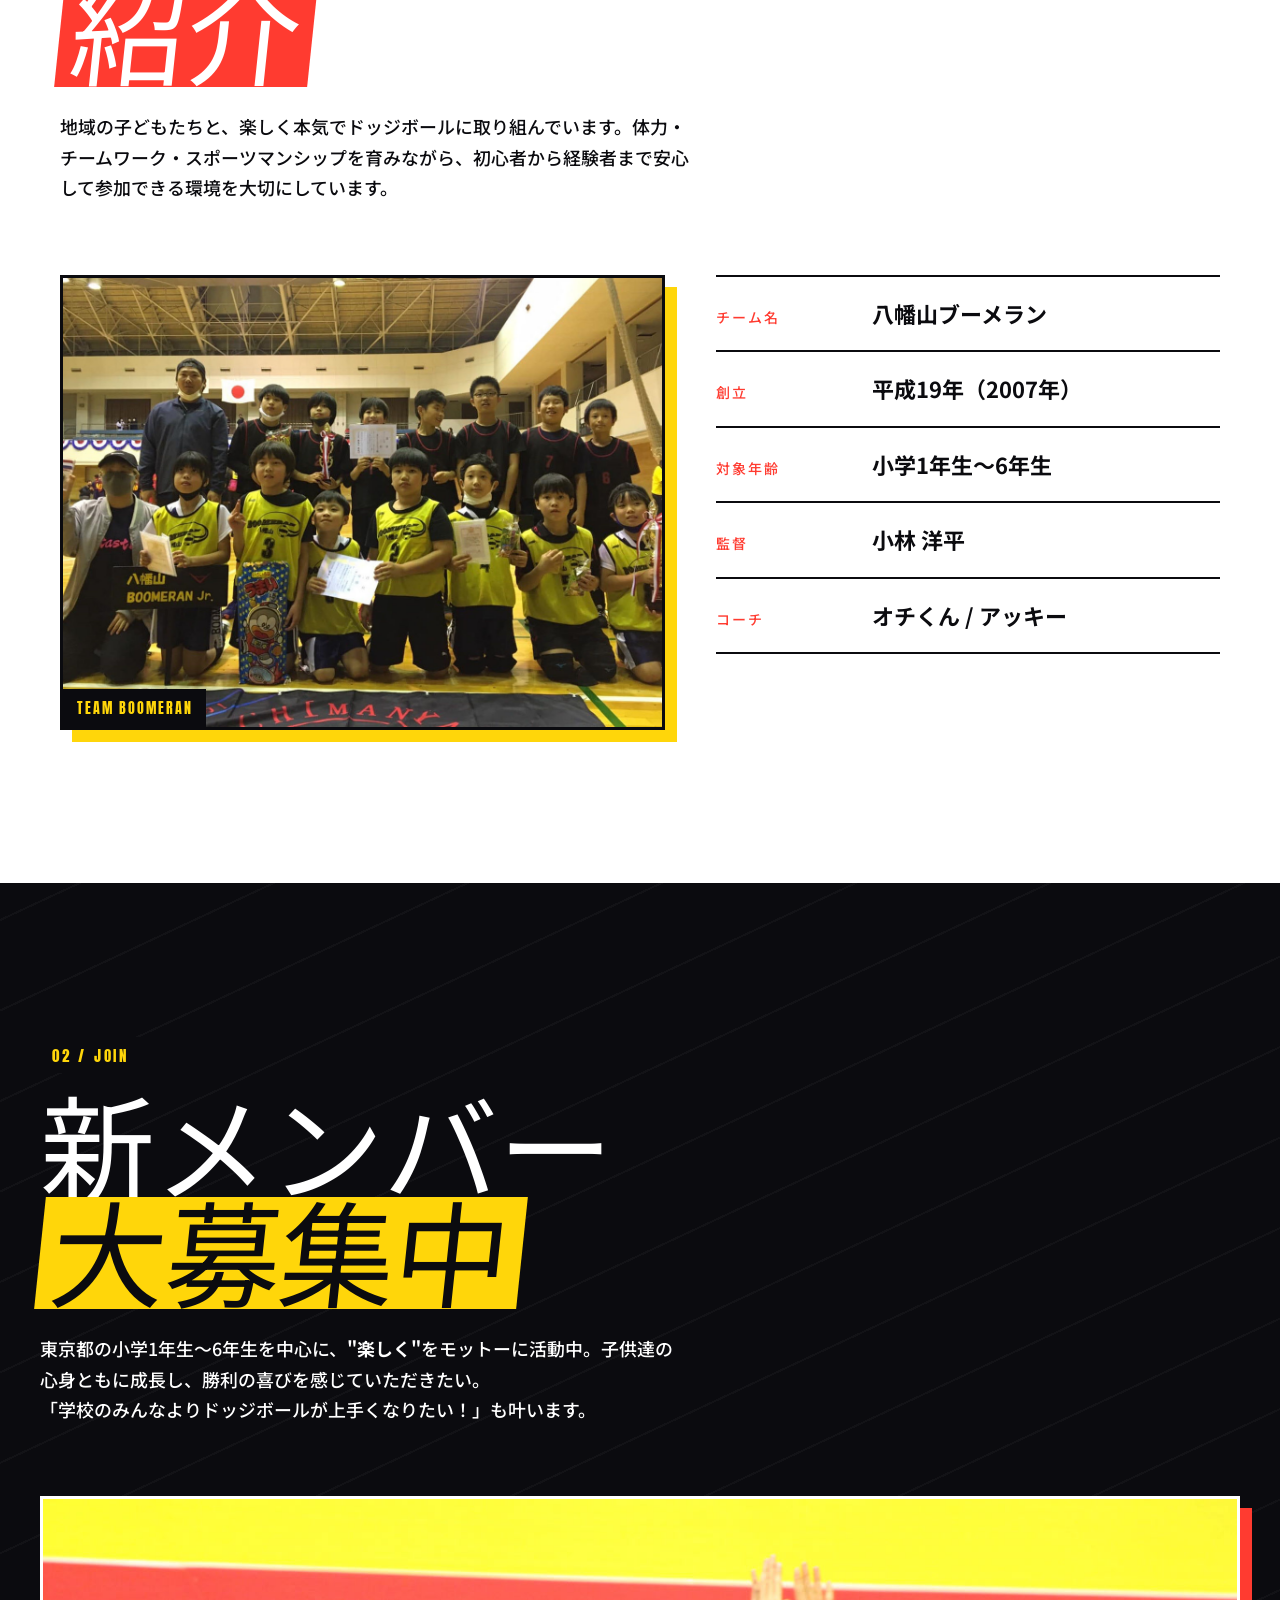
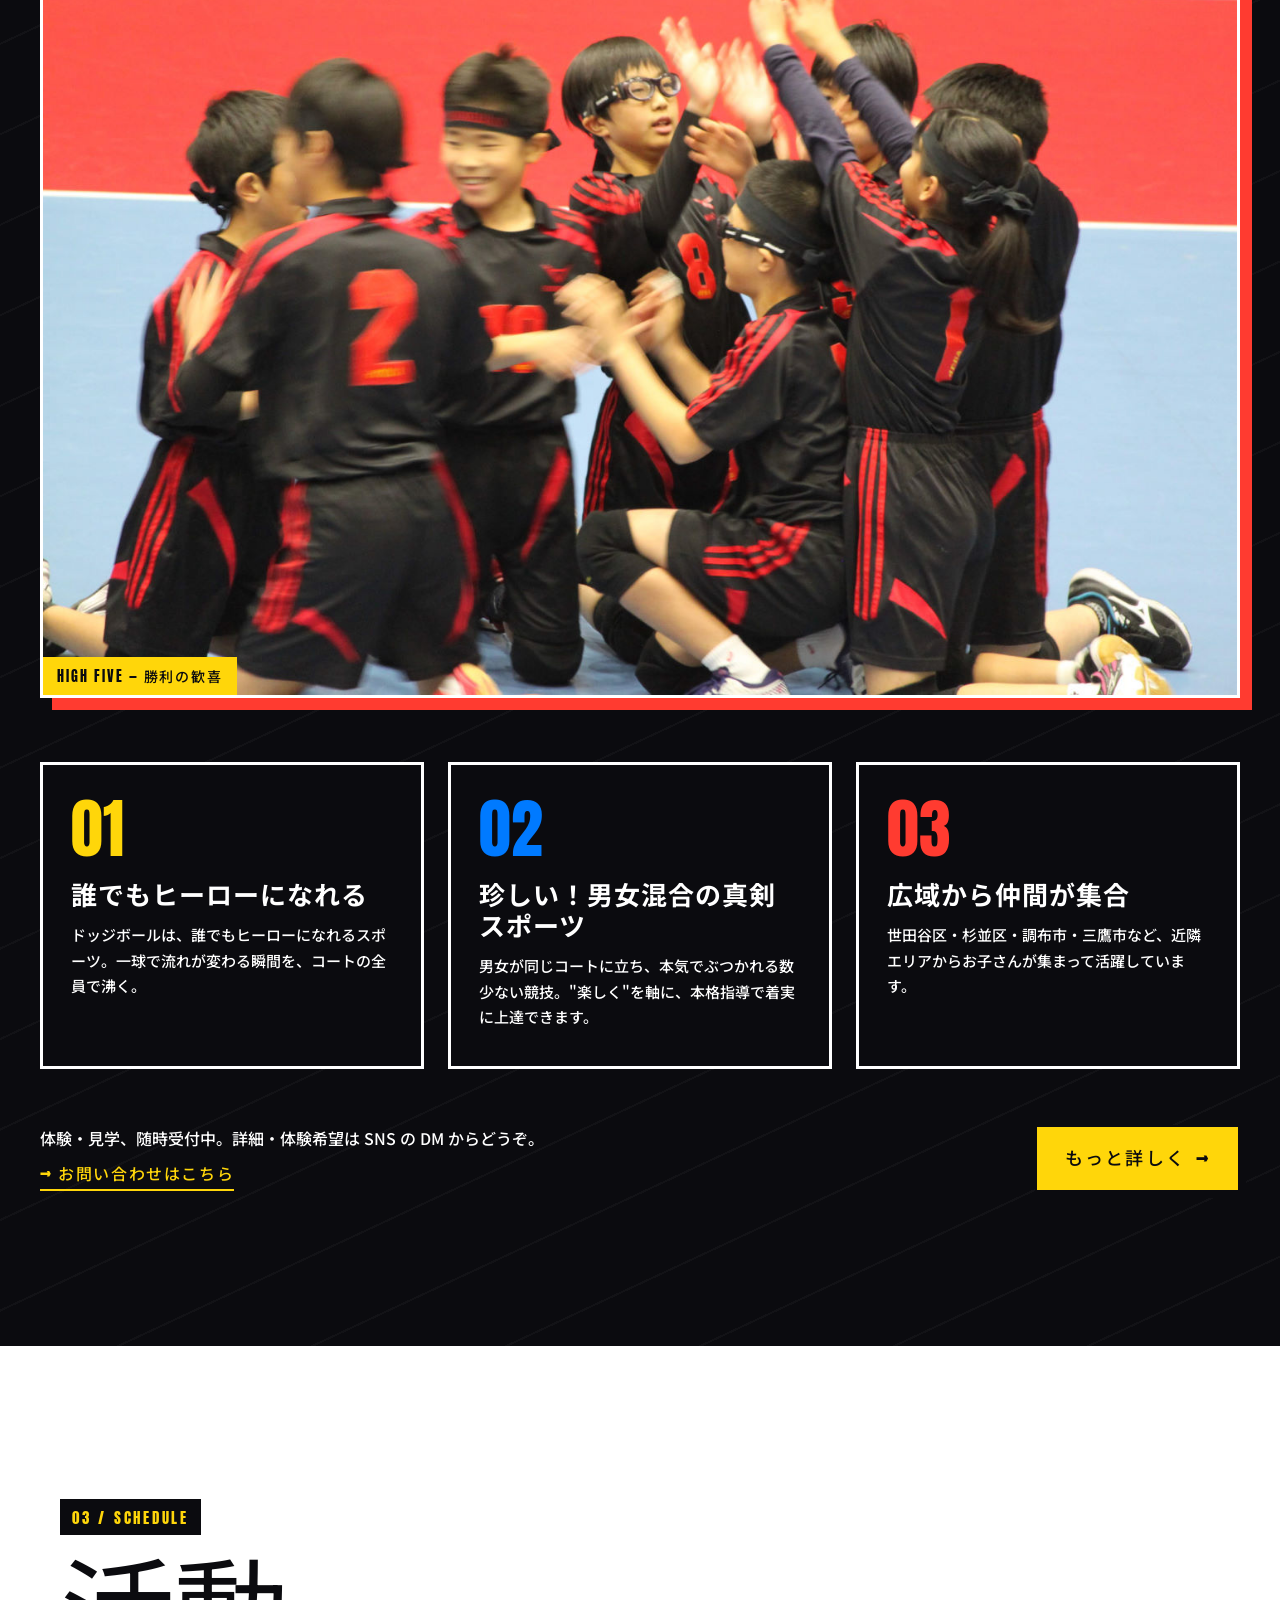
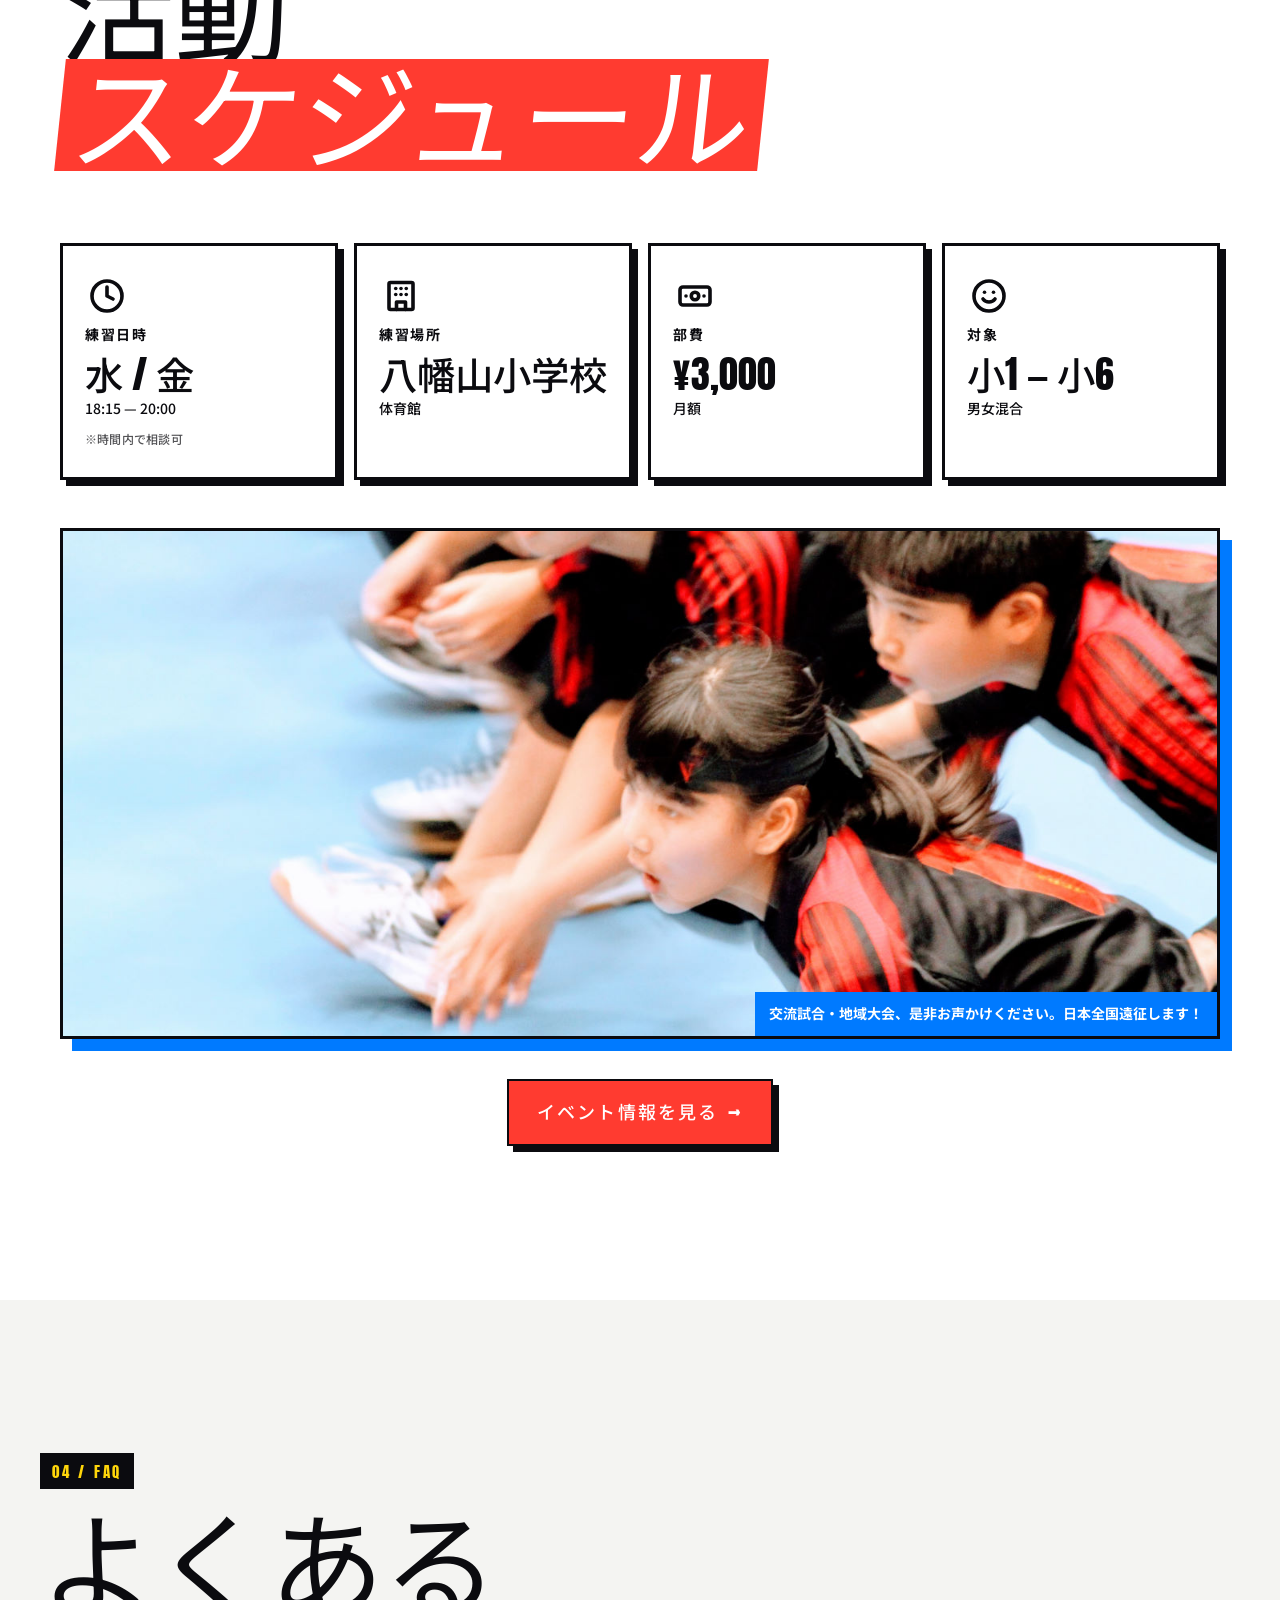
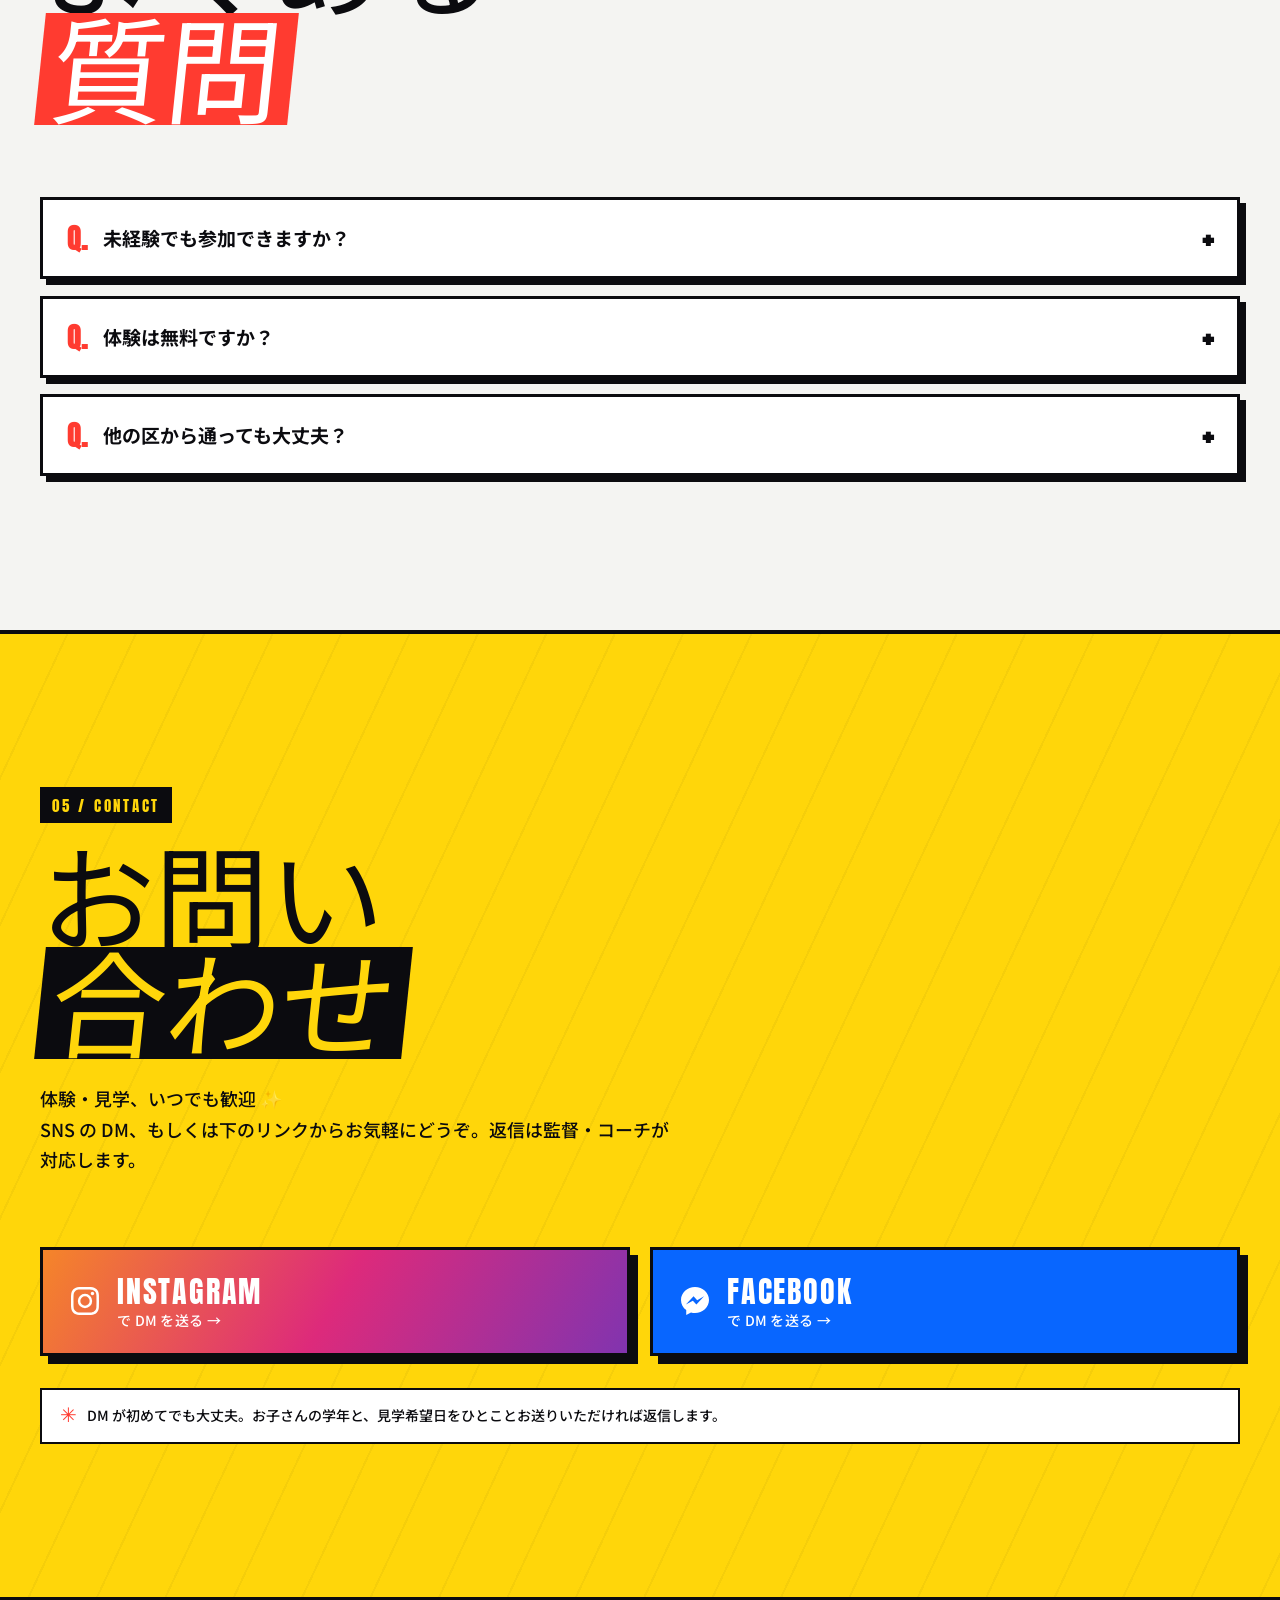
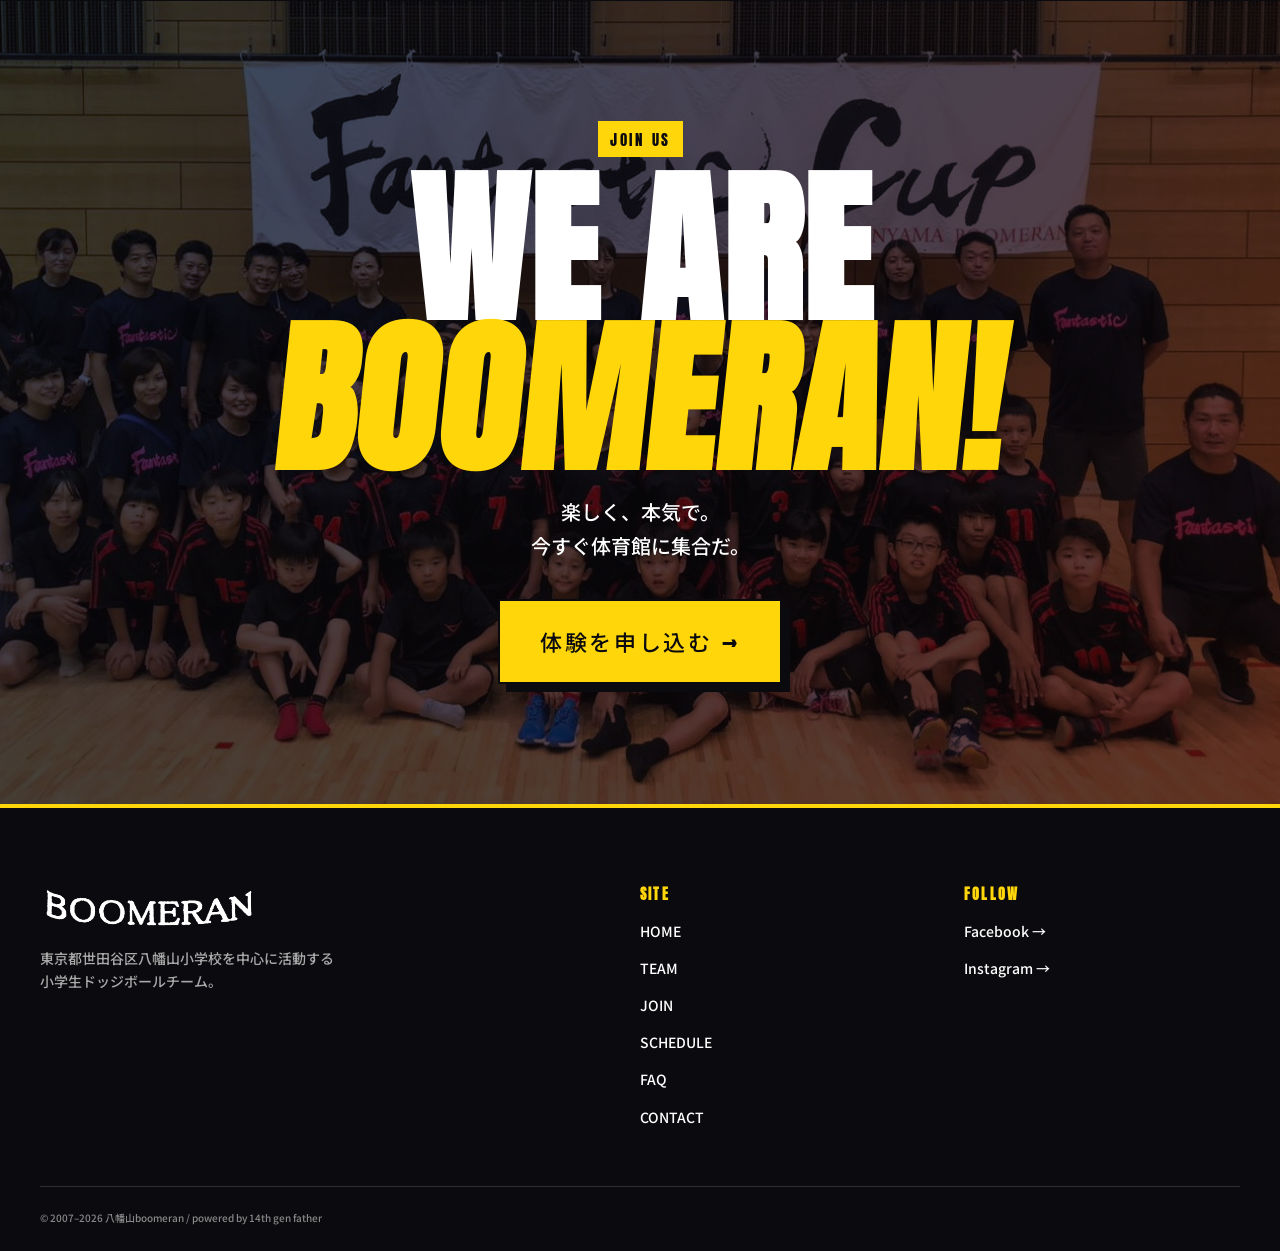
==== commit c16a0ea1: "Schedule アイコンを SVG ピクトグラム (案 B 親しみ) に差替 絵文字 (📅 📍 💰 🎯) を Lucide ベースの線画 SVG に置換: - 練習日時: 時計 (Clock) - " ====
--- a/index.html
+++ b/index.html
@@ -249,26 +249,56 @@
 
 			<div class="schedule-grid">
 				<div class="schedule-card reveal" data-direction="up">
-					<span class="ico" aria-hidden="true">📅</span>
+					<span class="ico" aria-hidden="true">
+						<svg viewBox="0 0 24 24" fill="none" stroke="currentColor" stroke-width="2.4" stroke-linecap="round" stroke-linejoin="round">
+							<circle cx="12" cy="12" r="10"/>
+							<polyline points="12 6 12 12 16 14"/>
+						</svg>
+					</span>
 					<h3>練習日時</h3>
 					<p class="big">水 / 金</p>
 					<p>18:15 — 20:00</p>
 					<p class="note">※時間内で相談可</p>
 				</div>
 				<div class="schedule-card reveal" data-direction="up">
-					<span class="ico" aria-hidden="true">📍</span>
+					<span class="ico" aria-hidden="true">
+						<svg viewBox="0 0 24 24" fill="none" stroke="currentColor" stroke-width="2.4" stroke-linecap="round" stroke-linejoin="round">
+							<rect x="4" y="3" width="16" height="18" rx="1"/>
+							<path d="M9 21v-5h6v5"/>
+							<line x1="8.5" y1="7" x2="8.5" y2="7.01"/>
+							<line x1="12" y1="7" x2="12" y2="7.01"/>
+							<line x1="15.5" y1="7" x2="15.5" y2="7.01"/>
+							<line x1="8.5" y1="11" x2="8.5" y2="11.01"/>
+							<line x1="12" y1="11" x2="12" y2="11.01"/>
+							<line x1="15.5" y1="11" x2="15.5" y2="11.01"/>
+						</svg>
+					</span>
 					<h3>練習場所</h3>
 					<p class="big">八幡山小学校</p>
 					<p>体育館</p>
 				</div>
 				<div class="schedule-card reveal" data-direction="up">
-					<span class="ico" aria-hidden="true">💰</span>
+					<span class="ico" aria-hidden="true">
+						<svg viewBox="0 0 24 24" fill="none" stroke="currentColor" stroke-width="2.4" stroke-linecap="round" stroke-linejoin="round">
+							<rect x="2" y="6" width="20" height="12" rx="2"/>
+							<circle cx="12" cy="12" r="2.5"/>
+							<line x1="6" y1="12" x2="6.01" y2="12"/>
+							<line x1="18" y1="12" x2="18.01" y2="12"/>
+						</svg>
+					</span>
 					<h3>部費</h3>
 					<p class="big">¥3,000</p>
 					<p>月額</p>
 				</div>
 				<div class="schedule-card reveal" data-direction="up">
-					<span class="ico" aria-hidden="true">🎯</span>
+					<span class="ico" aria-hidden="true">
+						<svg viewBox="0 0 24 24" fill="none" stroke="currentColor" stroke-width="2.4" stroke-linecap="round" stroke-linejoin="round">
+							<circle cx="12" cy="12" r="10"/>
+							<path d="M8 14s1.5 2 4 2 4-2 4-2"/>
+							<line x1="9" y1="9.5" x2="9.01" y2="9.5"/>
+							<line x1="15" y1="9.5" x2="15.01" y2="9.5"/>
+						</svg>
+					</span>
 					<h3>対象</h3>
 					<p class="big">小1 — 小6</p>
 					<p>男女混合</p>
--- a/style.css
+++ b/style.css
@@ -617,7 +617,19 @@
 .schedule-card:nth-child(2):hover { background: var(--blue);   color: var(--paper); }
 .schedule-card:nth-child(3):hover { background: var(--yellow); color: var(--ink); }
 .schedule-card:nth-child(4):hover { background: var(--ink);    color: var(--paper); }
-.schedule-card .ico { font-size: 36px; display: block; margin-bottom: 10px; }
+.schedule-card .ico {
+	display: inline-flex;
+	align-items: center;
+	justify-content: center;
+	width: 44px;
+	height: 44px;
+	margin-bottom: 10px;
+}
+.schedule-card .ico svg {
+	display: block;
+	width: 36px;
+	height: 36px;
+}
 .schedule-card h3 { font-family: var(--font-display); letter-spacing: 0.12em; font-size: 14px; margin-bottom: 12px; }
 .schedule-card .big { font-family: var(--font-display); font-size: clamp(28px, 3vw, 40px); line-height: 1; margin: 0 0 4px; }
 .schedule-card p { margin: 0; font-size: 14px; }
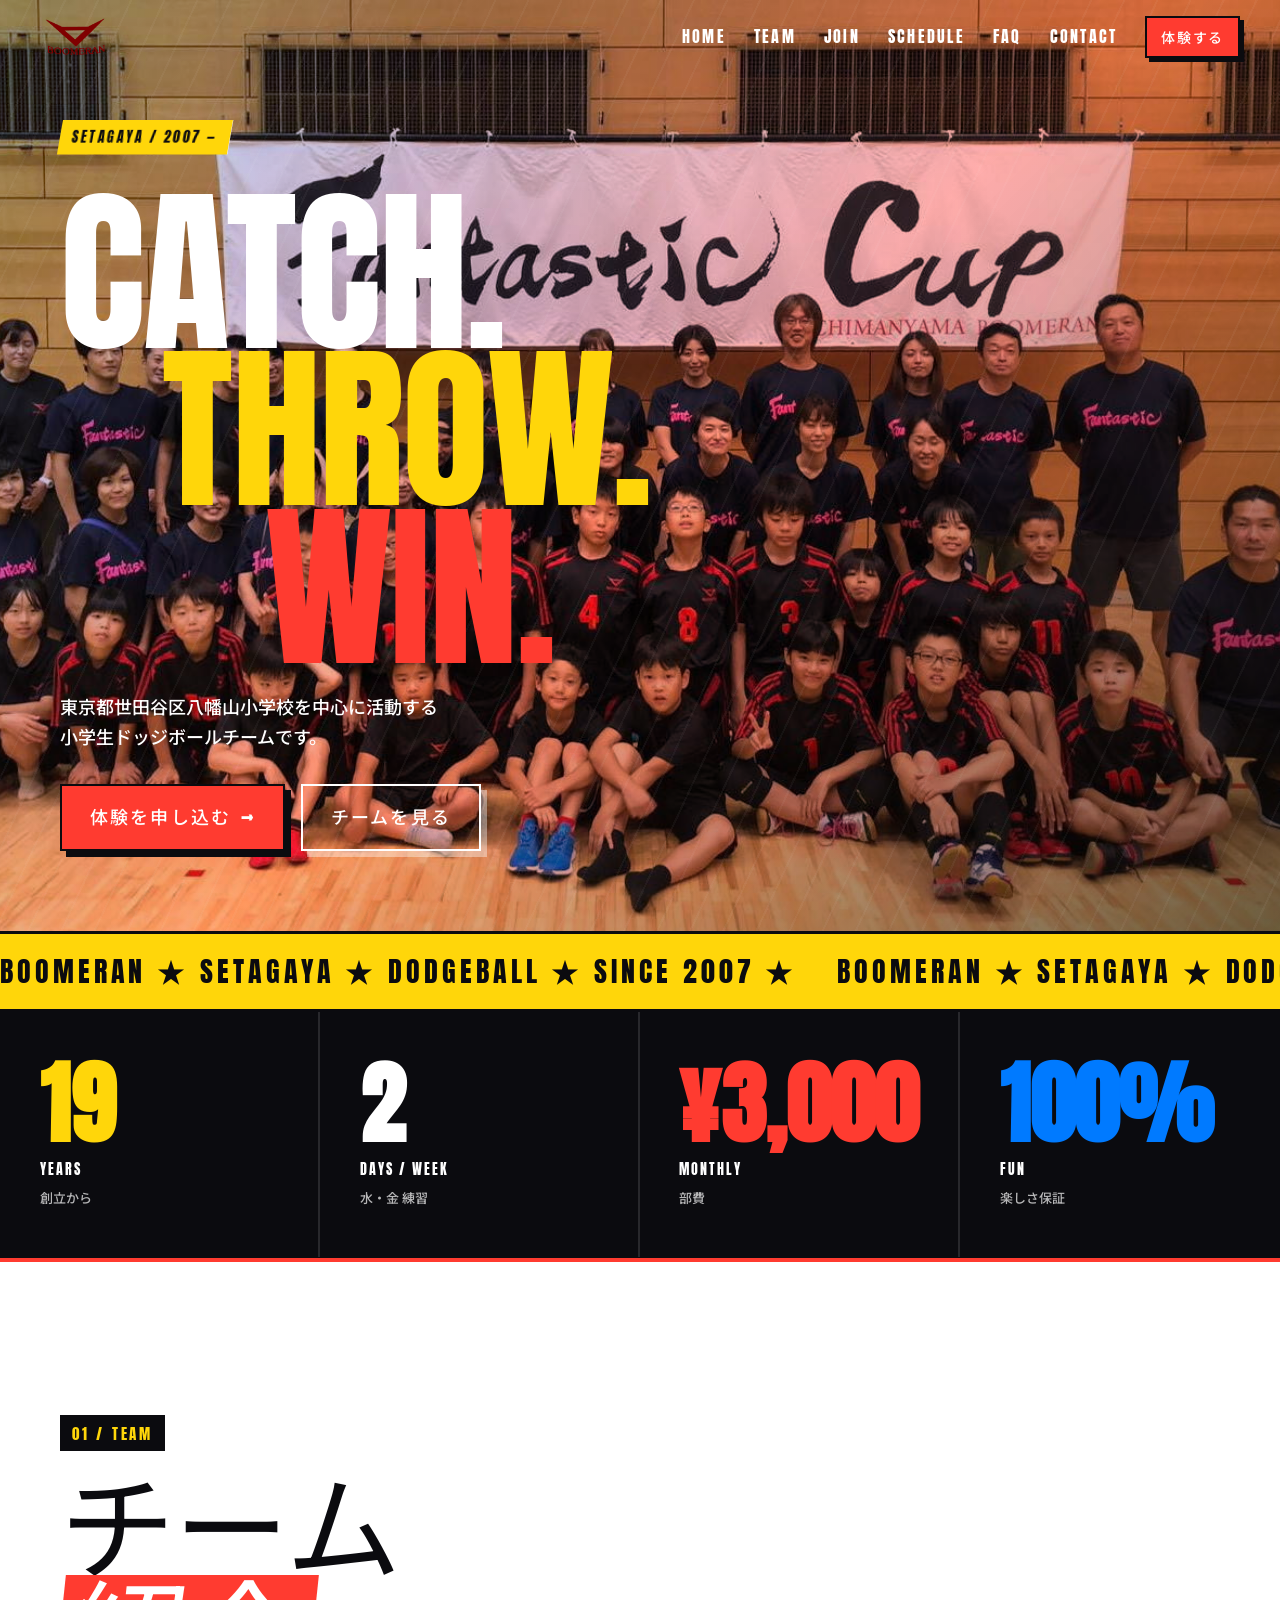
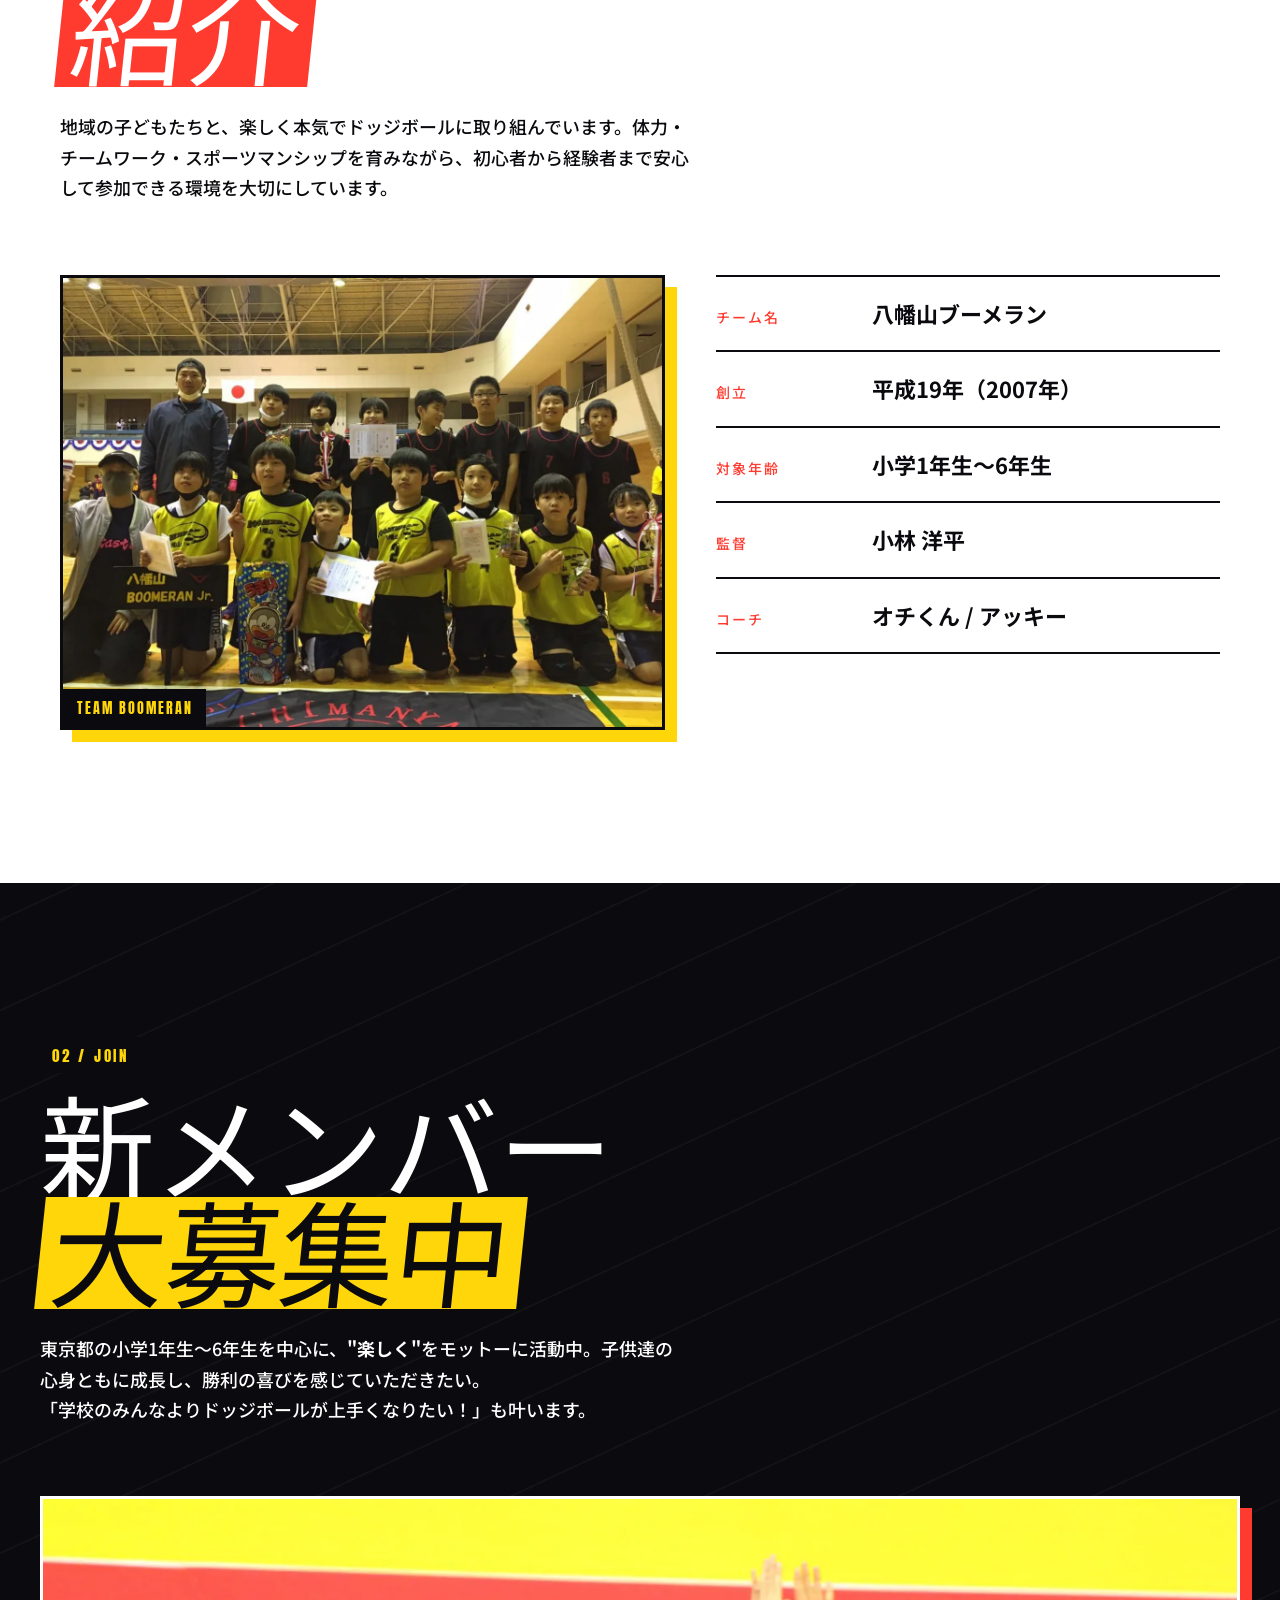
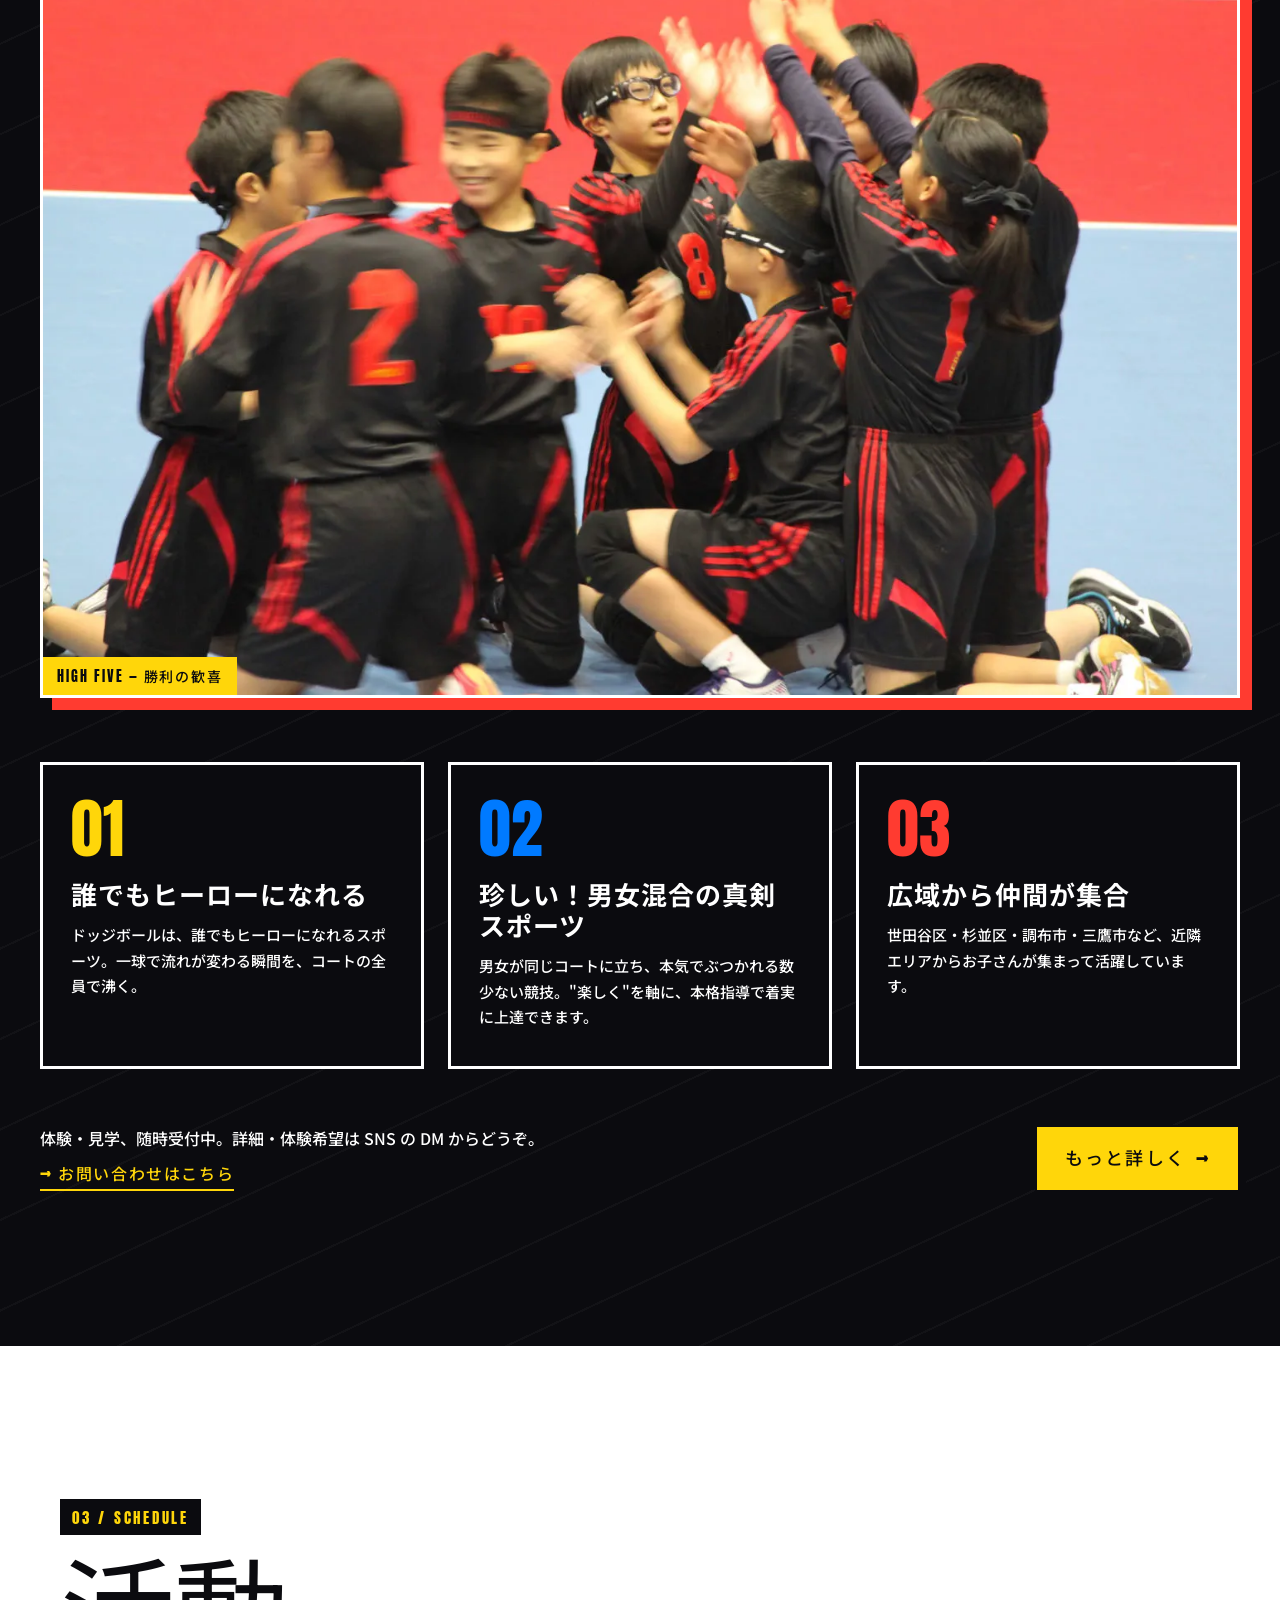
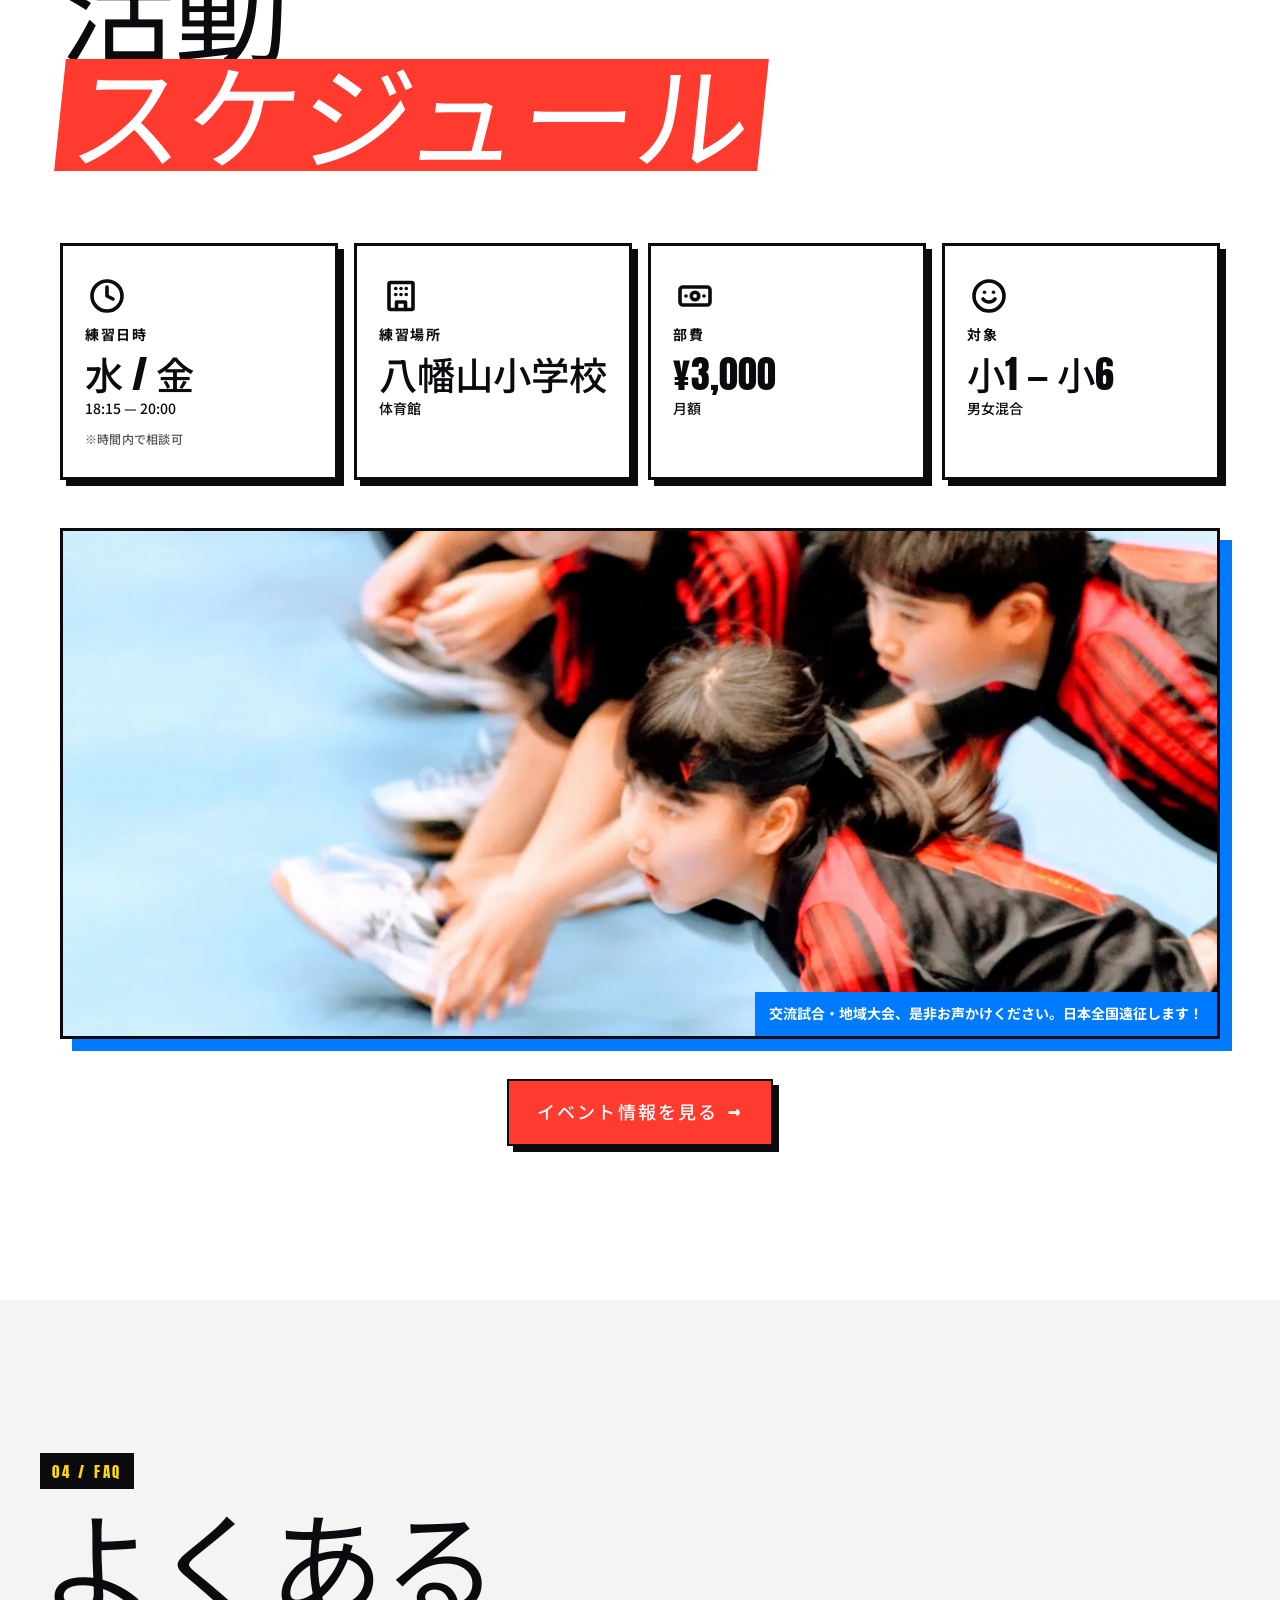
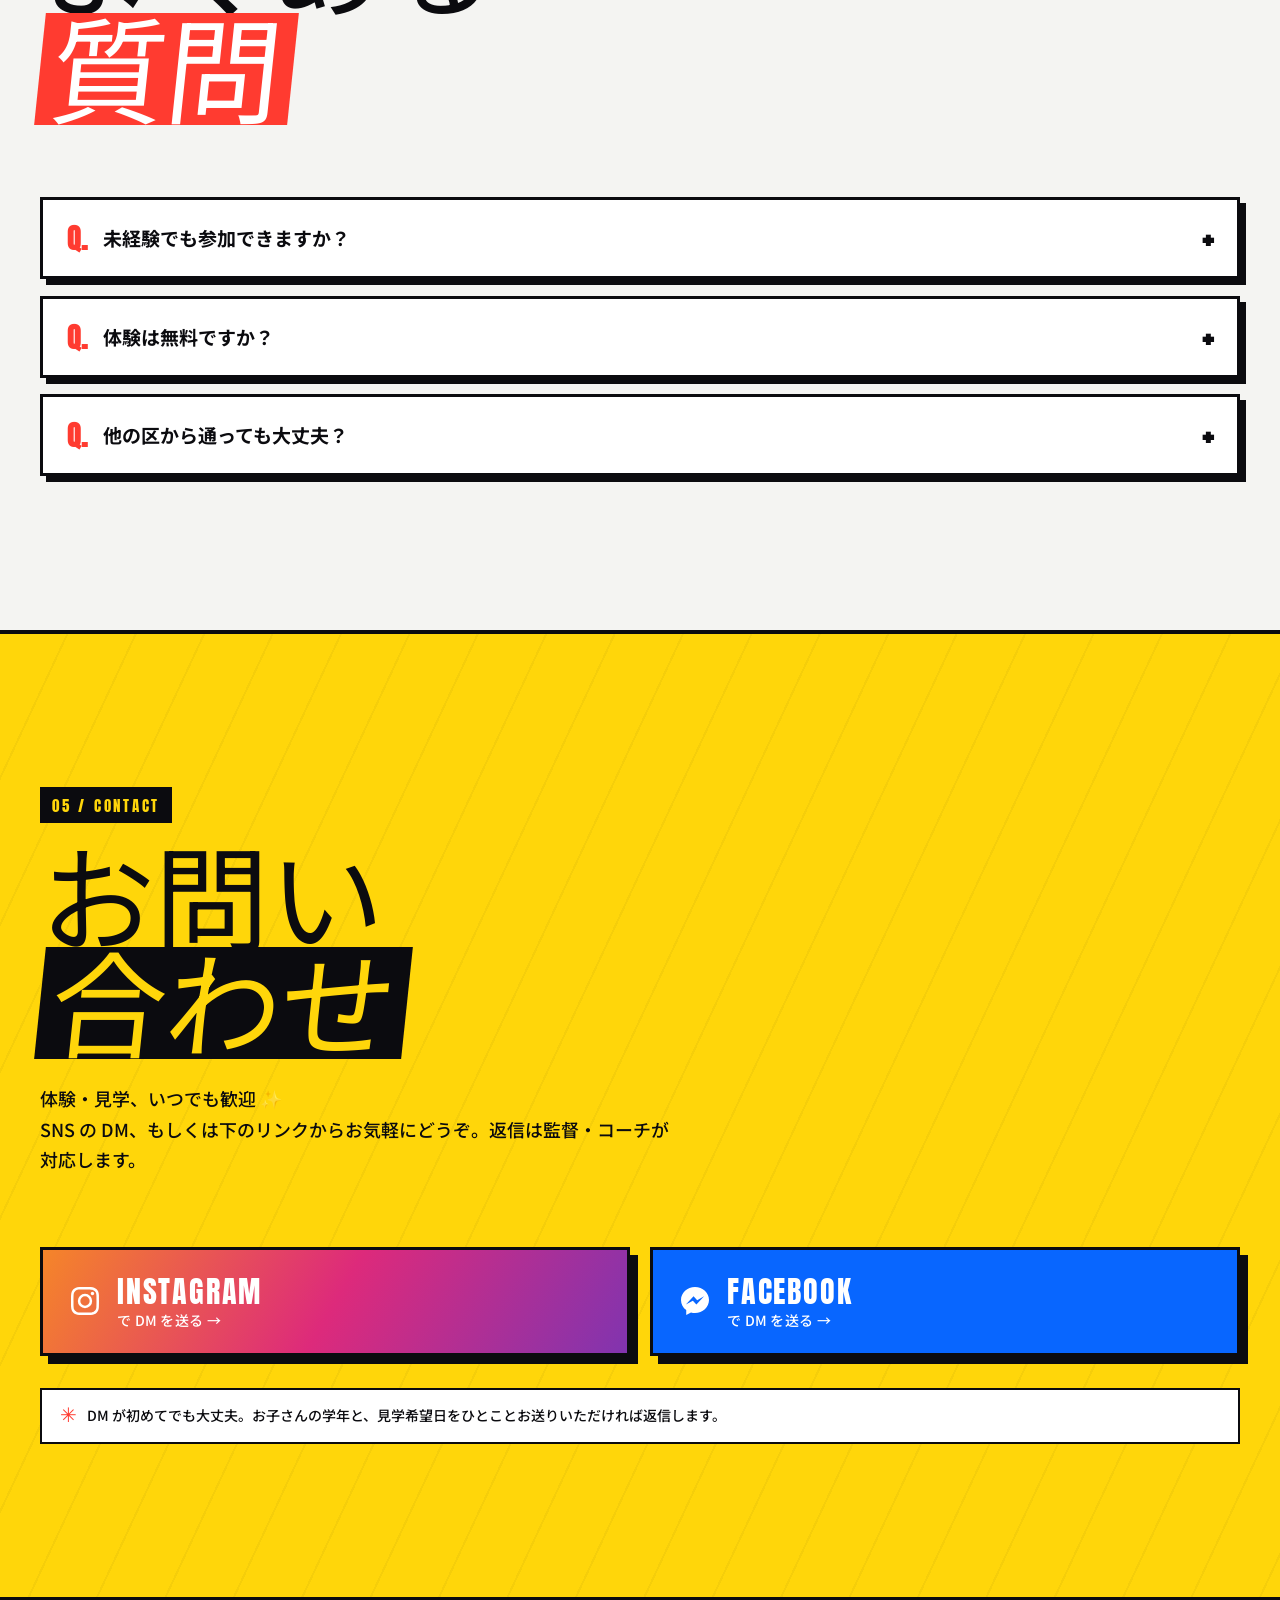
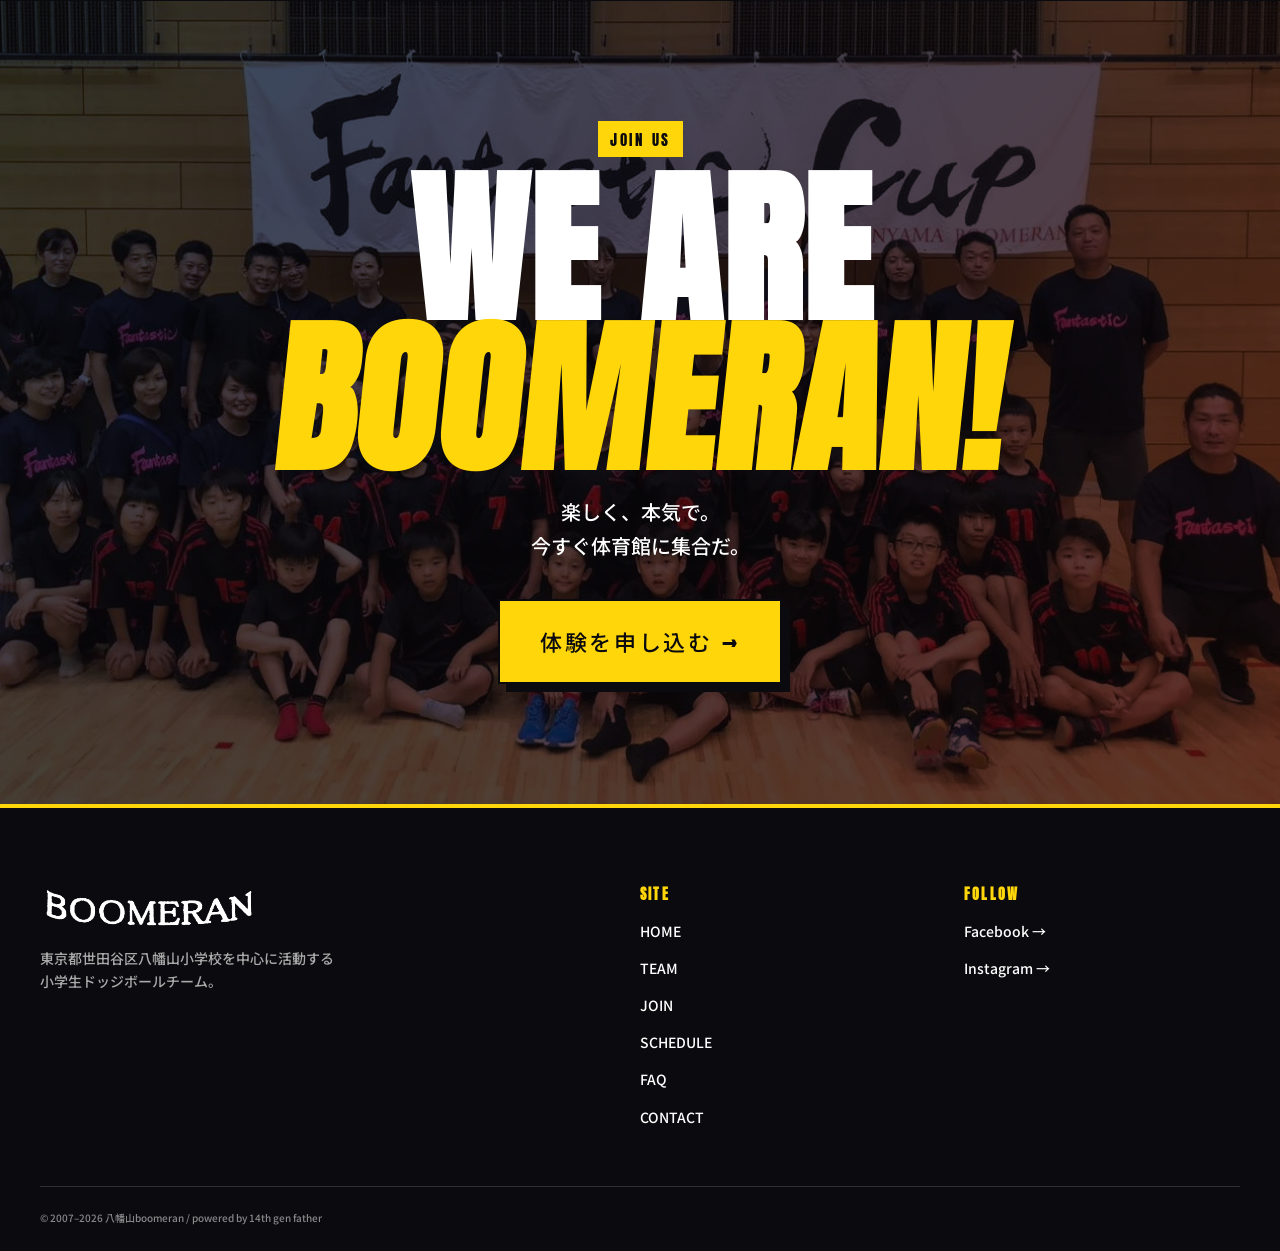
==== commit 41abf87d: "PSI 最適化: フォント削減 + 画像 WebP 化 フォント: - Bebas Neue 削除 (Anton 単独で代用、フォールバックは Noto Sans JP) - Noto Sans JP" ====
--- a/index.html
+++ b/index.html
@@ -25,7 +25,7 @@
 	<!-- Fonts (Google Fonts) -->
 	<link rel="preconnect" href="https://fonts.googleapis.com">
 	<link rel="preconnect" href="https://fonts.gstatic.com" crossorigin>
-	<link rel="stylesheet" href="https://fonts.googleapis.com/css2?family=Anton&family=Bebas+Neue&family=Noto+Sans+JP:wght@500;700;900&display=swap">
+	<link rel="stylesheet" href="https://fonts.googleapis.com/css2?family=Anton&family=Noto+Sans+JP:wght@500;700&display=swap">
 
 	<!-- Stylesheet -->
 	<link rel="stylesheet" href="style.css">
@@ -186,7 +186,10 @@
 
 			<div class="team-grid">
 				<figure class="team-photo reveal" data-direction="left">
-					<img src="images/team.jpg" alt="八幡山ブーメランのチーム集合写真" loading="lazy" width="800" height="600">
+					<picture>
+						<source srcset="images/team.webp" type="image/webp">
+						<img src="images/team.jpg" alt="八幡山ブーメランのチーム集合写真" loading="lazy" width="800" height="600">
+					</picture>
 					<figcaption>TEAM BOOMERAN</figcaption>
 				</figure>
 
@@ -212,7 +215,10 @@
 			</div>
 
 			<figure class="join-photo reveal" data-direction="up">
-				<img src="images/join.jpg" alt="試合後にハイタッチして喜び合うチームメンバー" loading="lazy" width="1440" height="960">
+				<picture>
+					<source srcset="images/join.webp" type="image/webp">
+					<img src="images/join.jpg" alt="試合後にハイタッチして喜び合うチームメンバー" loading="lazy" width="1440" height="960">
+				</picture>
 				<figcaption>HIGH FIVE — 勝利の歓喜</figcaption>
 			</figure>
 
@@ -306,7 +312,10 @@
 			</div>
 
 			<figure class="schedule-photo reveal">
-				<img src="images/event.jpg" alt="練習・大会の様子" loading="lazy" width="1200" height="600">
+				<picture>
+					<source srcset="images/event.webp" type="image/webp">
+					<img src="images/event.jpg" alt="練習・大会の様子" loading="lazy" width="1200" height="600">
+				</picture>
 				<figcaption>交流試合・地域大会、是非お声かけください。日本全国遠征します！</figcaption>
 			</figure>
 
@@ -399,7 +408,10 @@
 		<!-- ===== Final CTA ===== -->
 		<section class="final-cta" aria-label="参加CTA">
 			<div class="final-cta-bg" aria-hidden="true">
-				<img src="images/all.jpg" alt="" loading="lazy" width="1600" height="900">
+				<picture>
+					<source srcset="images/all.webp" type="image/webp">
+					<img src="images/all.jpg" alt="" loading="lazy" width="1600" height="900">
+				</picture>
 			</div>
 			<div class="final-cta-inner reveal">
 				<p class="kicker kicker-light">JOIN US</p>
--- a/style.css
+++ b/style.css
@@ -13,7 +13,7 @@
 	--soft:   #F4F4F2;     /* 明るいオフホワイト */
 	--line:   rgba(11, 11, 15, 0.12);
 
-	--font-display: 'Anton', 'Bebas Neue', 'Noto Sans JP', sans-serif;
+	--font-display: 'Anton', 'Noto Sans JP', sans-serif;
 	--font-body:    'Noto Sans JP', 'Helvetica Neue', Arial, sans-serif;
 	--font-mono:    ui-monospace, 'SF Mono', Menlo, monospace;
 
@@ -40,6 +40,7 @@
 	max-width: 100vw;
 }
 img, video { max-width: 100%; height: auto; display: block; }
+picture { display: contents; }
 a { color: inherit; text-decoration: none; }
 button { border: 0; background: none; cursor: pointer; font: inherit; color: inherit; }
 ul { list-style: none; padding: 0; margin: 0; }
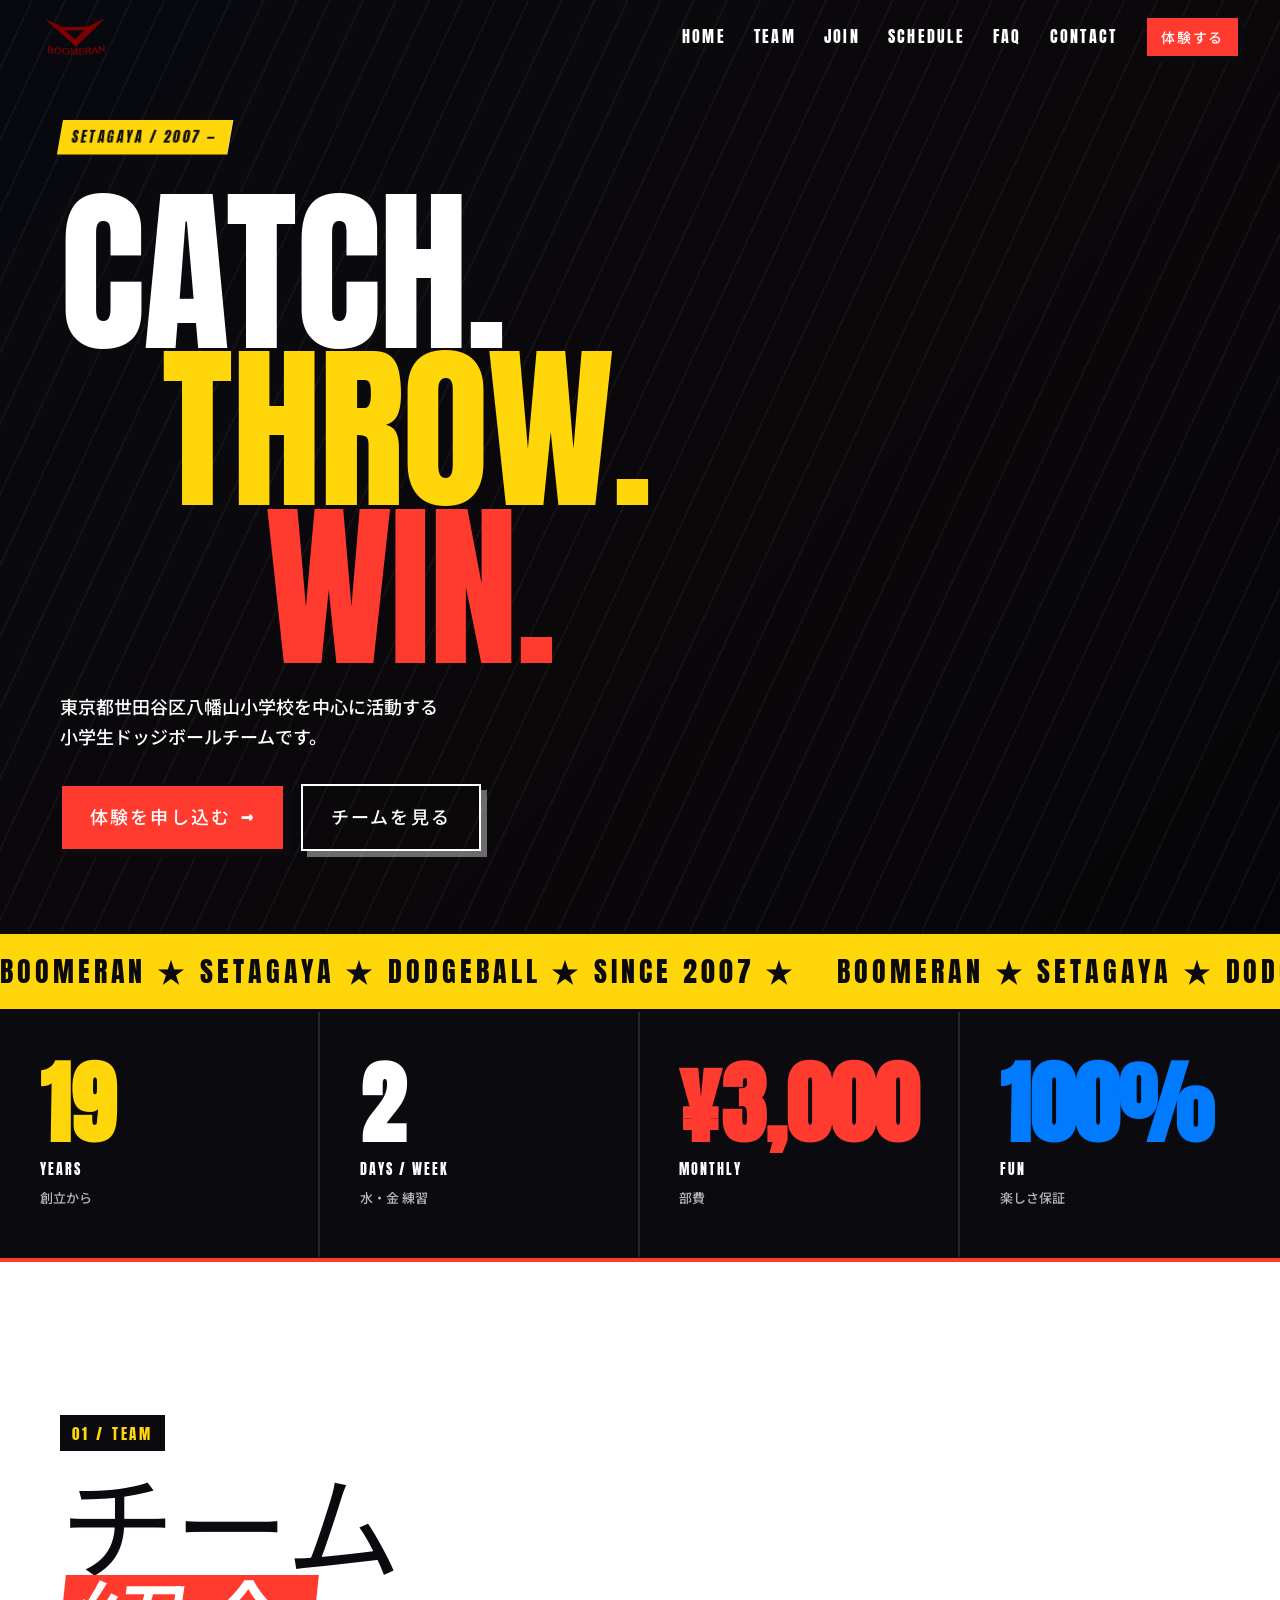
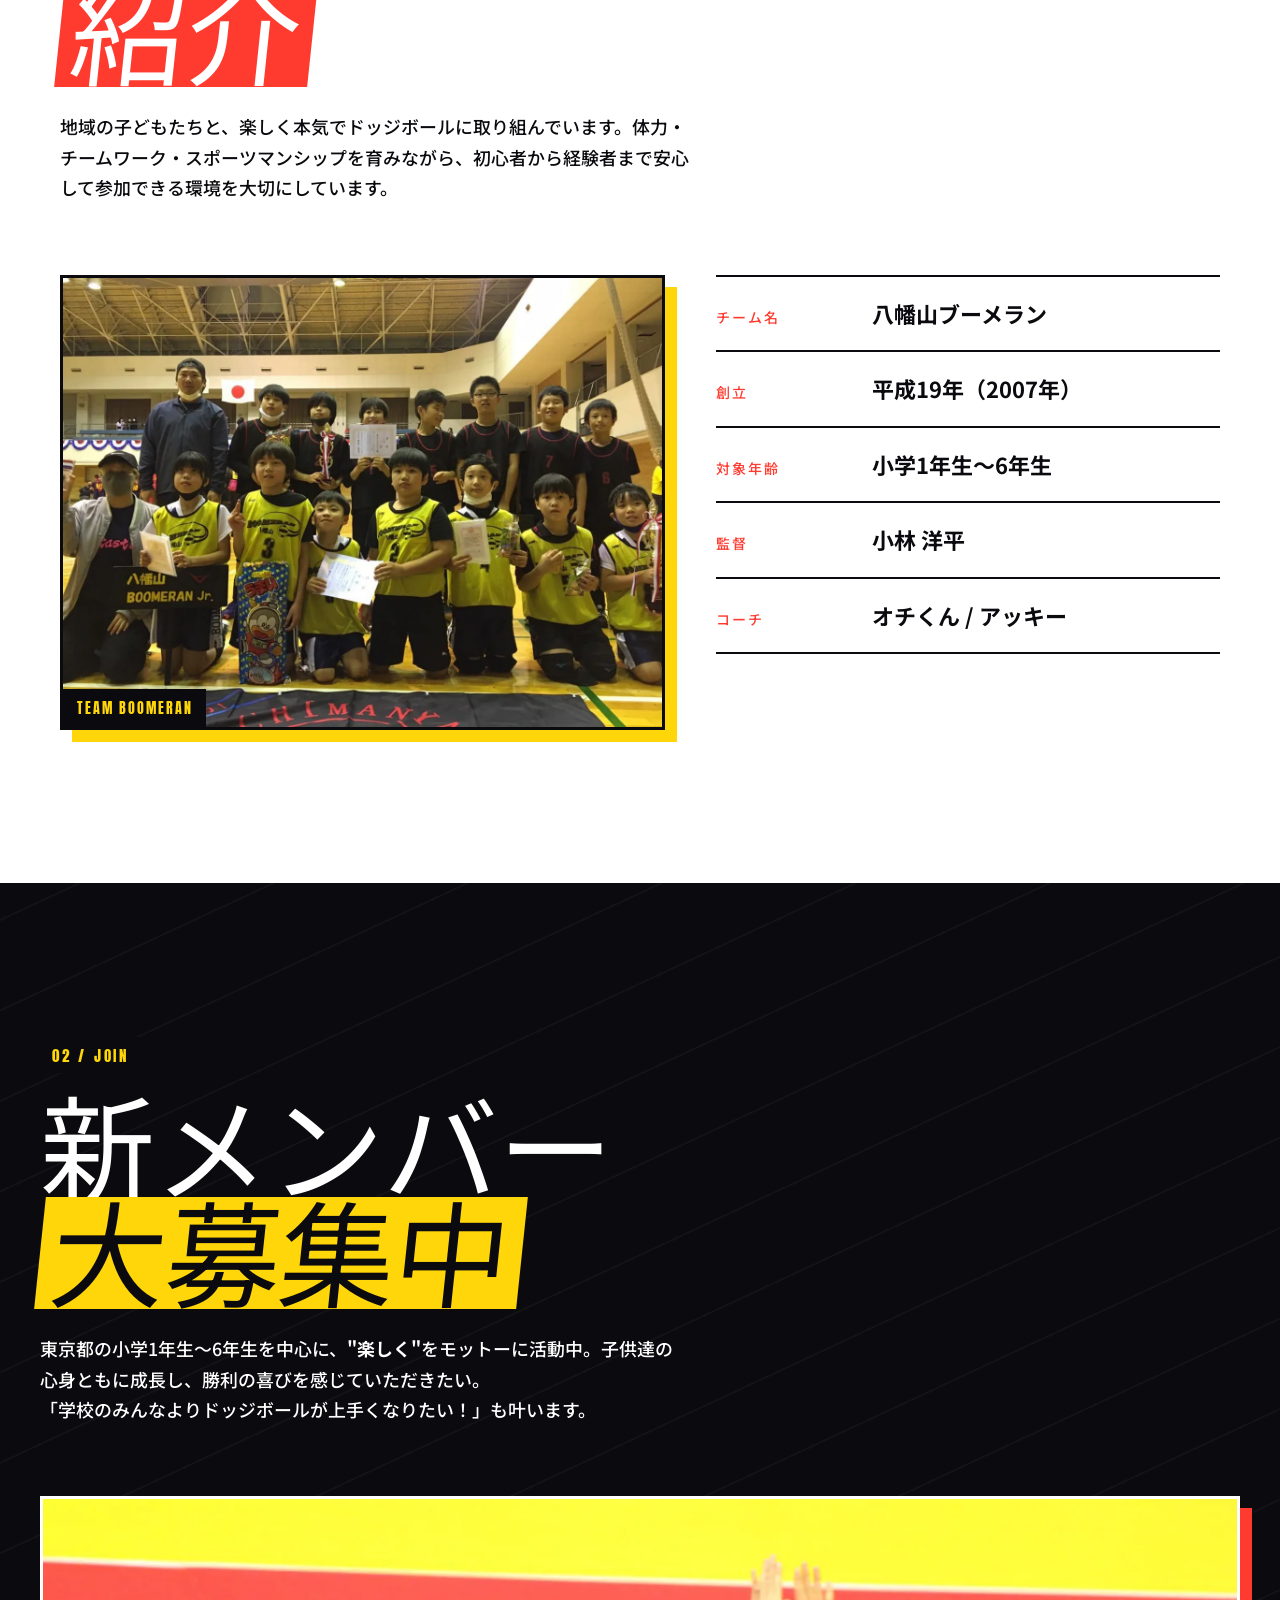
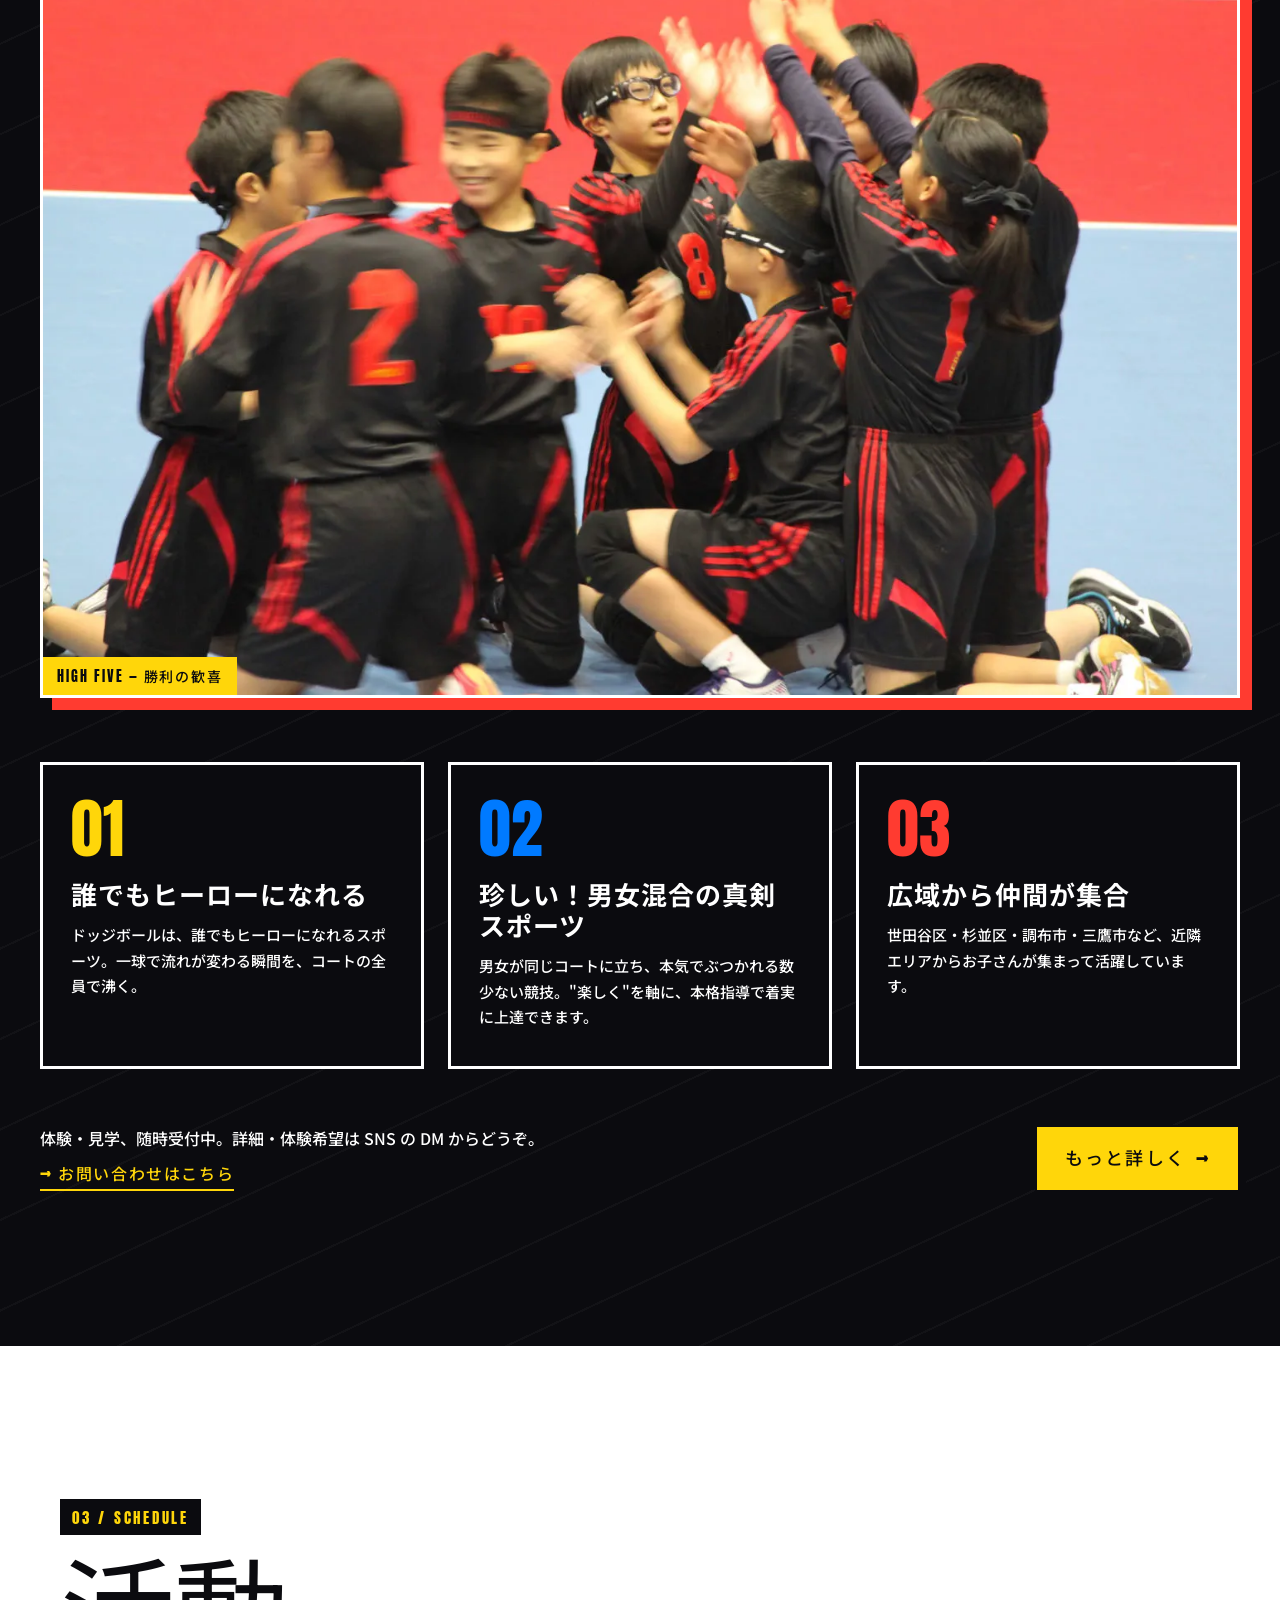
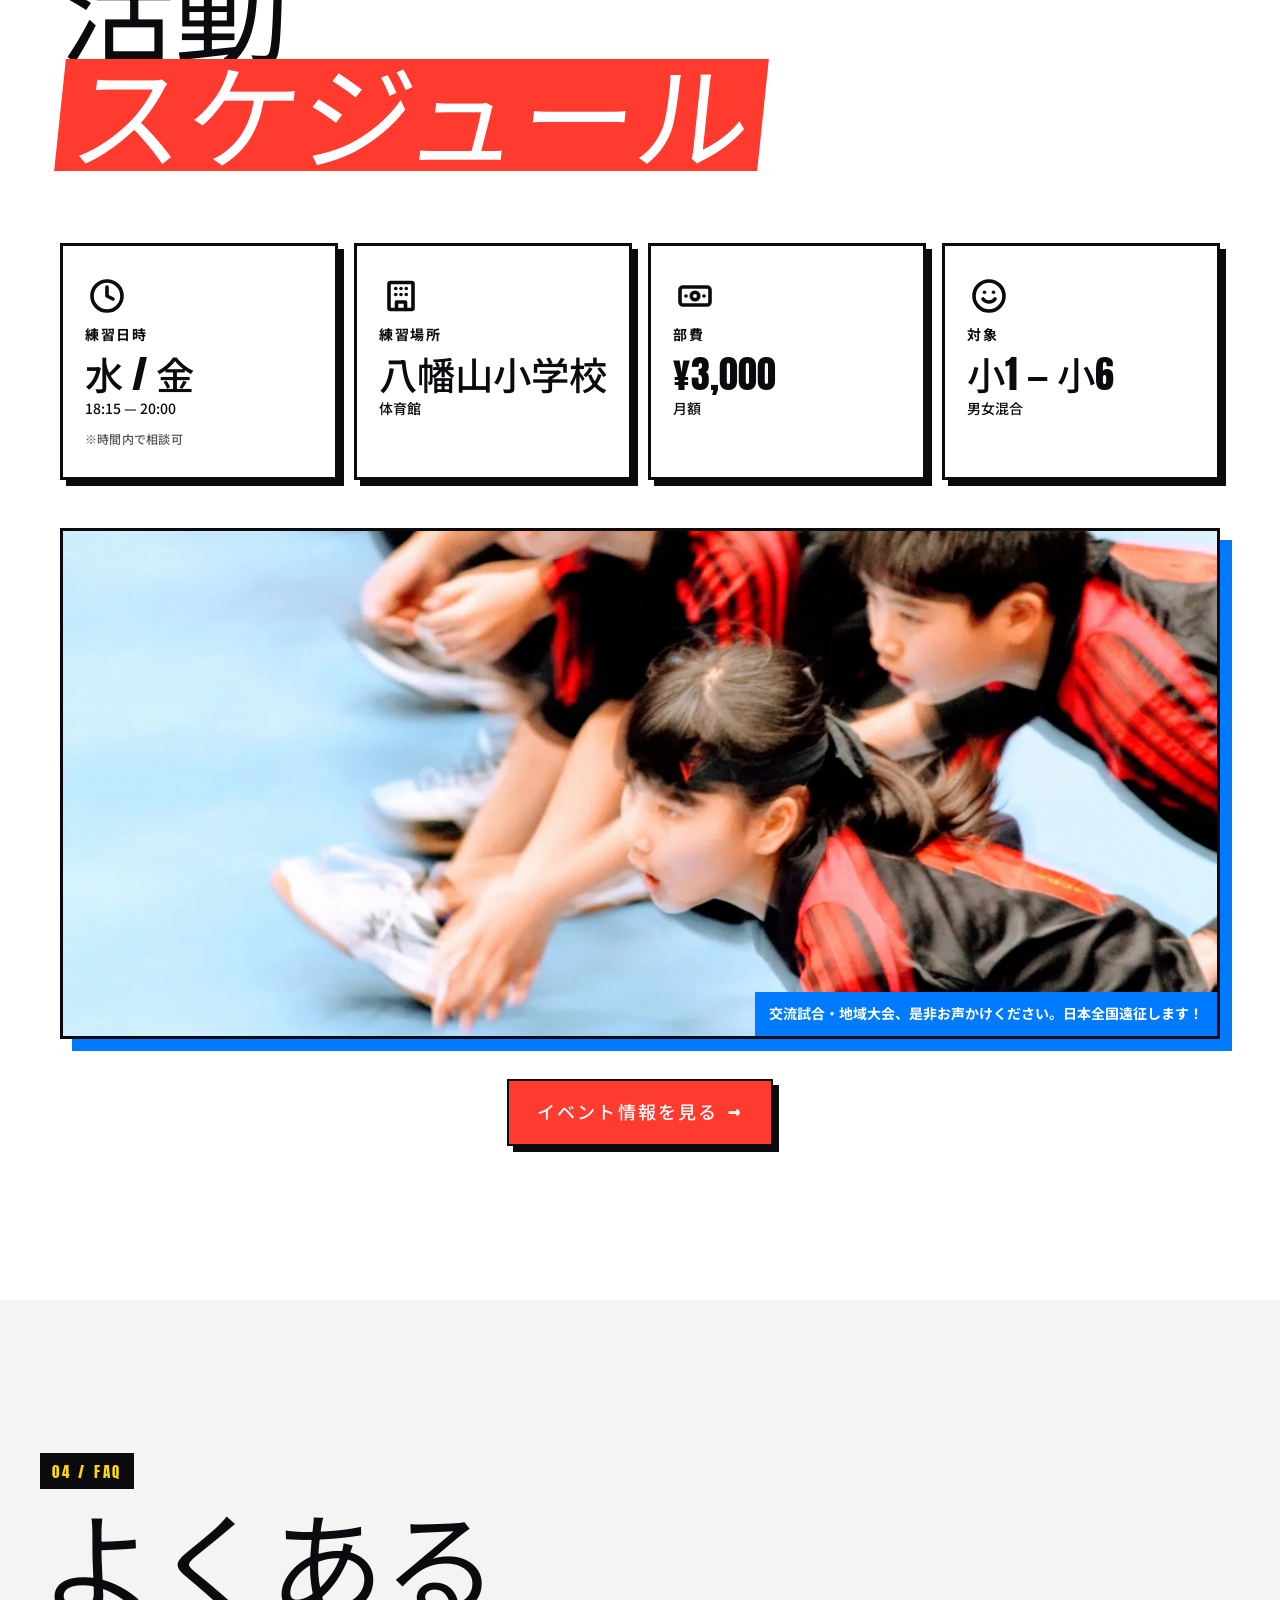
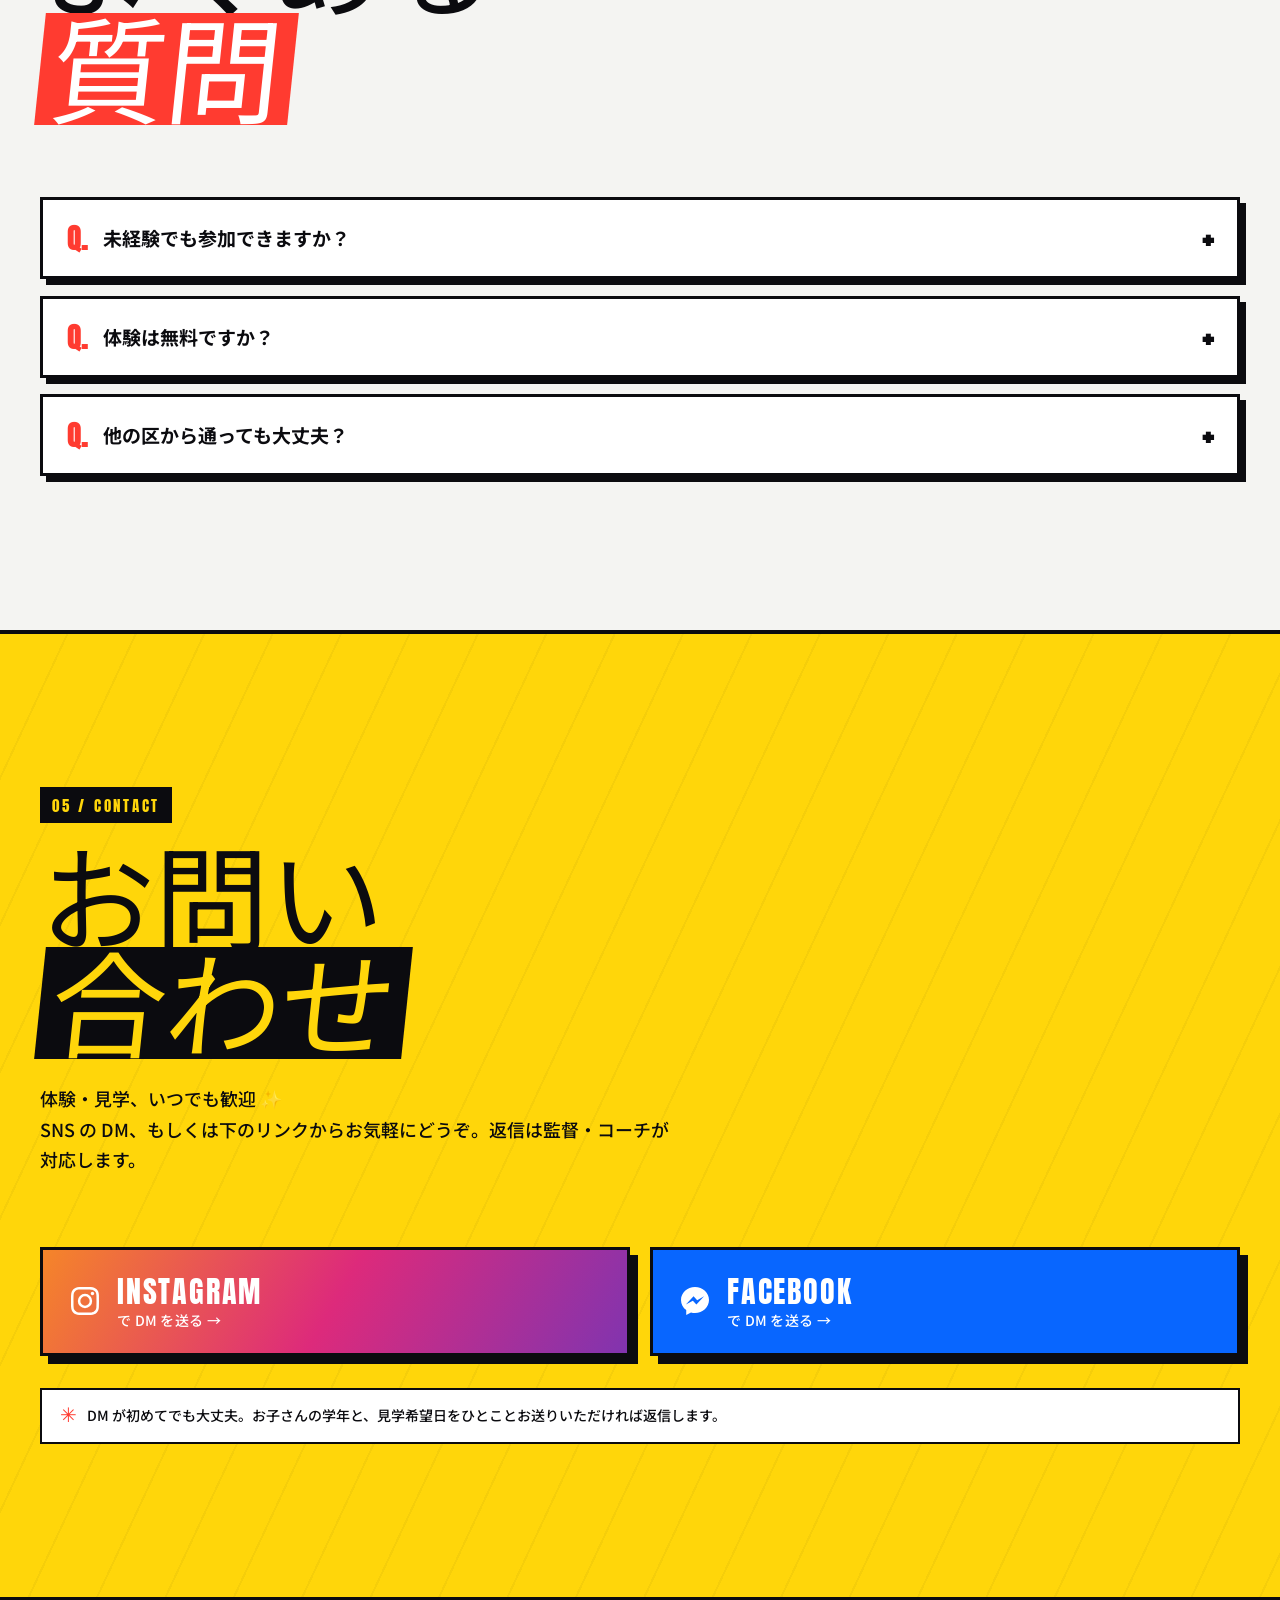
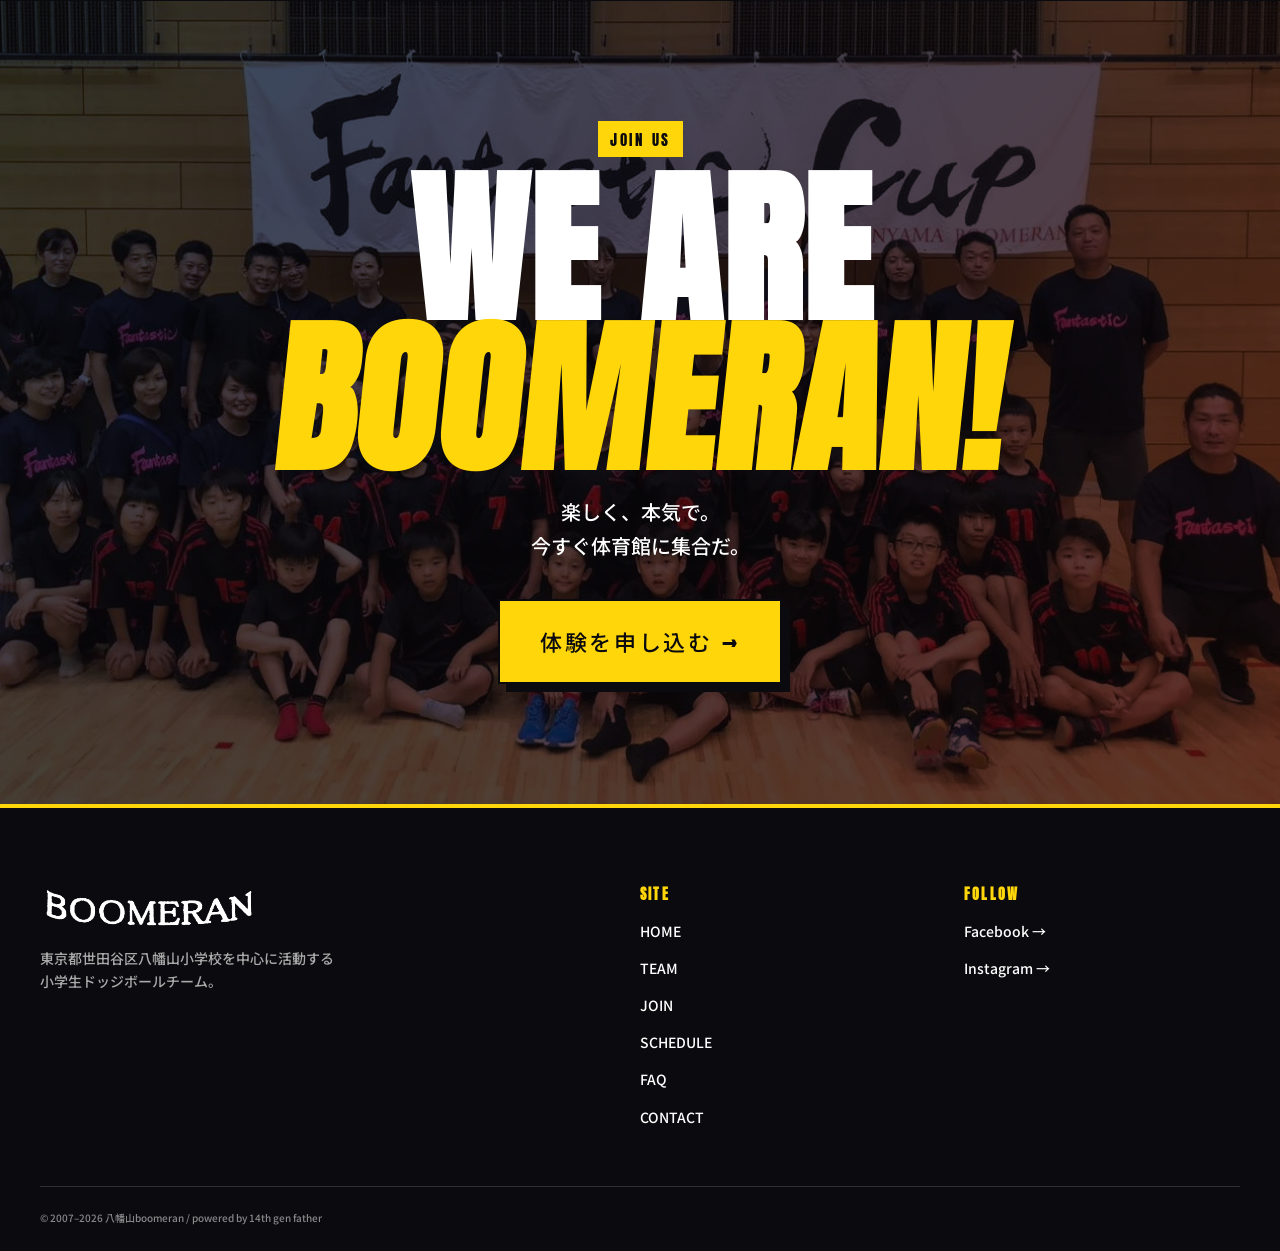
==== commit 0fd27baa: "Hero 動画: iPhone autoplay 修正 + poster チラ見え抑制 - <source> を HTML に直書き (iOS の autoplay 判定が HTML パース時に成立)" ====
--- a/index.html
+++ b/index.html
@@ -126,8 +126,8 @@
 					class="hero-video"
 					id="hero-video"
 					autoplay loop muted playsinline
-					preload="metadata"
-					poster="images/all.jpg">
+					preload="metadata">
+					<source src="images/movie2_sp.mp4" type="video/mp4">
 				</video>
 				<div class="hero-overlay"></div>
 				<div class="speed-lines" aria-hidden="true"></div>
